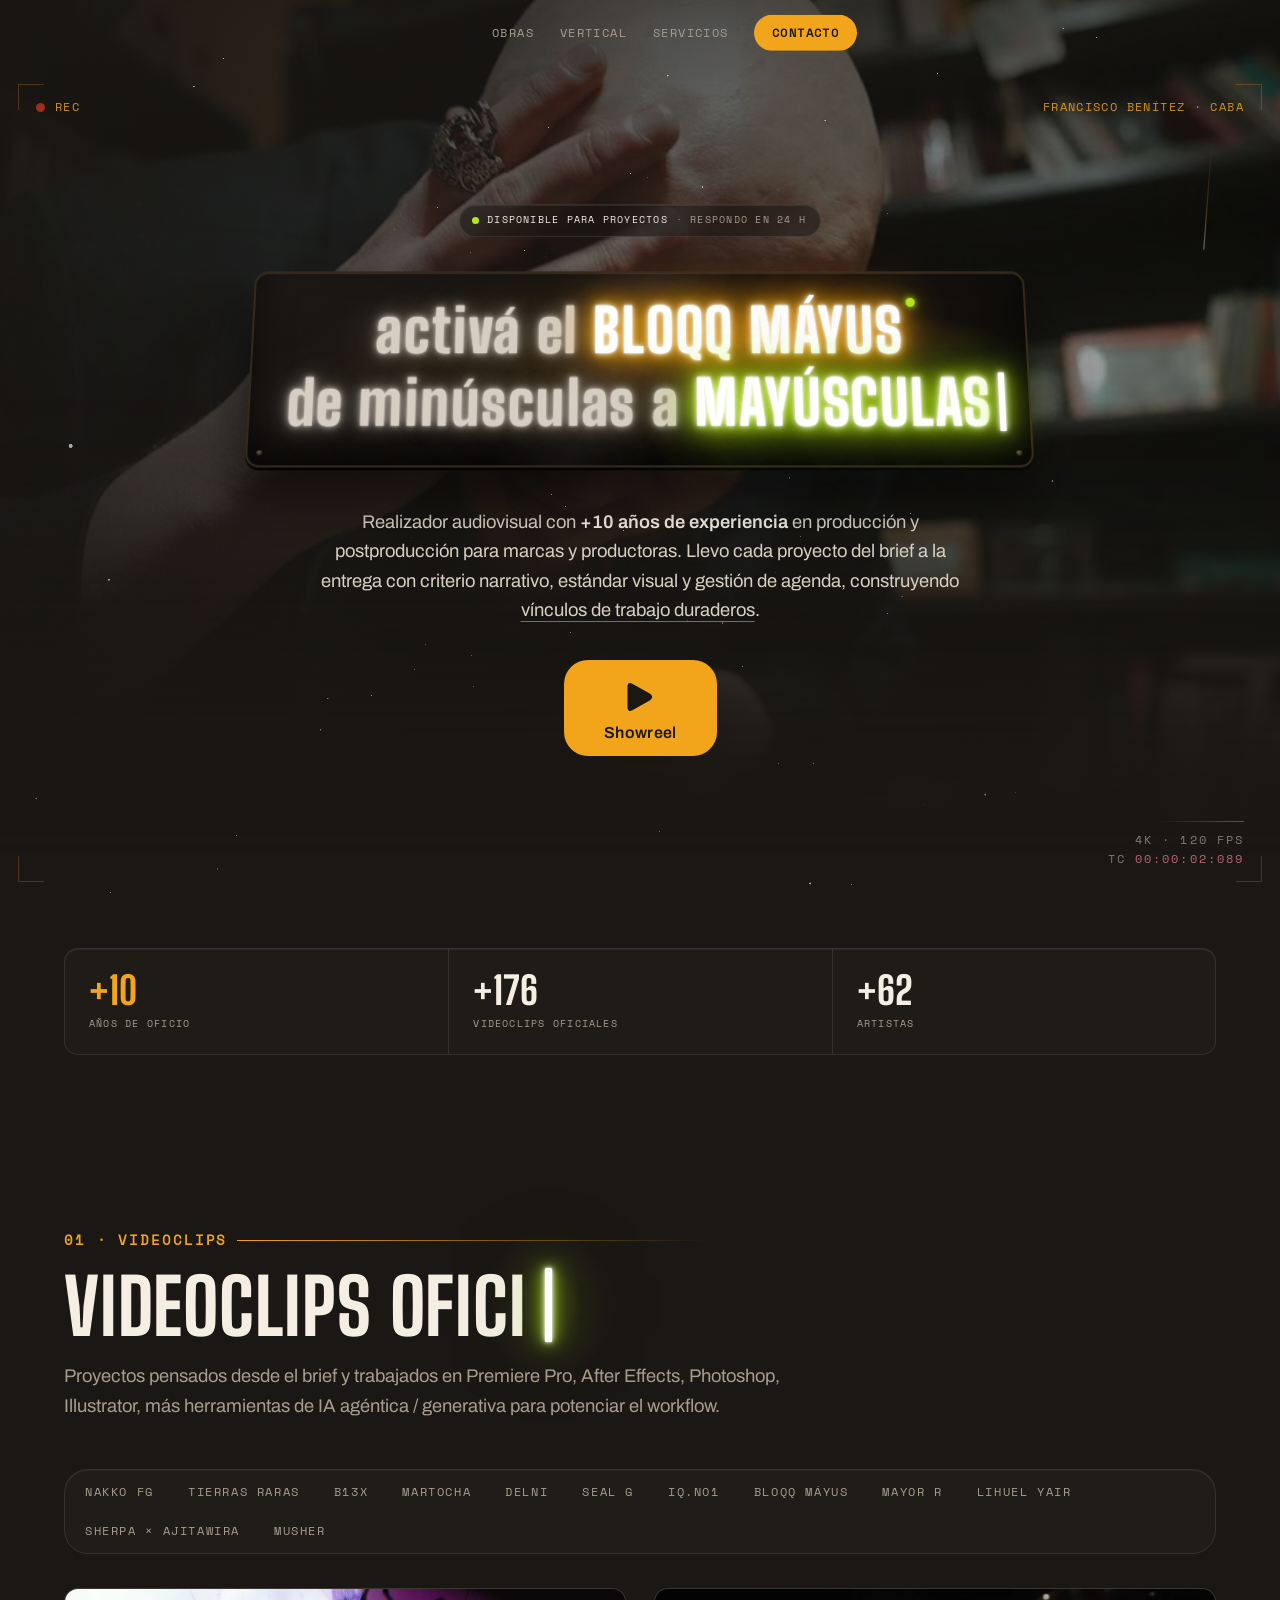
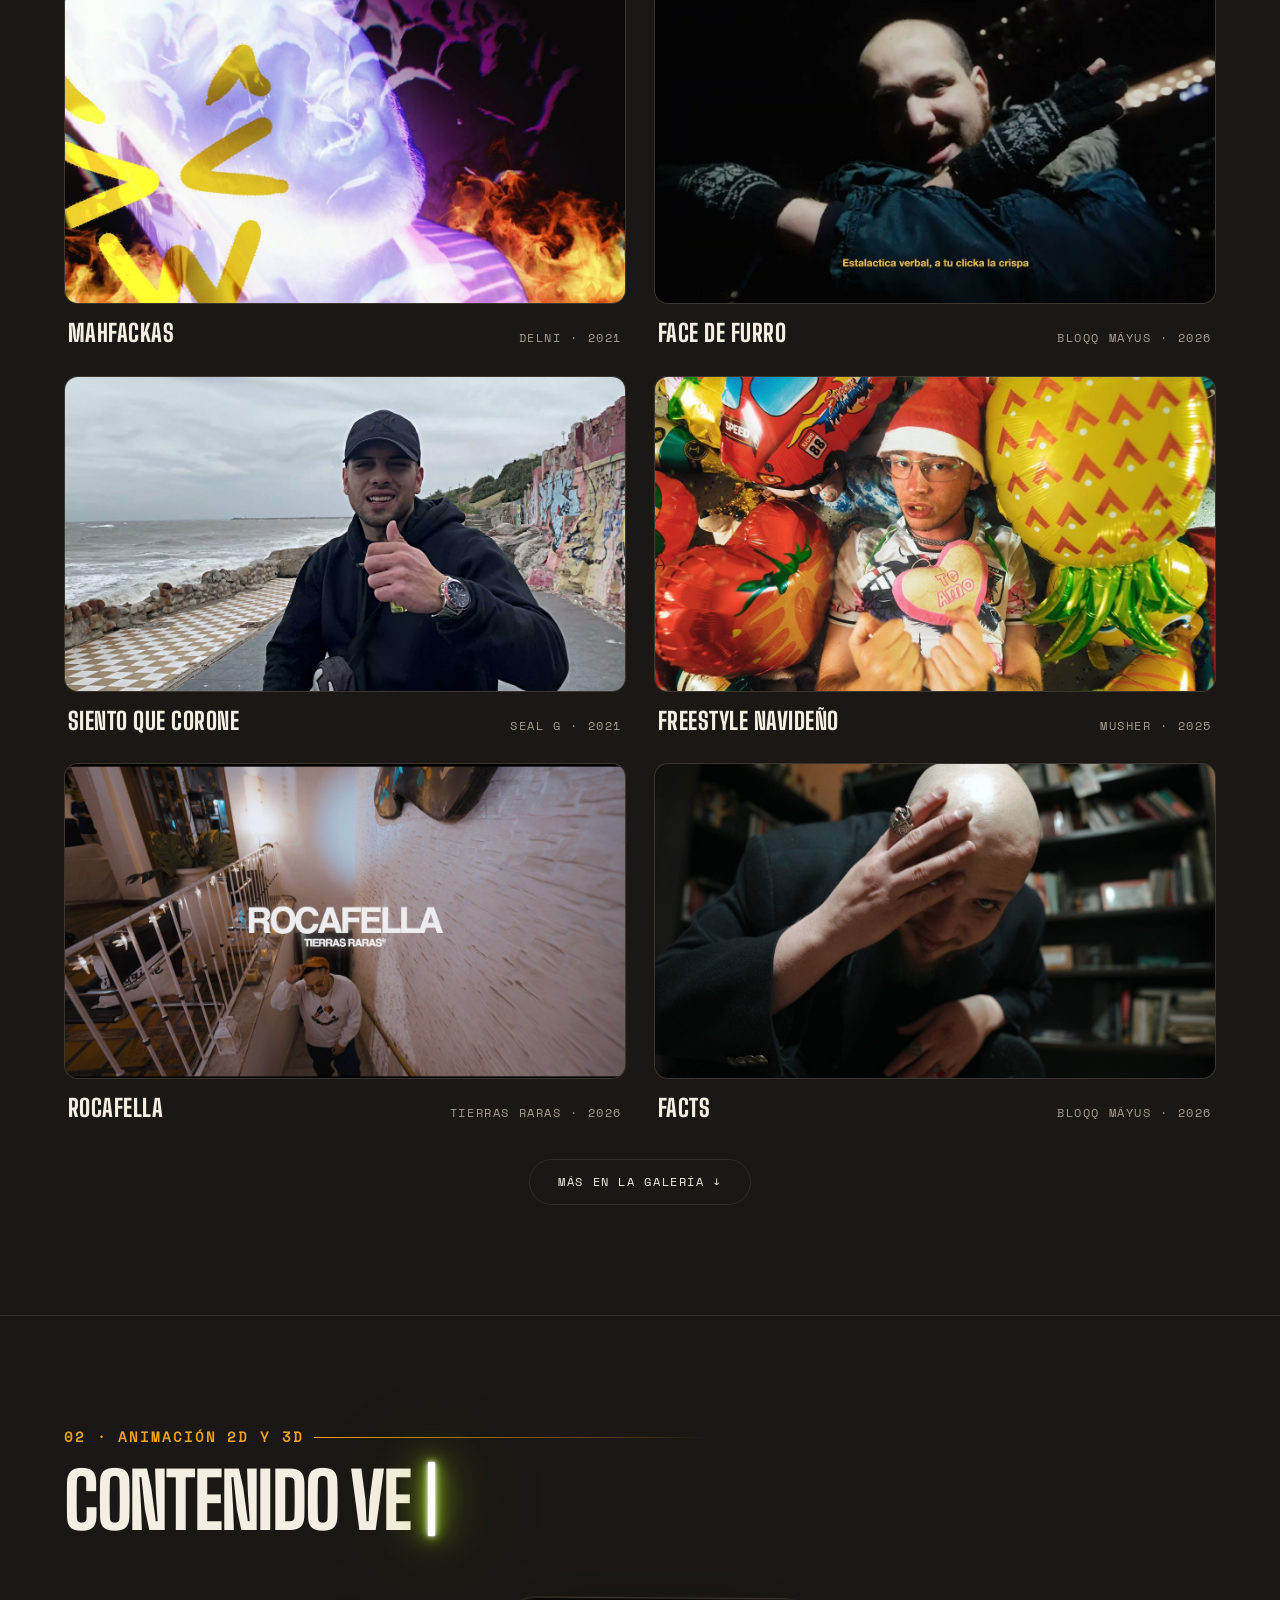
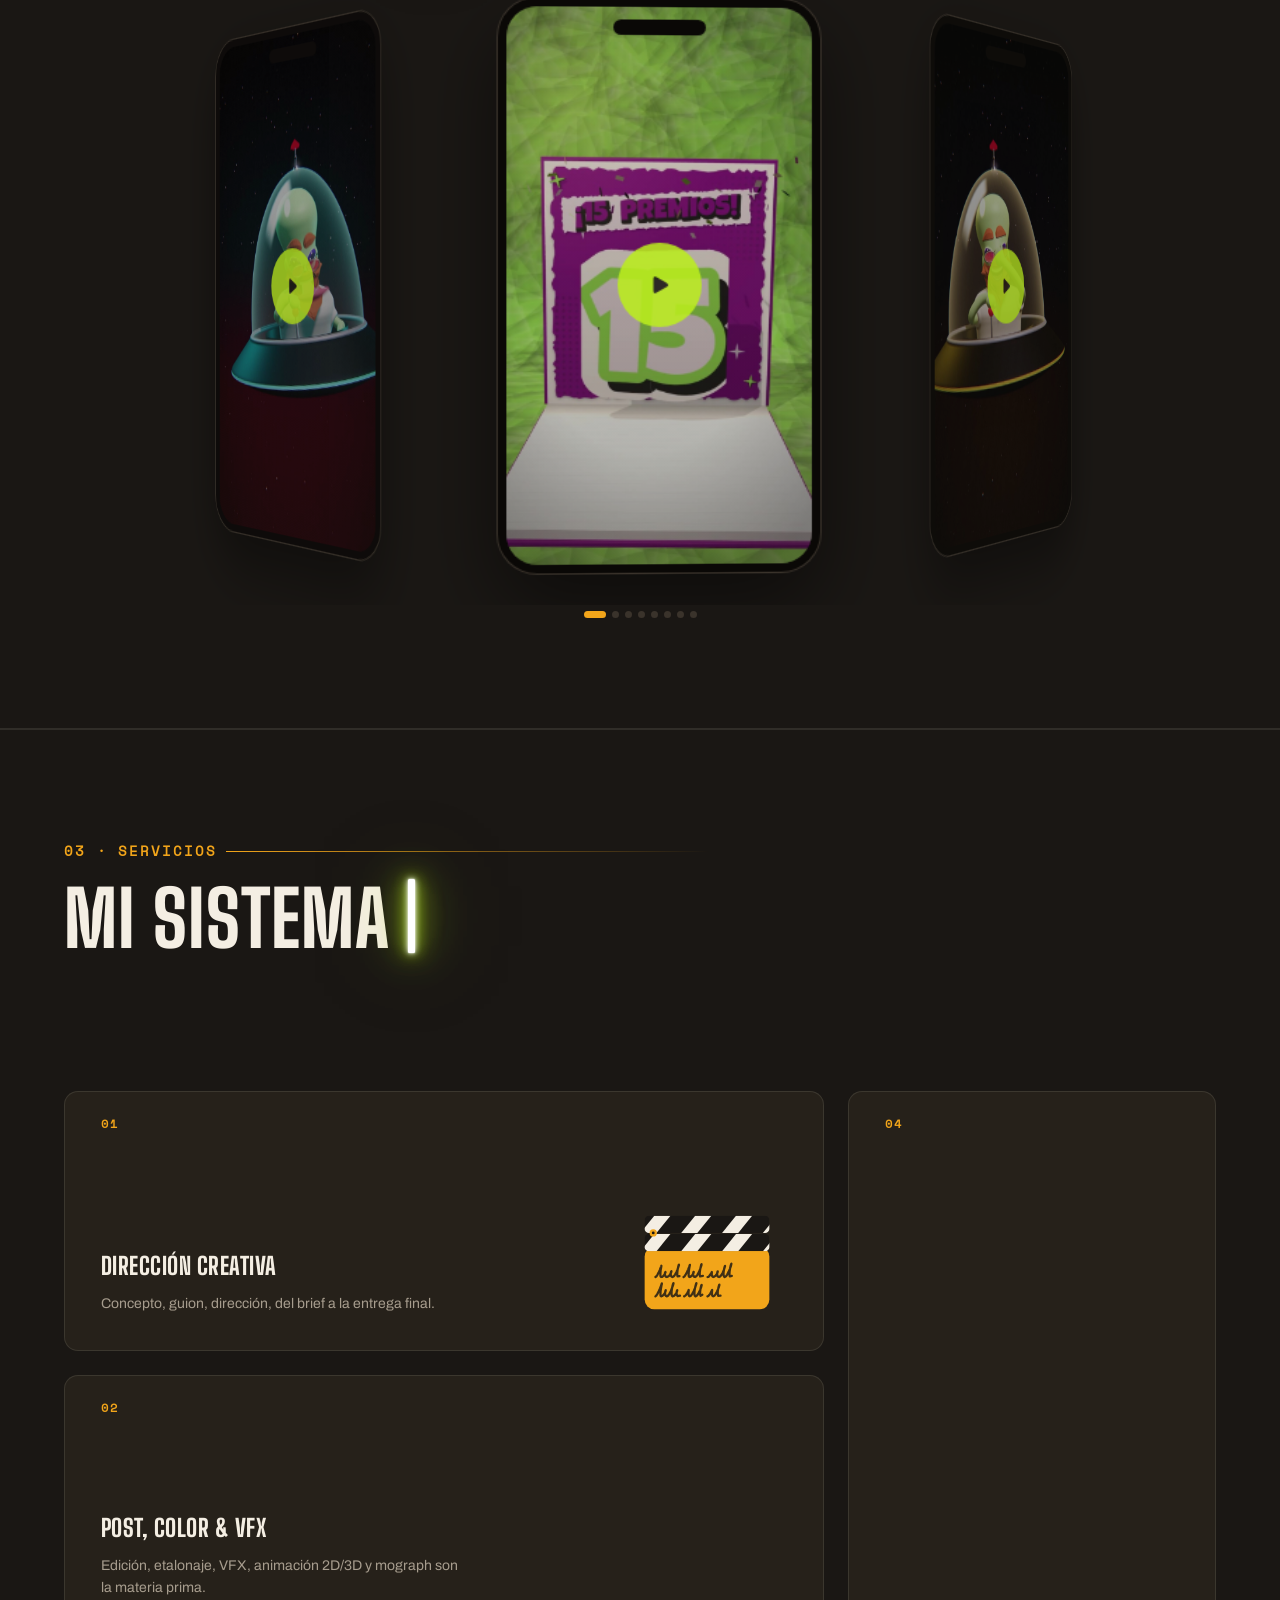
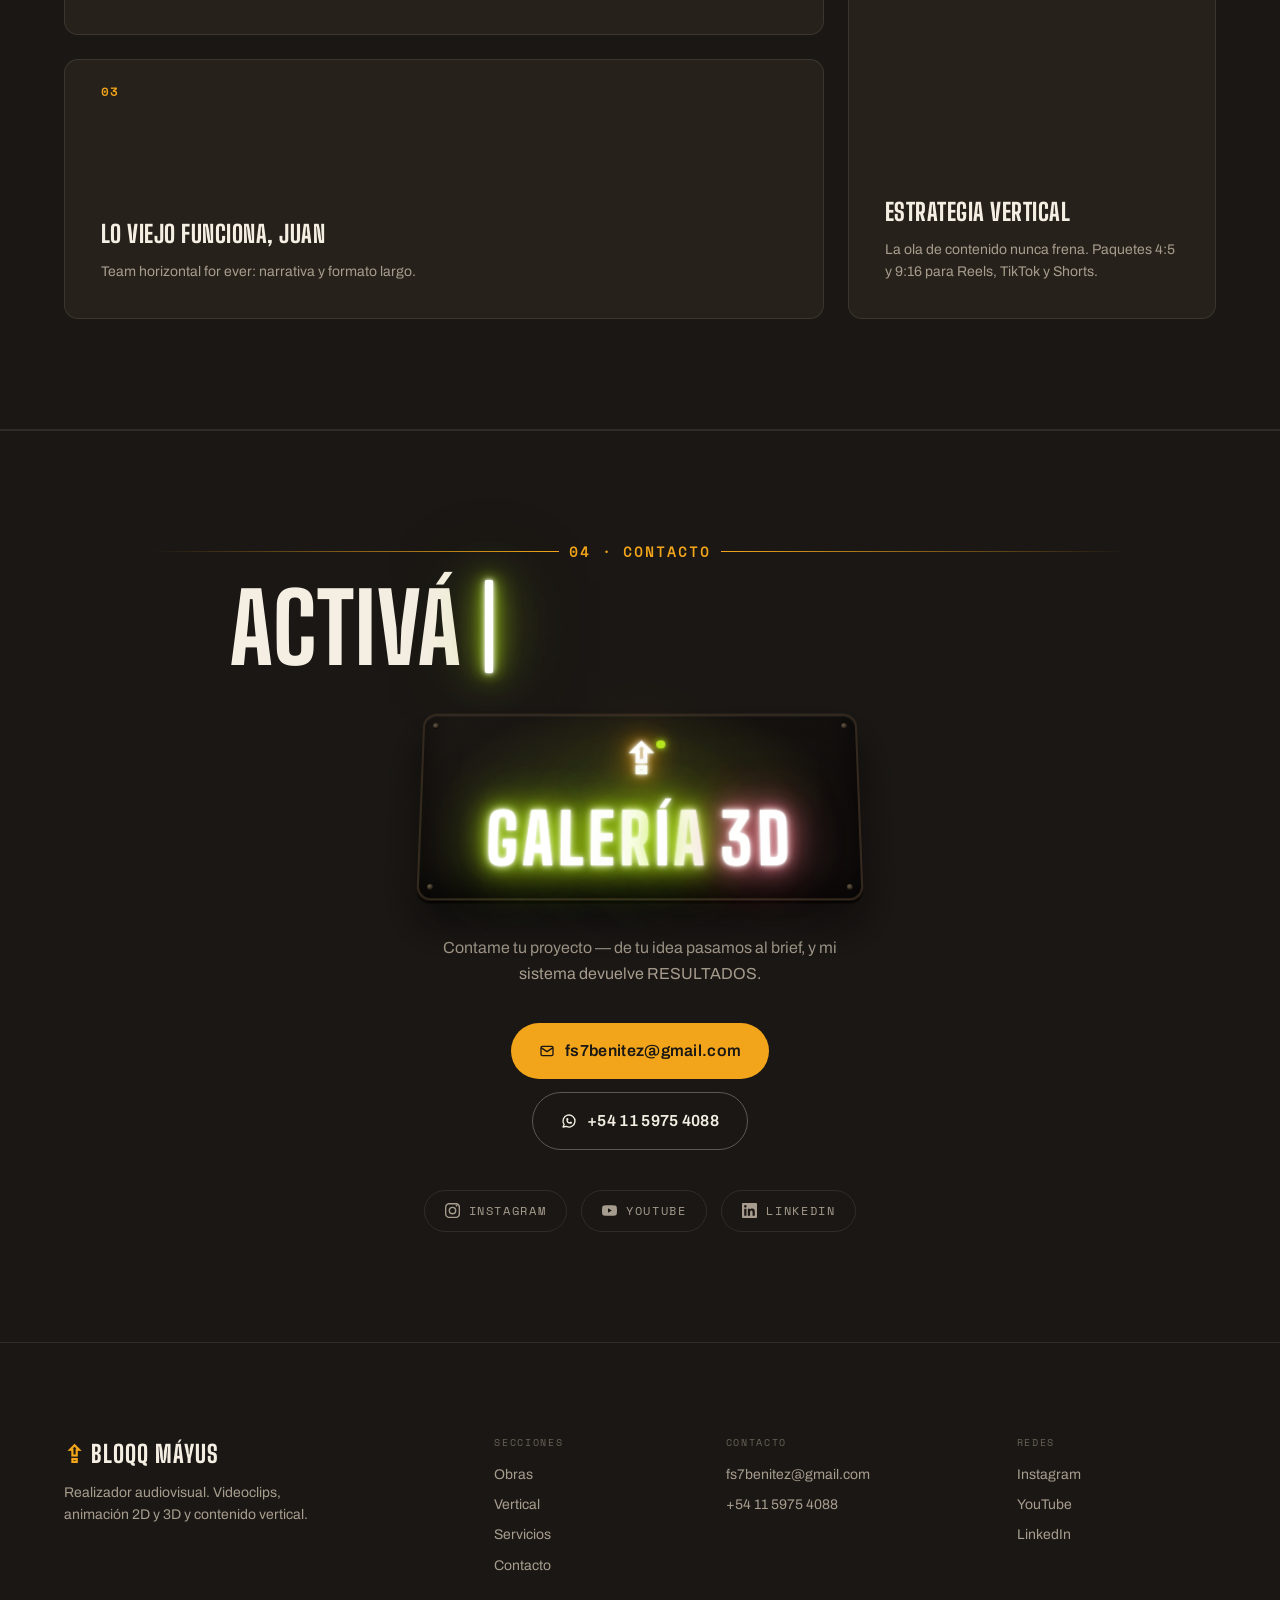
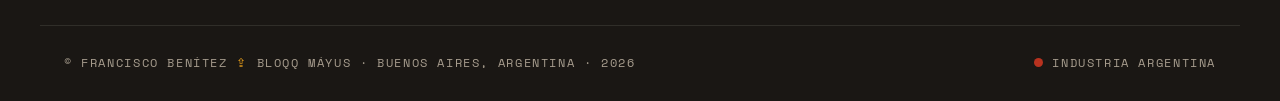
==== index.html @ 308c8b38 "Botón de obras: «Más en la Galería ↓» Co-Authored-By: Claude Opus 5.5 <noreply@anthropic.com>" ====
<!DOCTYPE html>
<html lang="es">
<head>
<meta charset="UTF-8">
<meta http-equiv="Content-Security-Policy" content="default-src 'self'; script-src 'self' 'unsafe-inline'; style-src 'self' 'unsafe-inline'; img-src 'self' data: blob: https://i.ytimg.com https://bloqqmayus.github.io; media-src 'self' blob: https://bloqqmayus.github.io; font-src 'self'; frame-src 'self' https://www.youtube-nocookie.com https://player.vimeo.com; connect-src 'self' https://api.github.com; object-src 'none'; base-uri 'self'; form-action 'none'">
<meta name="referrer" content="strict-origin-when-cross-origin">
<meta name="viewport" content="width=device-width, initial-scale=1.0">
<title>Francisco Benítez — BLOQQ MÁYUS · Filmmaker &amp; Contenido Vertical</title>
<meta name="description" content="Francisco Benítez, alias BLOQQ MÁYUS: director creativo, rapero y filmmaker argentino. Guión, montaje, edición, VFX, motion graphics y contenido vertical. CABA, Buenos Aires.">
<link rel="canonical" href="https://bloqqmayus.github.io/">
<meta name="theme-color" content="#1A1714">
<meta property="og:type" content="website">
<meta property="og:url" content="https://bloqqmayus.github.io/">
<meta property="og:title" content="Francisco Benítez — BLOQQ MÁYUS · Filmmaker &amp; Contenido Vertical">
<meta property="og:description" content="Director creativo, rapero y filmmaker: guión, montaje, edición, VFX y motion graphics. De tu idea, al RESULTADO. Buenos Aires, Argentina.">
<meta property="og:image" content="https://bloqqmayus.github.io/assets/hero/og-anterior.jpg">
<meta property="og:image:width" content="1200">
<meta property="og:image:height" content="630">
<meta property="og:image:alt" content="Francisco Benítez (BLOQQ MÁYUS) mirando a cámara a través de sus dedos">
<meta property="og:site_name" content="BLOQQ MÁYUS">
<meta property="og:locale" content="es_AR">
<meta name="twitter:card" content="summary_large_image">
<meta name="twitter:title" content="Francisco Benítez — BLOQQ MÁYUS · Filmmaker">
<meta name="twitter:description" content="Director creativo, rapero y filmmaker: guión, montaje, edición, VFX y motion graphics. De tu idea, al RESULTADO.">
<meta name="twitter:image" content="https://bloqqmayus.github.io/assets/hero/og-anterior.jpg">
<!-- Datos estructurados para buscadores e IAs (schema.org). Si cambian email, teléfono o redes en
     content/site.js, actualizarlos también acá: Google lee esto sin ejecutar JS. -->
<script type="application/ld+json">
{
  "@context": "https://schema.org",
  "@type": "Person",
  "@id": "https://bloqqmayus.github.io/#persona",
  "name": "Francisco Benítez",
  "alternateName": ["BLOQQ MÁYUS", "Bloqq Máyus"],
  "url": "https://bloqqmayus.github.io/",
  "image": "https://bloqqmayus.github.io/assets/hero/og-anterior.jpg",
  "jobTitle": "Director creativo y filmmaker",
  "description": "Director creativo, rapero y filmmaker argentino: guion, montaje, edición, VFX, motion graphics y contenido vertical.",
  "knowsAbout": ["Dirección de videoclips", "Edición de video", "Color", "VFX", "Motion graphics", "Animación 2D/3D", "Contenido vertical"],
  "email": "mailto:fs7benitez@gmail.com",
  "telephone": "+54 11 5975 4088",
  "address": { "@type": "PostalAddress", "addressLocality": "Ciudad Autónoma de Buenos Aires", "addressCountry": "AR" },
  "sameAs": [
    "https://instagram.com/bloqqmayus",
    "https://youtube.com/@bloqqmayus",
    "https://www.linkedin.com/in/franciscosben%C3%ADtez/"
  ]
}
</script>
<link rel="preload" href="assets/fonts/big-shoulders-display-latin-800-normal.woff2" as="font" type="font/woff2" crossorigin>
<link rel="preload" href="assets/fonts/archivo-latin-400-normal.woff2" as="font" type="font/woff2" crossorigin>
<link rel="preload" href="assets/fonts/space-mono-latin-400-normal.woff2" as="font" type="font/woff2" crossorigin>
<link rel="icon" href="data:image/svg+xml,%3Csvg xmlns='http://www.w3.org/2000/svg' viewBox='0 0 32 32'%3E%3Crect width='32' height='32' rx='7' fill='%231A1714'/%3E%3Ctext x='16' y='23' font-size='19' font-family='Helvetica,Arial' font-weight='bold' text-anchor='middle' fill='%23F2A51A'%3E%E2%87%AA%3C/text%3E%3Ccircle cx='26' cy='6' r='3' fill='%23B5E61D'/%3E%3C/svg%3E">
<link rel="stylesheet" href="css/tokens.css">
<link rel="stylesheet" href="css/base.css">
<link rel="stylesheet" href="css/nav.css">
<link rel="stylesheet" href="css/hero.css">
<link rel="stylesheet" href="css/proof.css">
<link rel="stylesheet" href="css/work.css">
<link rel="stylesheet" href="css/vertical.css">
<link rel="stylesheet" href="css/services.css">
<link rel="stylesheet" href="css/contact.css">
<link rel="stylesheet" href="css/titles.css">
<link rel="stylesheet" href="css/work-cards.css">
<link rel="stylesheet" href="css/footer.css">
<link rel="stylesheet" href="css/overlays.css">
<link rel="stylesheet" href="css/reveal.css">
</head>
<body class="no-tips">
<canvas id="starfield" aria-hidden="true"></canvas>
<canvas id="starfieldTop" aria-hidden="true"></canvas>

<a class="skip" href="#trabajo">Saltar al contenido</a>

<nav id="nav">
  <div class="nav-in">
    <div class="nav-links" id="navLinks">
      <div class="nl-l">
        <a href="#trabajo">Obras</a>
        <a href="#vertical">Vertical</a>
      </div>
      <div class="nl-mid" id="navMid">
        <a class="logo" href="#top" aria-label="Volver arriba"><span class="key">⇪</span></a>
      </div>
      <div class="nl-r">
        <a href="#servicios">Servicios</a>
        <a href="#contacto" class="cta">Contacto</a>
      </div>
    </div>
  </div>
</nav>

<header class="hero" id="top">
  <!-- ══════════ MEDIO DEL HEADER (imagen o video) ══════════════════════════
       Cambiarlo es UNA línea: el src de acá abajo. Atajo:  ./cambiar-hero.sh
       que actualiza esto Y la miniatura de WhatsApp/redes al mismo tiempo.
         · volver a la anterior:  assets/hero/anterior.jpg
         · imagen nueva:          copiá el archivo a assets/hero/ y usá su nombre
         · video:                 descomentá el <video> de abajo y borrá el <img>
       El zoom suave en loop lo pone la CSS (.hero-img img/video), no el archivo.
       ⚠️ REGLA: si cambia el medio del header, cambia también og:image y
       twitter:image del <head> — es la vista previa al compartir el link.
       ═══════════════════════════════════════════════════════════════════════ -->
  <div class="hero-img">
    <picture><source srcset="assets/hero/anterior.avif" type="image/avif"><source srcset="assets/hero/anterior.webp" type="image/webp"><img src="assets/hero/anterior.jpg" width="1280" height="720" alt="Francisco Benítez mirando a cámara a través de sus dedos" fetchpriority="high" decoding="async"></picture>
    <!-- <video src="assets/hero/clip.mp4" poster="assets/hero/bloqq-bg.jpg" autoplay muted loop playsinline></video> -->
  </div>
  <div class="cam" aria-hidden="true"><span class="cam-c tl"></span><span class="cam-c tr"></span><span class="cam-c bl"></span><span class="cam-c br"></span></div>
  <div class="rec"><span class="rec-l"><i></i> REC</span><span class="rec-r">FRANCISCO BENÍTEZ · CABA</span></div>
  <div class="hero-in">
    <a class="avail" href="#contacto"><i aria-hidden="true"></i>Disponible para proyectos <span>· respondo en 24 h</span></a>
    <h1 class="hero-neon" id="heroNeon">
      <span class="hn-box">
        <span class="hn-screw bl"></span><span class="hn-screw br"></span>
        <span class="hn-row"><span class="hn-low">activá el</span> <span class="hn-tube hn-amber">BLOQQ MÁYUS</span></span>
        <span class="hn-row"><span class="hn-low">de minúsculas a</span> <span class="hn-tube hn-acid">MAYÚSCULAS</span></span>
      </span>
    </h1>
    <p class="hero-sub">Realizador audiovisual con <b>+10 años de experiencia</b> en producción y postproducción para marcas y productoras.<span class="ht-long"> Llevo cada proyecto del brief a la entrega con criterio narrativo, estándar visual y gestión de agenda, construyendo <span class="hs-u">vínculos de trabajo duraderos</span>.</span><span class="ht-short"> Del brief a la entrega, con criterio narrativo y gestión de agenda.</span></p>
    <div class="hero-cta">
      <button class="btn" id="showreelBtn">
        <svg viewBox="5.86 2.28 15.28 19.45" fill="currentColor" aria-hidden="true"><path transform="translate(13.5 12) scale(1.167) translate(-13.5 -12)" d="M8 7.7Q8 5 10.354 6.319L17.186 10.144Q20.5 12 17.186 13.856L10.354 17.681Q8 19 8 16.3Z"/></svg>
        <span>Showreel</span>
      </button>
    </div>
  </div>
  <div class="hero-meta">4K · 120 FPS<br>TC <b id="tc">00:00:00:00</b></div>
  <div class="scroll-cue tip" id="scrollCue" aria-hidden="true"><span>Deslizá</span><i></i></div>
</header>

<main>
  <!-- ============ PRUEBA SOCIAL · cifras + artistas (se completan solos desde content/site.js) ============ -->
  <section class="proof" id="proof" aria-label="El laburo en números">
    <div class="wrap">
      <!-- videoclips y artistas = lo cargado en content/site.js + una base fija (data-base): trabajos que no están subidos -->
      <dl class="stats">
        <div class="stat reveal"><dt>años de oficio</dt><dd data-count="10" data-prefix="+">+10</dd></div>
        <div class="stat reveal"><dt>videoclips oficiales</dt><dd data-count-from="films" data-base="150" data-prefix="+">+176</dd></div>
        <div class="stat reveal"><dt>artistas</dt><dd data-count-from="artists" data-base="50" data-prefix="+">+62</dd></div>
      </dl>
    </div>
  </section>

  <!-- ============ 01 · TRABAJO · VIDEOCLIPS ============ -->
  <section id="trabajo">
    <div class="wrap">
      <div class="sec-head reveal">
        <div class="kicker"><b>01 ·</b> Videoclips</div>
        <h2>Videoclips oficiales</h2>
        <p class="sec-desc">Proyectos pensados desde el brief y trabajados en Premiere Pro, After Effects, Photoshop, Illustrator, más herramientas de IA agéntica / generativa para potenciar el workflow.</p>
      </div>
      <div class="filters reveal" id="filters"></div>
      <div class="work-grid" id="workGrid"></div>
      <div class="work-more" id="workMore"><button type="button" id="moreBtn" aria-label="Ir a Contacto y abrir la Galería 3D">Más en la Galería ↓</button></div>
    </div>
  </section>

  <!-- ============ 02 · 3D · HDP ANDO BAIRES + CHECHA RIFA ============ -->
  <section id="vertical" class="vertical">
    <div class="wrap">
      <div class="sec-head reveal" style="margin-bottom:26px">
        <div class="kicker"><b>02 ·</b> Animación 2D y 3D</div>
        <h2 class="h-big">Contenido vertical</h2>
      </div>
    </div>
    <div class="wheel-wrap reveal">
      <div class="wheel-stage" id="wheelStage">
        <div class="wheel-rotor" id="wheelRotor"></div>
      </div>
    </div>
    <div class="wrap wheel-foot">
      <div class="wheel-dots" id="wheelDots" aria-label="Elegir pieza de la rueda"></div>
      <span class="wheel-hint tip">click en una preview = ver con sonido</span>
    </div>
  </section>

  <!-- ============ 04 · HANGAR · SERVICIOS ============ -->
  <section id="servicios" class="servicios">
    <div class="wrap">
      <div class="sec-head reveal">
        <div class="kicker"><b>03 ·</b> Servicios</div>
        <h2>Mi sistema,<br>tus resultados. <span class="h2-hint tip">(Clickeá una)</span></h2>
      </div>
      <div class="serv-grid">
        <button type="button" class="serv reveal" data-lt="direccion">
          <span class="serv-no">01</span>
          <span class="serv-ico"><svg class="ic ic-clap" viewBox="0 0 160 120" aria-hidden="true"><defs><clipPath id="svClA"><rect x="22" y="23" width="116" height="16" rx="4"/></clipPath><clipPath id="svClB"><rect x="22" y="40" width="116" height="16" rx="4"/></clipPath></defs><g class="cl"><g class="cl-body"><rect x="22" y="52" width="116" height="58" rx="9" fill="#F2A51A"/><g fill="none" stroke="#1A1714" stroke-width="2.1" stroke-linecap="round" stroke-linejoin="round" opacity=".82"><path d="M32.0 80.0 L32.8 79.5 L33.9 78.0 L35.0 75.9 L36.0 73.6 L36.8 71.5 L37.4 70.1 L37.6 69.5 L37.5 70.1 L37.3 71.5 L36.9 73.6 L36.7 75.9 L36.6 78.0 L36.8 79.5 L37.3 80.0 L38.3 79.8 L39.2 79.1 L40.1 78.2 L40.8 77.1 L41.2 76.2 L41.4 75.6 L41.3 75.3 L41.1 75.6 L40.9 76.2 L40.8 77.1 L40.9 78.2 L41.3 79.1 L41.9 79.8 L42.7 80.0 L43.6 79.7 L44.6 79.0 L45.5 77.9 L46.3 76.7 L46.7 75.6 L46.9 74.9 L46.9 74.6 L46.7 74.9 L46.4 75.6 L46.3 76.7 L46.3 77.9 L46.6 79.0 L47.2 79.7 L48.0 80.0 L49.1 79.4 L50.3 77.8 L51.5 75.5 L52.6 73.0 L53.4 70.6 L53.9 69.0 L53.9 68.5 L53.6 69.0 L53.2 70.6 L52.7 73.0 L52.4 75.5 L52.3 77.8 L52.6 79.4 L54.4 79.1"/><path d="M58.2 80.0 L59.1 79.4 L60.1 77.9 L61.3 75.6 L62.4 73.1 L63.3 70.8 L63.8 69.3 L64.1 68.7 L64.0 69.3 L63.7 70.8 L63.3 73.1 L63.0 75.6 L62.9 77.9 L63.1 79.4 L63.6 80.0 L64.5 79.8 L65.5 79.1 L66.4 78.1 L67.1 77.1 L67.5 76.1 L67.7 75.4 L67.6 75.2 L67.4 75.4 L67.2 76.1 L67.1 77.1 L67.2 78.1 L67.5 79.1 L68.1 79.8 L68.9 80.0 L70.0 79.4 L71.2 77.8 L72.5 75.4 L73.6 72.7 L74.4 70.4 L74.9 68.7 L74.9 68.1 L74.6 68.7 L74.2 70.4 L73.7 72.7 L73.3 75.4 L73.2 77.8 L73.6 79.4 L76.2 78.9"/><path d="M80.5 80.0 L81.3 79.8 L82.1 79.1 L82.8 78.2 L83.5 77.2 L84.0 76.3 L84.3 75.6 L84.5 75.4 L84.5 75.6 L84.5 76.3 L84.4 77.2 L84.5 78.2 L84.8 79.1 L85.2 79.8 L85.8 80.0 L86.8 79.7 L87.8 79.0 L88.7 78.0 L89.4 76.8 L89.8 75.8 L90.0 75.0 L90.0 74.8 L89.8 75.0 L89.6 75.8 L89.4 76.8 L89.5 78.0 L89.8 79.0 L90.4 79.7 L91.2 80.0 L92.2 79.5 L93.4 78.1 L94.6 76.0 L95.6 73.7 L96.3 71.6 L96.7 70.2 L96.8 69.6 L96.5 70.2 L96.1 71.6 L95.7 73.7 L95.4 76.0 L95.4 78.1 L95.8 79.5 L96.5 80.0 L97.6 79.4 L98.8 77.7 L100.1 75.2 L101.3 72.4 L102.2 69.9 L102.6 68.2 L102.7 67.6 L102.4 68.2 L101.9 69.9 L101.4 72.4 L101.0 75.2 L100.9 77.7 L101.2 79.4 L103.1 78.9"/><path d="M32.0 98.0 L32.8 97.4 L33.9 95.7 L35.1 93.3 L36.3 90.6 L37.2 88.2 L37.8 86.5 L38.0 85.9 L38.0 86.5 L37.6 88.2 L37.2 90.6 L36.8 93.3 L36.7 95.7 L36.8 97.4 L37.3 98.0 L38.3 97.7 L39.3 96.9 L40.2 95.8 L41.0 94.5 L41.4 93.4 L41.6 92.6 L41.6 92.3 L41.4 92.6 L41.2 93.4 L41.0 94.5 L41.0 95.8 L41.3 96.9 L41.9 97.7 L42.7 98.0 L43.7 97.4 L45.0 95.7 L46.3 93.2 L47.4 90.4 L48.3 88.0 L48.8 86.2 L48.8 85.6 L48.5 86.2 L48.0 88.0 L47.5 90.4 L47.1 93.2 L47.0 95.7 L47.3 97.4 L48.0 98.0 L49.0 97.7 L50.0 96.9 L50.9 95.8 L51.7 94.5 L52.1 93.3 L52.3 92.5 L52.3 92.2 L52.1 92.5 L51.9 93.3 L51.7 94.5 L51.7 95.8 L52.0 96.9 L52.6 97.7 L54.9 97.3"/><path d="M58.7 98.0 L59.4 97.7 L60.3 96.9 L61.1 95.7 L61.9 94.4 L62.5 93.2 L62.8 92.3 L63.0 92.0 L63.0 92.3 L62.9 93.2 L62.8 94.4 L62.8 95.7 L63.0 96.9 L63.4 97.7 L64.0 98.0 L65.1 97.4 L66.3 95.7 L67.6 93.2 L68.8 90.4 L69.6 87.9 L70.1 86.2 L70.1 85.6 L69.9 86.2 L69.4 87.9 L68.8 90.4 L68.4 93.2 L68.3 95.7 L68.6 97.4 L69.3 98.0 L70.4 97.5 L71.6 96.0 L72.8 93.8 L73.8 91.5 L74.6 89.3 L75.0 87.8 L75.0 87.3 L74.7 87.8 L74.3 89.3 L73.9 91.5 L73.6 93.8 L73.6 96.0 L74.0 97.5 L75.7 96.5"/><path d="M80.4 98.0 L81.2 97.7 L82.0 96.9 L82.9 95.7 L83.7 94.3 L84.2 93.1 L84.6 92.3 L84.8 92.0 L84.8 92.3 L84.7 93.1 L84.6 94.3 L84.6 95.7 L84.8 96.9 L85.2 97.7 L85.8 98.0 L86.8 97.5 L88.0 95.9 L89.2 93.7 L90.3 91.3 L91.1 89.1 L91.5 87.6 L91.5 87.0 L91.2 87.6 L90.8 89.1 L90.3 91.3 L90.0 93.7 L90.0 95.9 L90.4 97.5 L92.6 97.4"/></g><g clip-path="url(#svClB)"><rect x="22" y="40" width="116" height="16" fill="#1A1714"/><path d="M18 56L31 40H46L33 56Z" fill="#F4EEE3"/><path d="M56 56L69 40H84L71 56Z" fill="#F4EEE3"/><path d="M94 56L107 40H122L109 56Z" fill="#F4EEE3"/><path d="M132 56L145 40H160L147 56Z" fill="#F4EEE3"/></g><g class="cl-arm"><g clip-path="url(#svClA)"><rect x="22" y="23" width="116" height="16" fill="#1A1714"/><path d="M18 39L31 23H46L33 39Z" fill="#F4EEE3"/><path d="M56 39L69 23H84L71 39Z" fill="#F4EEE3"/><path d="M94 39L107 23H122L109 39Z" fill="#F4EEE3"/><path d="M132 39L145 23H160L147 39Z" fill="#F4EEE3"/></g><circle cx="30" cy="39" r="3.4" fill="#F2A51A"/><circle cx="30" cy="39" r="1.3" fill="#1A1714"/></g></g></g></svg></span>
          <h3>Dirección creativa</h3>
          <p>Concepto, guion, dirección, del brief a la entrega final.</p>
        </button>
        <button type="button" class="serv reveal" data-lt="post">
          <span class="serv-no">02</span>
          <span class="serv-ico"><svg class="ic ic-tl" viewBox="0 0 160 120" aria-hidden="true"><g class="tl-st"><rect x="12" y="16" width="136" height="90" rx="12" fill="#38302A"/><path d="M12 28a12 12 0 0 1 12-12h112a12 12 0 0 1 12 12v10H12z" fill="#453B32"/><g fill="#F4EEE3"><circle cx="26" cy="27" r="2.6" opacity=".45"/><circle cx="35" cy="27" r="2.6" opacity=".45"/><circle cx="44" cy="27" r="2.6" opacity=".45"/><g opacity=".3"><rect x="64" y="23" width="2" height="8" rx="1"/><rect x="73" y="23" width="2" height="8" rx="1"/><rect x="82" y="23" width="2" height="8" rx="1"/><rect x="91" y="23" width="2" height="8" rx="1"/><rect x="100" y="23" width="2" height="8" rx="1"/><rect x="109" y="23" width="2" height="8" rx="1"/><rect x="118" y="23" width="2" height="8" rx="1"/><rect x="127" y="23" width="2" height="8" rx="1"/><rect x="136" y="23" width="2" height="8" rx="1"/></g></g><g fill="#1F1A14"><rect x="22" y="48" width="116" height="12" rx="6"/><rect x="22" y="64" width="116" height="12" rx="6"/><rect x="22" y="80" width="116" height="12" rx="6"/></g></g><rect class="tl-b" style="--d:.3s" x="22" y="48" width="40" height="12" rx="6" fill="#F2A51A"/><rect class="tl-b" style="--d:.42s" x="62" y="64" width="42" height="12" rx="6" fill="#F4EEE3"/><rect class="tl-b" style="--d:.54s" x="104" y="80" width="34" height="12" rx="6" fill="#F2A51A"/><g class="tl-ph"><rect x="-1.4" y="38" width="2.8" height="66" rx="1.4" fill="#B5E61D"/><path d="M-7 30h14v9l-7 7l-7-7z" fill="#B5E61D" stroke="#B5E61D" stroke-width="2" stroke-linejoin="round"/></g></svg></span>
          <h3>Post, Color &amp; VFX</h3>
          <p>Edición, etalonaje, VFX, animación 2D/3D y mograph son la materia prima.</p>
        </button>
        <button type="button" class="serv reveal" data-lt="viejo">
          <span class="serv-no">03</span>
          <span class="serv-ico"><svg class="ic ic-car" viewBox="0 0 250 120" role="img" aria-label="Torino"><defs><radialGradient id="svSmoke"><stop offset="0" stop-color="#B5E61D" stop-opacity=".9"/><stop offset="1" stop-color="#B5E61D" stop-opacity="0"/></radialGradient><clipPath id="svCarClip"><path d="M3 17H6.1A4.9 4.9 0 0 1 15.9 17H31.1A4.9 4.9 0 0 1 40.9 17H45.5V12.2Q45.5 10.9 44 10.7L36.4 10.1L32.4 5.7H22.6L17.8 11L4.8 11.7Q3 11.9 3 13.4Z"/></clipPath></defs><g transform="translate(0 12) scale(4)"><g class="car-smoke"><circle cx="46.6" cy="17.9" r="1.20" fill="url(#svSmoke)" style="--dx:6.0px;--dy:-3.4px;--s:2.2;--d:0.50s"/><circle cx="46.6" cy="17.9" r="1.35" fill="url(#svSmoke)" style="--dx:8.0px;--dy:-5.5px;--s:2.6;--d:0.75s"/><circle cx="46.6" cy="17.9" r="1.50" fill="url(#svSmoke)" style="--dx:10.5px;--dy:-3px;--s:2.4;--d:1.00s"/><circle cx="46.6" cy="17.9" r="1.20" fill="url(#svSmoke)" style="--dx:12.0px;--dy:-6.5px;--s:2.9;--d:1.25s"/><circle cx="46.6" cy="17.9" r="1.35" fill="url(#svSmoke)" style="--dx:14.0px;--dy:-4px;--s:2.7;--d:1.50s"/><circle cx="46.6" cy="17.9" r="1.50" fill="url(#svSmoke)" style="--dx:15.0px;--dy:-7px;--s:3.0;--d:1.75s"/><circle cx="46.6" cy="17.9" r="1.20" fill="url(#svSmoke)" style="--dx:7.5px;--dy:-4.4px;--s:2.2;--d:2.00s"/><circle cx="46.6" cy="17.9" r="1.35" fill="url(#svSmoke)" style="--dx:9.5px;--dy:-6.5px;--s:2.6;--d:2.25s"/><circle cx="46.6" cy="17.9" r="1.50" fill="url(#svSmoke)" style="--dx:12.0px;--dy:-4px;--s:2.4;--d:2.50s"/><circle cx="46.6" cy="17.9" r="1.20" fill="url(#svSmoke)" style="--dx:13.5px;--dy:-7.5px;--s:2.9;--d:2.75s"/><circle cx="46.6" cy="17.9" r="1.35" fill="url(#svSmoke)" style="--dx:15.5px;--dy:-5px;--s:2.7;--d:3.00s"/><circle cx="46.6" cy="17.9" r="1.50" fill="url(#svSmoke)" style="--dx:16.5px;--dy:-8px;--s:3.0;--d:3.25s"/></g><g class="car-run"><ellipse cx="24" cy="20.7" rx="22" ry="1.1" fill="#000" opacity=".28"/><g class="car-body"><path d="M3 17H6.1A4.9 4.9 0 0 1 15.9 17H31.1A4.9 4.9 0 0 1 40.9 17H45.5V12.2Q45.5 10.9 44 10.7L36.4 10.1L32.4 5.7H22.6L17.8 11L4.8 11.7Q3 11.9 3 13.4Z" fill="#92504A"/><g clip-path="url(#svCarClip)"><rect x="0" y="14" width="50" height="8" fill="#6F3A36"/><path d="M0 11.6L18 11L22.6 5.7H32.4L36.4 10.1L50 10.7V8H0Z" fill="#A8605A" opacity=".55"/></g><path d="M19.8 10.4L23.3 6.9H31.4L34.4 10.4Z" fill="#2A2220"/><path d="M21.6 10.1L24.5 7.4H27L23.8 10.1Z" fill="#F4EEE3" opacity=".25"/><path d="M27.4 6.9V10.4" stroke="#92504A" stroke-width=".9"/><rect x="5" y="13.5" width="39" height=".5" rx=".25" fill="#E9D9CF" opacity=".6"/><circle cx="4.9" cy="13" r="1.5" fill="#D8DCE0"/><circle cx="4.9" cy="13" r=".95" fill="#F4EEE3"/><rect x="1.6" y="15.3" width="4.8" height="1.5" rx=".7" fill="#DDE1E5"/><rect x="43.4" y="15.3" width="3.6" height="1.5" rx=".7" fill="#DDE1E5"/><rect x="44.5" y="12" width="1.1" height="2.2" rx=".5" fill="#B8321F"/></g><path d="M6.1 17A4.9 4.9 0 0 1 15.9 17Z" fill="#14110E"/><path d="M31.1 17A4.9 4.9 0 0 1 40.9 17Z" fill="#14110E"/><g class="wheel"><circle cx="11" cy="17" r="3.6" fill="#14110E"/><circle cx="11" cy="17" r="2.4" fill="#C9CED2"/><path d="M11 15.2V18.8M9.2 17H12.8" stroke="#7E858B" stroke-width=".45" stroke-linecap="round"/><circle cx="11" cy="17" r=".9" fill="#E4E8EB"/></g><g class="wheel"><circle cx="36" cy="17" r="3.6" fill="#14110E"/><circle cx="36" cy="17" r="2.4" fill="#C9CED2"/><path d="M36 15.2V18.8M34.2 17H37.8" stroke="#7E858B" stroke-width=".45" stroke-linecap="round"/><circle cx="36" cy="17" r=".9" fill="#E4E8EB"/></g></g></g></svg></span>
          <h3>Lo viejo funciona, Juan</h3>
          <p>Team horizontal for ever: narrativa y formato largo.</p>
        </button>
        <button type="button" class="serv reveal" data-lt="vertical">
          <span class="serv-no">04</span>
          <span class="serv-ico"><svg class="ic ic-ph" viewBox="0 0 160 120" aria-hidden="true"><g class="ph-l"><rect x="6" y="34" width="46" height="57.5" rx="8" fill="#F4EEE3"/><circle cx="29" cy="58" r="10" fill="#1A1714"/><path transform="translate(29 58) scale(1.05)" d="M-2.6 -4.4Q-2.6 -5.8 -1.2 -5L4.4 -1.2Q5.6 0 4.4 1.2L-1.2 5Q-2.6 5.8 -2.6 4.4Z" fill="#F4EEE3"/><rect x="13" y="79" width="32" height="4" rx="2" fill="#F2A51A" opacity=".35"/><rect x="13" y="79" width="18" height="4" rx="2" fill="#F2A51A"/></g><g class="ph-r"><rect x="108" y="34" width="46" height="57.5" rx="8" fill="#4A4036"/><circle cx="131" cy="58" r="10" fill="#F2A51A"/><path transform="translate(131 58) scale(1.05)" d="M-2.6 -4.4Q-2.6 -5.8 -1.2 -5L4.4 -1.2Q5.6 0 4.4 1.2L-1.2 5Q-2.6 5.8 -2.6 4.4Z" fill="#1A1714"/><rect x="115" y="79" width="32" height="4" rx="2" fill="#F4EEE3" opacity=".35"/><rect x="115" y="79" width="10" height="4" rx="2" fill="#F4EEE3"/></g><g class="ph-f"><rect x="51" y="8" width="58" height="104" rx="12" fill="#F2A51A"/><rect x="69" y="15" width="22" height="4.5" rx="2.2" fill="#1A1714" opacity=".5"/><circle cx="80" cy="56" r="15" fill="#1A1714"/><path d="M76 49.5Q76 47.5 77.8 48.6L87.2 54.1Q89 56 87.2 57.9L77.8 63.4Q76 64.5 76 62.5Z" fill="#B5E61D"/><rect x="61" y="86" width="38" height="5" rx="2.5" fill="#1A1714" opacity=".6"/><rect x="61" y="96" width="24" height="5" rx="2.5" fill="#1A1714" opacity=".3"/></g><path class="ph-sp sp1" d="M139 9 Q141.2 17.8 150 20 Q141.2 22.2 139 31 Q136.8 22.2 128 20 Q136.8 17.8 139 9Z" fill="#B5E61D"/><path class="ph-sp sp2" d="M20 100 Q21.6 106.4 28 108 Q21.6 109.6 20 116 Q18.4 109.6 12 108 Q18.4 106.4 20 100Z" fill="#B5E61D"/><path class="ph-sp sp3" d="M148 94 Q149.2 98.8 154 100 Q149.2 101.2 148 106 Q146.8 101.2 142 100 Q146.8 98.8 148 94Z" fill="#B5E61D"/></svg></span>
          <h3>Estrategia Vertical</h3>
          <p>La ola de contenido nunca frena. Paquetes 4:5 y 9:16 para Reels, TikTok y Shorts.</p>
        </button>
      </div>
    </div>
  </section>

  <!-- ============ 05 · CONTACTO ============ -->
  <section id="contacto" class="contact">
    <div class="wrap reveal" id="contactBox">
      <div class="kicker"><b>04 ·</b> Contacto</div>
      <h2>activá el <span class="nw">bloqq <em>MÁYUS</em></span></h2>
      <button class="neon" id="ledBtn" aria-label="Abrir la Galería 3D" title="Abrir la Galería 3D">
        <span class="neon-box">
          <span class="neon-screw tl"></span><span class="neon-screw tr"></span>
          <span class="neon-screw bl"></span><span class="neon-screw br"></span>
          <span class="neon-sub" aria-hidden="true"><i class="neon-cap">⇪</i></span>
          <span class="neon-tube"><span class="neon-word">GALER<span class="neon-buzz">Í</span>A</span><span class="neon-3d">3D</span></span>
        </span>
      </button>
      <p>Contame tu proyecto — de tu idea pasamos al brief, y mi sistema devuelve RESULTADOS.</p>
      <div class="contact-cta">
<a class="btn" id="mailBtn" href="mailto:fs7benitez@gmail.com">
          <svg viewBox="0 0 24 24" fill="none" stroke="currentColor" stroke-width="2"><rect x="3" y="5" width="18" height="14" rx="2"/><path d="M3 7l9 6 9-6"/></svg>
          <span data-bind="email">fs7benitez@gmail.com</span>
          <span class="copy-tip" role="status" aria-live="polite"></span>
        </a>
        <a class="btn btn-ghost" id="phoneBtn" data-net="whatsapp" href="tel:+541159754088">
          <svg viewBox="0 0 24 24" fill="none" stroke="currentColor" stroke-width="2" stroke-linecap="round" stroke-linejoin="round"><path d="M3 21l1.65-3.8a9 9 0 1 1 3.4 2.9L3 21"/><path d="M9 10a.5.5 0 0 0 1 0V9a.5.5 0 0 0-1 0v1a5 5 0 0 0 5 5h1a.5.5 0 0 0 0-1h-1a.5.5 0 0 0 0 1"/></svg>
          <span data-bind="phone">+54 11 5975 4088</span>
        </a>
      </div>
      <div class="socials" id="socials"></div>
    </div>
  </section>
</main>

<footer>
  <!-- pie en columnas: marca · secciones · contacto · redes (contacto y redes los completa bind.js desde CONFIG) -->
  <div class="wrap foot-cols">
    <div class="fc fc-brand">
      <a class="fc-logo" href="#top"><i>⇪</i> BLOQQ MÁYUS</a>
      <p>Realizador audiovisual. Videoclips, animación 2D y 3D y contenido vertical.</p>
    </div>
    <div class="fc"><h4>Secciones</h4><a href="#trabajo">Obras</a><a href="#vertical">Vertical</a><a href="#servicios">Servicios</a><a href="#contacto">Contacto</a></div>
    <div class="fc"><h4>Contacto</h4><a id="footMail" href="mailto:fs7benitez@gmail.com" data-bind="email">fs7benitez@gmail.com</a><a id="footPhone" href="tel:+541159754088" data-bind="phone">+54 11 5975 4088</a></div>
    <div class="fc" id="footSocials"><h4>Redes</h4></div>
  </div>
  <div class="wrap foot">
    <span>© <span data-bind="name">Francisco Benítez</span> <i>⇪</i> BLOQQ MÁYUS · <span data-bind="city">Buenos Aires, Argentina</span> · <span id="copyYear">2026</span></span>
    <span class="foot-ind"><i></i> INDUSTRIA ARGENTINA</span>
  </div>
</footer>

<!-- Galería 3D · función oficial: la activa la flecha de la sección contacto -->
<div id="galBox" aria-hidden="true">
  <iframe id="galFrame" title="Galería 3D — BLOQQ MÁYUS" allow="autoplay; fullscreen"></iframe>
  <button type="button" id="galX" aria-label="Cerrar galería"><svg viewBox="0 0 24 24"><path d="M6 6l12 12M18 6L6 18"/></svg></button>
</div>

<!-- previsualización limpia de reels: fondo 65% + video al centro ya reproduciendo, sin controles -->
<div id="rlBox" aria-hidden="true">
  <div id="rlBg"></div>
  <video id="rlVideo" playsinline loop preload="auto"></video>
</div>

<!-- mesa de luz por categoría (Toolbox): superficie clara con piezas de la categoría -->
<div id="ltBox" aria-hidden="true">
  <div id="ltBg"></div>
  <div id="ltPanel" role="dialog" aria-modal="true" aria-label="Mesa de luz">
    <div id="ltHead">
      <span id="ltTitle"></span>
      <span id="ltCount"></span>
      <button id="ltX" aria-label="Cerrar mesa de luz">✕</button>
    </div>
    <div id="ltDesc"></div>
    <div id="ltGrid"></div>
  </div>
</div>

<!-- ============ MODAL ============ -->
<div class="modal" id="modal" role="dialog" aria-modal="true">
  <div class="modal-bg" id="modalBg"></div>
  <div class="modal-box">
    <button class="modal-x" id="modalX" aria-label="Cerrar">✕</button>
    <div class="modal-media" id="modalMedia"></div>
    <div class="modal-cap"><h3 id="modalTitle"></h3><span class="mono" id="modalMeta"></span><a id="modalExt" class="ext" target="_blank" rel="noopener noreferrer" hidden>Ver en YouTube ↗</a><dl class="modal-facts" id="modalFacts" hidden></dl></div>
    <div class="modal-hint tip" id="modalHint"></div>
  </div>
</div>

<script src="js/core.js"></script>
<script src="content/site.js"></script>
<script src="js/bind.js"></script>
<script src="js/thumbs.js"></script>
<script src="js/starfield.js"></script>
<script src="js/work-grid.js"></script>
<script src="js/reels.js"></script>
<script src="js/wheel.js"></script>
<script src="js/reel-preview.js"></script>
<script src="js/lighttables.js"></script>
<script src="js/reel-order.js"></script>
<script src="js/modal.js"></script>
<script src="js/gallery.js"></script>
<script src="js/layers.js"></script>
<script src="js/nav.js"></script>
<script src="js/services.js"></script>
<script src="js/effects.js"></script>
<script src="js/work-cards.js"></script>
<script src="js/proof.js"></script>
<script src="js/main.js"></script>
</body>
</html>
---- css/tokens.css ----
/* tokens.css — Paleta Brasa y variables globales. Un color o medida nueva se declara ACÁ. */
/* Orden de las capas = orden de carga. Una capa posterior gana sin pelear especificidad. */
@layer tokens, base, nav, hero, proof, work, vertical, services, contact, titles, work-cards, footer, overlays, reveal;
@layer tokens {
/* ============ PALETA BRASA · Biblia BLOQQ MÁYUS ============
   Hollín #1A1714 · Brasa #B8321F · Ámbar #F2A51A
   Rodocrosita #D9737F · Hueso #F4EEE3 · Verde ácido #B5E61D (solo eventos)
   Sin glow ni bloom. Sin teal-and-orange. */
@font-face{font-family:"Big Shoulders";font-weight:800;font-display:swap;src:url(../assets/fonts/big-shoulders-display-latin-800-normal.woff2) format("woff2")}
@font-face{font-family:"Archivo";font-weight:400;font-display:swap;src:url(../assets/fonts/archivo-latin-400-normal.woff2) format("woff2")}
@font-face{font-family:"Archivo";font-weight:600;font-display:swap;src:url(../assets/fonts/archivo-latin-600-normal.woff2) format("woff2")}
@font-face{font-family:"Space Mono";font-weight:400;font-display:swap;src:url(../assets/fonts/space-mono-latin-400-normal.woff2) format("woff2")}
:root{
  --bg:#1A1714; --bg2:#201C17; --card:#26211A; --line:rgba(244,238,227,.1);
  --txt:#F4EEE3; --mut:#A79D8E;
  --acc:#F2A51A; --brasa:#B8321F; --rosa:#D9737F; --acid:#B5E61D;
  --mono:"Space Mono",ui-monospace,"Cascadia Mono",Consolas,monospace;
  --body:"Archivo","Helvetica Neue",Helvetica,Arial,sans-serif;
  --disp:"Big Shoulders","Arial Narrow",Impact,sans-serif;
  --sans:"Helvetica Neue",Helvetica,Arial,-apple-system,BlinkMacSystemFont,"Segoe UI",Roboto,sans-serif;
  --fs-micro:.68rem;--fs-label:.76rem;--fs-lead:clamp(1rem,1.6vw,1.15rem);--fs-h3:1.5rem;--ls-label:.14em;
  --rad:var(--r-md);   /* alias viejo */
  --ease:var(--e-out); --ease-io:var(--e-io);   /* alias viejos */

  /* ── SISTEMA DE DISEÑO (F2) ─────────────────────────────────────────────
     Toda medida nueva sale de acá. Escalas cortas a propósito: si un valor no
     está, se elige el más cercano en vez de inventar uno. */
  /* tipo: 9 pasos (texto fijo, títulos fluidos) */
  --t-2xs:.64rem; --t-xs:.72rem; --t-sm:.875rem; --t-base:1rem; --t-md:1.15rem; --t-lg:1.5rem;
  --t-xl:2.4rem; --t-2xl:clamp(2.4rem,6vw,4.8rem); --t-3xl:clamp(3rem,8vw,6rem);
  /* espacio: grilla de 4/8 px */
  --s-1:4px; --s-2:8px; --s-3:12px; --s-4:16px; --s-5:24px; --s-6:32px; --s-7:48px; --s-8:64px; --s-9:96px; --s-10:128px;
  /* radios: 4 */
  --r-sm:8px; --r-md:14px; --r-lg:24px; --r-pill:999px;
  /* movimiento: 3 curvas × 3 duraciones */
  --e-out:cubic-bezier(.2,.7,.2,1); --e-io:cubic-bezier(.65,0,.15,1); --e-spring:cubic-bezier(.34,1.56,.64,1);
  --d-1:.16s; --d-2:.28s; --d-3:.48s;
  /* superficies y tintas de apoyo (antes sueltas como hex) */
  --ink:#12100D; --ink-deep:#0A0806; --surface-3:#3A332B; --txt-2:#D8D0C2; --dim:#6B6257; --acc-hi:#F7B83F;
}
*{margin:0;padding:0;box-sizing:border-box}
html{scroll-behavior:smooth}
body{background:var(--bg);color:var(--txt);font-family:var(--body);line-height:1.6;overflow-x:hidden;
  -webkit-font-smoothing:antialiased;-moz-osx-font-smoothing:grayscale;text-rendering:optimizeLegibility;font-kerning:normal;
  -webkit-tap-highlight-color:transparent;overscroll-behavior-y:none}
::selection{background:var(--acc);color:var(--bg)}
img{display:block;max-width:100%}
a{color:inherit;text-decoration:none}
button{font:inherit;color:inherit;background:none;border:0;cursor:pointer}
} /* fin @layer tokens */
---- css/base.css ----
/* base.css — Reset, scrollbar, foco, estrellas, rótulos de sección. */
@layer base {
/* ---------- acabado pro: scrollbar de marca · foco accesible · tacto ---------- */
html{scrollbar-color:var(--brasa) var(--bg2);scrollbar-width:thin}
::-webkit-scrollbar{width:11px;height:11px}
::-webkit-scrollbar-track{background:var(--bg2)}
::-webkit-scrollbar-thumb{background:linear-gradient(var(--brasa),#8f2718);border-radius:var(--r-pill);border:3px solid var(--bg2)}
::-webkit-scrollbar-thumb:hover{background:linear-gradient(var(--acc),#c9820f)}
a:focus-visible,button:focus-visible,.chip:focus-visible,.work-card:focus-visible,.reel-card:focus-visible,
.strip-arrow:focus-visible,.socials a:focus-visible{outline:2px solid var(--acc);outline-offset:3px;border-radius:var(--r-sm)}
.btn:active,.chip:active,#moreBtn:active,.socials a:active,.strip-arrow:active,.modal-open a:active{transform:scale(.97)}
.work-card:active .work-media{transform:scale(.99)}
/* saltar al contenido (teclado / lectores) */
.skip{position:fixed;top:-60px;left:16px;z-index:3000;background:var(--acc);color:var(--bg);font-weight:700;
  padding:11px 20px;border-radius:0 0 12px 12px;font-size:var(--t-sm);transition:top var(--d-2) var(--ease)}
.skip:focus{top:0}
/* las anclas no quedan tapadas por el nav fijo */
section{scroll-margin-top:84px;position:relative;z-index:1}
footer{position:relative;z-index:1}
/* campo de estrellas: arranca en 01 · MONTAJE y sigue hasta el final.
   Canvas fijo detrás del contenido, recortado a partir de 01 → nunca tapa
   el hero. Dibuja SOLO lo que entra en pantalla y se frena fuera de vista. */
#starfield,#starfieldTop{position:fixed;inset:0;width:100%;height:100%;pointer-events:none}
#starfield{z-index:0}
/* estrellas sobre la IMAGEN del header: por encima de .hero-img, por debajo del texto (.hero-in z2) */
#starfieldTop{z-index:1}
/* fade-in de imágenes al cargar (sin riesgo: base visible, anima al entrar) */
.work-media img.ld,.lt-thumb img.ld{animation:imgIn .6s ease}
@keyframes imgIn{from{opacity:0;transform:scale(1.03)}to{opacity:1;transform:none}}


.wrap{max-width:1200px;margin:0 auto;padding:0 24px}
.mono{font-family:var(--mono)}

/* ---------- secciones ---------- */
section{padding:110px 0}
.sec-head{margin-bottom:48px;max-width:760px}
/* rótulo de sección: número ámbar (ancla) + palabra clave en hueso, más grande y con menos tracking */
.kicker{font-family:var(--mono);font-size:var(--t-sm);font-weight:700;letter-spacing:.14em;text-transform:uppercase;color:var(--acc);margin-bottom:14px;display:flex;align-items:center;gap:10px}
.kicker b{color:var(--acc);font-weight:700}
/* riel: línea que ocupa el ancho disponible y se apaga hacia la derecha */
.kicker{width:85%}
.kicker::after{content:"";flex:1;min-width:24px;height:1px;background:linear-gradient(90deg,var(--acc),color-mix(in srgb,var(--acc) 0%,transparent))}
.nw{white-space:nowrap}
h2{font-family:var(--disp);font-size:var(--t-2xl);font-weight:800;letter-spacing:.01em;line-height:1.08;text-transform:uppercase}
.sec-desc{color:var(--mut);margin-top:14px;font-size:var(--fs-lead)}

/* ── pulido de sistema (F2) ── títulos sin palabras huérfanas, párrafos parejos,
   y un único anillo de foco para TODO lo que se puede usar con teclado */
h1,h2,h3{text-wrap:balance}
p{text-wrap:pretty}
:where(a,button,[role="button"],[tabindex]:not([tabindex="-1"]),input,select,textarea):focus-visible{
  outline:2px solid var(--acc);outline-offset:3px;border-radius:var(--r-sm)}
} /* fin @layer base */
---- css/nav.css ----
/* nav.css — Barra de navegación y tecla ⇪ central. */
@layer nav {
/* ---------- nav ---------- */
nav{position:fixed;top:0;left:0;right:0;z-index:100;transition:background var(--d-2),border-color var(--d-2);border-bottom:1px solid transparent}
nav.scrolled{background:color-mix(in srgb,var(--bg) 85%,transparent);backdrop-filter:blur(14px);-webkit-backdrop-filter:blur(14px);border-color:var(--line)}
.nav-in{position:relative;width:100%;padding:16px 28px;display:flex;align-items:center;gap:16px;min-height:66px}
.logo{display:flex;align-items:center;gap:12px;font-family:var(--disp);font-weight:800;letter-spacing:.08em;font-size:var(--t-md);text-transform:uppercase}
/* la tecla Bloq Mayús con antena: el botón del universo */
.key{position:relative;width:28px;height:28px;border:1.5px solid color-mix(in srgb,var(--txt) 35%,transparent);border-radius:var(--r-sm);display:grid;place-items:center;color:var(--acc);font-size:var(--t-base);font-weight:700;flex:none}
/* al tocarlo: la tecla outlined se RELLENA de ámbar y crece 25% con easy ease */
.key{transition:transform var(--d-2) var(--e-out),background-color var(--d-2) var(--e-out),color var(--d-2),border-color var(--d-2)}
.key.tap{background-color:var(--acc);border-color:var(--acc);color:var(--bg);transform:scale(1.25)}
@media(prefers-reduced-motion:reduce){.key{transition:none}.key.tap{transform:none}}
.key::after{content:"";position:absolute;top:-6px;right:-4px;width:7px;height:7px;border-radius:50%;background:var(--acid);animation:blink 2.2s infinite}
@keyframes blink{0%,100%{opacity:1}50%{opacity:.25}}
/* centrados en el VIEWPORT (no en el espacio que deja el logo) y siempre
   visibles, también en celular: no hay hamburguesa ni menú desplegable */
/* Tres columnas: [OBRAS VERTICAL] · ranura de la flecha · [SERVICIOS CONTACTO].
   La ranura está SIEMPRE en el centro exacto de la pantalla; mide 0 mientras la
   flecha está oculta y se abre (con animación) cuando aparece. */
.nav-links{--ngap:26px;--kw:28px;position:absolute;left:0;right:0;top:50%;transform:translateY(-50%);display:grid;
  grid-template-columns:1fr auto 1fr;align-items:center;
  font-family:var(--mono);font-size:var(--t-xs);text-transform:uppercase;letter-spacing:.12em;white-space:nowrap;pointer-events:none}
.nl-l,.nl-r{display:flex;align-items:center;gap:var(--ngap)}
.nl-l{justify-content:flex-end;padding-right:calc(var(--ngap) / 2)}
.nl-r{justify-content:flex-start;padding-left:calc(var(--ngap) / 2)}
.nl-l a,.nl-r a{pointer-events:auto}
.nl-mid{position:relative;display:block;width:0;height:var(--kw);transition:width var(--d-2) var(--e-out)}
.nl-mid.show{width:calc(var(--kw) + var(--ngap))}
.nav-links a{color:var(--mut);transition:color var(--d-1)}
.nav-links a:hover{color:var(--txt)}
.nav-links a.active{color:var(--txt)}
/* la flecha vive en la ranura central; solo aparece pasada la sección OBRAS (clase .show por JS) */
.nav-links .logo{position:absolute;left:50%;top:50%;transform:translate(-50%,-50%) scale(.6);
  opacity:0;visibility:hidden;pointer-events:none;
  transition:opacity var(--d-2) ease,transform var(--d-2) var(--e-spring),visibility 0s linear var(--d-2)}
.nav-links .logo.show{opacity:1;visibility:visible;pointer-events:auto;transform:translate(-50%,-50%) scale(1);
  transition:opacity var(--d-2) ease,transform var(--d-2) var(--e-spring),visibility 0s}
@media(prefers-reduced-motion:reduce){.nav-links .logo,.nav-links .logo.show,.nl-mid{transition:none}}
.nav-links a:not(.cta):not(.logo){position:relative}
.nav-links a:not(.cta):not(.logo)::after{content:"";position:absolute;left:0;right:0;bottom:-5px;height:1.5px;background:var(--acc);
  transform:scaleX(0);transform-origin:left;transition:transform var(--d-2) var(--ease)}
.nav-links a:not(.cta):not(.logo):hover::after,.nav-links a:not(.cta):not(.logo).active::after{transform:scaleX(1)}
.nav-links a.cta{color:var(--bg);background:var(--acc);padding:9px 18px;border-radius:var(--r-pill);font-weight:700;transition:background var(--d-1),transform var(--d-1)}
/* pulido: capa propia permanente + sin saltos de rasterizado (evita el borde pixelado al hacer hover) */
.btn,.nav-links a.cta{will-change:transform;backface-visibility:hidden;-webkit-backface-visibility:hidden}
.nav-links a.cta:hover{background:var(--acc-hi);color:var(--bg)}
.nav-links a.cta:active{transform:scale(.96)}
@media(max-width:880px){
  .nav-in{padding:14px 16px;min-height:62px}
  .nav-links{font-size:var(--t-xs);--ngap:14px}
  .nav-links a.cta{padding:8px 13px}
}
@media(max-width:480px){
  .nav-in{padding:13px 12px;min-height:58px}
  .key{width:25px;height:25px}
  .nav-links{font-size:var(--t-2xs);--ngap:8px;--kw:25px}
  .nav-links a.cta{padding:7px 10px}
}
@media(max-width:350px){.nav-links{--ngap:5px;font-size:var(--t-2xs);letter-spacing:.06em}.nav-links a.cta{padding:6px 7px}}
} /* fin @layer nav */
---- css/hero.css ----
/* hero.css — Header: imagen, interfaz de cámara, cartel de neón (REGLA VIGENTE: texto exacto), Showreel. */
@layer hero {
/* ---------- hero ---------- */
.hero{position:relative;min-height:100svh;display:flex;align-items:center;overflow:hidden}
/* La imagen se DESVANECE ella misma (máscara), no se tapa con un degradado
   opaco: así el fondo del sitio —que ya tiene estrellas— se ve a través del
   fundido y la imagen se mezcla en vez de cortarse en el borde inferior.
   La máscara afecta también al ::after, o sea que imagen y scrim se van
   juntos. El último tramo es transparente sobre el mismo var(--bg) del body. */
.hero-img{position:absolute;inset:0;
  -webkit-mask-image:linear-gradient(180deg,#000 0%,#000 42%,rgba(0,0,0,.85) 58%,rgba(0,0,0,.5) 74%,rgba(0,0,0,.12) 88%,transparent 95%);
  mask-image:linear-gradient(180deg,#000 0%,#000 42%,rgba(0,0,0,.85) 58%,rgba(0,0,0,.5) 74%,rgba(0,0,0,.12) 88%,transparent 95%)}
/* el zoom suave en loop lo pone esta regla, no el archivo: sirve igual para
   <img> y para <video>, así que cambiar el medio no toca la animación */
.hero-img picture{display:contents}   /* <picture> con AVIF/WebP: no agrega caja, el <img> sigue llenando el header */
.hero-img img,.hero-img video{width:100%;height:100%;object-fit:cover;object-position:72% 28%;
  transform:scale(1.05);animation:slowzoom 24s ease-in-out infinite alternate;
  will-change:transform}   /* el zoom corre en el compositor, no repinta la imagen */
@keyframes slowzoom{from{transform:scale(1.05)}to{transform:scale(1.13)}}
/* en celu el encuadre es angosto: se corre hacia el personaje para que la
   ilustración no quede en pura calle vacía */
@media(max-width:760px){.hero-img img,.hero-img video{object-position:62% 20%}}
/* Fundido con el fondo de estrellas: arranca arriba, se abre al medio y
   ABAJO llega al color exacto del sitio (var(--bg)) al 100%, opaco. Antes
   quedaba en .95 y se veía el corte del borde inferior de la imagen.
   La banda de abajo es larga (~45%) y ahí ya entran las estrellas, así que
   imagen y fondo se mezclan en vez de cortarse. */
.hero-img::after{content:"";position:absolute;inset:0;background:
  linear-gradient(180deg,color-mix(in srgb,var(--bg) 62%,transparent) 0%,color-mix(in srgb,var(--bg) 20%,transparent) 32%,color-mix(in srgb,var(--bg) 34%,transparent) 55%,
    color-mix(in srgb,var(--bg) 62%,transparent) 72%,color-mix(in srgb,var(--bg) 86%,transparent) 85%,color-mix(in srgb,var(--bg) 97%,transparent) 94%,var(--bg) 100%),
  linear-gradient(90deg,color-mix(in srgb,var(--bg) 86%,transparent) 0%,color-mix(in srgb,var(--bg) 44%,transparent) 52%,color-mix(in srgb,var(--bg) 16%,transparent) 100%)}
.hero-in{position:relative;z-index:2;width:100%;max-width:1200px;margin:0 auto;padding:150px 24px 90px;text-align:center}
/* subtítulo: frase larga en compu, corta en celu (en CSS, no en JS: así no salta el hero al cargar) */
.ht-short{display:none}
@media(max-width:600px){.ht-long{display:none}.ht-short{display:inline}}
/* ---------- interfaz de cámara: marco ámbar sutil + REC + timecode ----------
   PURAMENTE decorativa (aria-hidden). Cuatro escuadras finas y dos hairlines
   ámbar: nada de glow, nada de loops JS. El marco arranca debajo del nav para
   no pelearse con el logo. REC queda SIEMPRE a la izquierda. */
.cam{position:absolute;left:18px;right:18px;top:84px;bottom:18px;z-index:2;pointer-events:none}
.cam-c{position:absolute;width:26px;height:26px;border:1px solid color-mix(in srgb,var(--acc) 34%,transparent)}
.cam-c.tl{top:0;left:0;border-right:0;border-bottom:0}
.cam-c.tr{top:0;right:0;border-left:0;border-bottom:0}
.cam-c.bl{bottom:0;left:0;border-right:0;border-top:0}
.cam-c.br{bottom:0;right:0;border-left:0;border-top:0}
/* "● REC" solo a la izquierda; nombre y ciudad alineados a la derecha, misma altura, sin líneas */
.rec{position:absolute;top:98px;left:36px;right:36px;z-index:3;display:flex;justify-content:space-between;align-items:center;gap:14px;pointer-events:none;
  font-family:var(--mono);font-size:var(--t-xs);letter-spacing:.24em;color:var(--acc);text-transform:uppercase}
.rec{letter-spacing:.12em}
.rec-l{display:flex;align-items:center;gap:10px}
.rec-r{text-align:right}
.rec i{width:9px;height:9px;border-radius:50%;background:var(--brasa);animation:blink 1.2s infinite}
h1{font-family:var(--sans);font-size:var(--t-2xl);line-height:1.08;font-weight:700;letter-spacing:-.02em}
/* ---------- el h1 es un CARTEL DE NEÓN 3D (mismo lenguaje que Galería 3D) ----------
   Minúsculas en gris apagado, mayúsculas en tubo: BLOQQ ámbar, A MAYÚSCULAS
   ácido. Titila solo cuando está a la vista (.lit por IntersectionObserver) y
   únicamente opacidad → sin costo. No es clickeable: es un cartel, no un botón. */
.hero-neon{margin:0;perspective:1000px;line-height:1;font-size:inherit;letter-spacing:0}
.hn-box{position:relative;display:block;width:fit-content;max-width:100%;margin:0 auto;padding:28px 46px 24px;
  background:linear-gradient(160deg,#1d1915,#0e0c0a 72%);
  border:2px solid #34291e;border-radius:var(--r-md);
  transform:rotateX(var(--hn-tilt,8deg));transform-style:preserve-3d;
  box-shadow:inset 0 1px 0 color-mix(in srgb,var(--txt) 9%,transparent),inset 0 -18px 36px rgba(0,0,0,.55),
    0 28px 52px rgba(0,0,0,.55),0 3px 0 var(--ink-deep)}
.hn-box::before{content:"";position:absolute;inset:0;border-radius:var(--r-md);pointer-events:none;
  background:radial-gradient(ellipse at 50% 46%,color-mix(in srgb,var(--acc) 12%,transparent),transparent 64%)}
.hn-screw{position:absolute;width:6px;height:6px;border-radius:50%;pointer-events:none;
  background:radial-gradient(circle at 35% 30%,#6b5d49,#241d15 72%);box-shadow:inset 0 -1px 1px rgba(0,0,0,.7)}
.hn-screw.bl{bottom:9px;left:9px}
.hn-screw.br{bottom:9px;right:9px}
.hn-row{display:block;text-align:center;font-family:var(--disp);font-weight:800;
  font-size:clamp(1.9rem,6vw,3.7rem);line-height:1.2;letter-spacing:.03em;transform:translateZ(26px)}
.hn-row+.hn-row{margin-top:0}
/* luz del tubo derramada sobre la placa + brillo de vidrio; y encendido con parpadeo (una vez, al cargar) */
.hn-box::after{content:"";position:absolute;inset:0;border-radius:var(--r-md);pointer-events:none;
  background:radial-gradient(ellipse 40% 24% at 68% 35%,color-mix(in srgb,var(--acc) 22%,transparent),transparent 72%),
    radial-gradient(ellipse 36% 24% at 72% 70%,color-mix(in srgb,var(--acid) 18%,transparent),transparent 72%),
    linear-gradient(115deg,transparent 38%,rgba(255,255,255,.045) 47%,transparent 56%)}
@media(max-width:640px){.hn-box::after{background:radial-gradient(ellipse 48% 18% at 62% 28%,color-mix(in srgb,var(--acc) 22%,transparent),transparent 72%),
    radial-gradient(ellipse 40% 20% at 50% 76%,color-mix(in srgb,var(--acid) 20%,transparent),transparent 72%),
    linear-gradient(115deg,transparent 38%,rgba(255,255,255,.045) 47%,transparent 56%)}}
.hero-neon.ignite .hn-box::after{animation:hnSpill 1.3s ease-out backwards .1s}
.hero-neon.ignite .hn-row{animation:hnOn .85s linear backwards .1s}   /* F3: legible en < 1 s */
.hero-neon.ignite .hn-row+.hn-row{animation-delay:.22s}
@keyframes hnOn{0%,6%{opacity:.04}8%{opacity:.9}10%{opacity:.08}17%{opacity:.08}19%{opacity:.75}22%{opacity:.1}38%{opacity:.1}40%{opacity:1}44%{opacity:.25}48%{opacity:1}52%{opacity:.6}55%,100%{opacity:1}}
@keyframes hnSpill{0%,30%{opacity:0}45%{opacity:.9}60%{opacity:.4}100%{opacity:1}}
@media(prefers-reduced-motion:reduce){.hero-neon.ignite .hn-row,.hero-neon.ignite .hn-box::after{animation:none}}

/* las minúsculas también son tubo: núcleo gris + halo gris, y son LAS QUE
   TITILAN (prendido/apagado). Las mayúsculas quedan fijas, siempre prendidas. */
.hn-low{white-space:nowrap;color:#D6CEC2;
  text-shadow:0 0 2px rgba(255,255,255,.7),0 0 7px rgba(214,206,194,.85),0 0 18px rgba(190,182,170,.6),0 0 40px rgba(160,152,140,.4);
  animation:hnBlink 5.4s linear infinite;animation-play-state:paused;will-change:opacity}
.hn-row+.hn-row .hn-low{animation-duration:6.7s;animation-delay:-2.1s}
.hn-tube{color:#fff;white-space:nowrap}
.hn-amber{text-shadow:0 0 2px #fff,0 0 6px #fff,0 0 14px var(--acc),0 0 26px var(--acc),0 0 48px var(--acc),0 0 92px color-mix(in srgb,var(--acc) 50%,transparent)}
.hn-acid{text-shadow:0 0 2px #fff,0 0 6px #fff,0 0 14px var(--acid),0 0 26px var(--acid),0 0 48px var(--acid),0 0 92px color-mix(in srgb,var(--acid) 50%,transparent)}
.hero-neon.lit .hn-low{animation-play-state:running}
/* luz LED ácida tras "MÁYUS" (mismo parpadeo que la de la flecha del cartel Galería 3D)
   y cursor de tipeo neón tras "MAYÚSCULAS": esperando seguir escribiendo */
.hn-amber,.hn-acid{position:relative}
.hn-amber::after{content:"";position:absolute;top:.05em;right:-.21em;width:.15em;height:.15em;border-radius:50%;
  background:var(--acid);box-shadow:0 0 6px var(--acid),0 0 16px color-mix(in srgb,var(--acid) 55%,transparent);
  animation:blink 2.2s infinite;animation-play-state:paused}
.hn-acid::after{content:"";position:absolute;left:100%;margin-left:.12em;top:.1em;width:.09em;height:.96em;border-radius:.02em;
  background:#fff;box-shadow:0 0 2px #fff,0 0 6px #fff,0 0 14px var(--acid),0 0 26px var(--acid),0 0 48px var(--acid),0 0 92px color-mix(in srgb,var(--acid) 50%,transparent);
  animation:caretSoft 1.1s ease-in-out infinite;animation-play-state:paused}
.hero-neon.lit .hn-amber::after,.hero-neon.lit .hn-acid::after{animation-play-state:running}
@keyframes caretBlink{0%,49.9%{opacity:1}50%,100%{opacity:0}}
@media(prefers-reduced-motion:reduce){.hn-amber::after{animation:none}.hn-acid::after{animation:none;opacity:1}}
/* titileo de tubo real: cortes secos a apagado, no un fade suave */
@keyframes hnBlink{
  0%,100%{opacity:1}
  7%{opacity:1}7.6%{opacity:.12}8.2%{opacity:1}8.9%{opacity:.2}9.4%{opacity:1}
  34%{opacity:1}34.5%{opacity:.1}35.4%{opacity:1}
  52%{opacity:1}52.4%{opacity:.28}52.9%{opacity:1}53.6%{opacity:.14}54.3%{opacity:1}
  78%{opacity:1}78.5%{opacity:.16}79.2%{opacity:1}}
@media(max-width:560px){.hn-box{padding:22px 24px 20px;--hn-tilt:5deg;border-radius:var(--r-md)}}
@media(prefers-reduced-motion:reduce){.hn-low{animation:none;opacity:1}}
h1 em{font-style:normal;color:var(--acc)}
h1 .min{color:var(--mut)}
.hero-sub{margin:41px auto 34px;max-width:60ch;color:var(--txt-2);font-size:var(--fs-lead)}
.hero-sub b{color:var(--txt)}
.hs-u{text-decoration:underline;text-decoration-thickness:1px;text-underline-offset:.28em;text-decoration-color:color-mix(in srgb,var(--txt) 42%,transparent)}
.hero-cta{display:flex;gap:14px;flex-wrap:wrap;align-items:center;justify-content:center}
.btn{display:inline-flex;align-items:center;gap:10px;background:var(--acc);color:var(--bg);font-weight:700;padding:15px 28px;border-radius:var(--r-pill);font-size:var(--t-base);transition:transform var(--d-1),background var(--d-1),border-color var(--d-1);letter-spacing:.02em}
.btn:hover{background:var(--acc-hi);transform:translate3d(0,-2px,0)}
.btn-ghost{background:transparent;color:var(--txt);border:1px solid color-mix(in srgb,var(--txt) 30%,transparent)}
.btn-ghost:hover{background:color-mix(in srgb,var(--txt) 8%,transparent);border-color:color-mix(in srgb,var(--txt) 55%,transparent)}
.btn svg{width:16px;height:16px;flex:none}
/* Showreel: play arriba (del ancho de «owr»), texto abajo; hover con resorte,
   brillo que barre el botón y el play que se asoma; click que se hunde y rebota */
#showreelBtn{position:relative;overflow:hidden;flex-direction:column;gap:9px;padding:18px 40px 15px;border-radius:var(--r-lg);line-height:1;
  transition:transform var(--d-2) var(--e-spring),box-shadow var(--d-2),background var(--d-1)}
#showreelBtn svg{width:30px;height:38px;transition:transform var(--d-2) var(--e-spring)}
#showreelBtn span{transition:letter-spacing var(--d-2) var(--e-out)}
#showreelBtn::after{content:"";position:absolute;top:0;bottom:0;left:-60%;width:40%;pointer-events:none;
  background:linear-gradient(100deg,transparent,rgba(255,255,255,.55),transparent);transform:skewX(-20deg);opacity:0}
@media(hover:hover) and (pointer:fine){
  #showreelBtn:hover{transform:translateY(-4px) scale(1.05);box-shadow:0 10px 21px -6px color-mix(in srgb,var(--acc) 35%,transparent)}
  #showreelBtn:hover svg{transform:scale(1.14) translateX(2px)}
  #showreelBtn:hover span{letter-spacing:.09em}
  #showreelBtn:hover::after{animation:srShine .75s ease-out}
}
#showreelBtn:focus-visible{outline:2px solid var(--acid);outline-offset:4px}
#showreelBtn:active{transform:translateY(0) scale(.93);box-shadow:0 2px 8px -2px color-mix(in srgb,var(--acc) 40%,transparent);transition-duration:.08s}
#showreelBtn:active svg{transform:scale(.82);transition-duration:.08s}
@keyframes srShine{0%{left:-60%;opacity:1}100%{left:130%;opacity:1}}
@media(prefers-reduced-motion:reduce){#showreelBtn,#showreelBtn svg,#showreelBtn span{transition:none}#showreelBtn:hover::after{animation:none}}
.hero-meta{position:absolute;right:36px;bottom:32px;z-index:3;font-family:var(--mono);font-size:var(--t-xs);letter-spacing:.18em;color:color-mix(in srgb,var(--txt) 55%,transparent);text-transform:uppercase;text-align:right}
.hero-meta::before{content:"";display:block;width:88px;height:1px;margin:0 0 9px auto;
  background:linear-gradient(270deg,color-mix(in srgb,var(--acc) 50%,transparent),transparent)}
.hero-meta b{color:var(--rosa);font-weight:400}
@media(max-width:640px){
  .hero-img img,.hero-img video{object-position:62% 20%}
  .hero-in{padding:132px 20px 84px}
  .cam{left:12px;right:12px;top:74px;bottom:12px}
  .cam-c{width:18px;height:18px}
  .rec{top:86px;left:24px;right:24px;font-size:var(--t-xs);letter-spacing:.08em;gap:8px}
  .rec-l{gap:8px}
  .rec i{width:7px;height:7px}
  .hero-meta{right:24px;bottom:24px;font-size:var(--t-2xs);letter-spacing:.14em}
  .hero-meta::before{width:56px;margin-bottom:7px}
}
/* pista de scroll: invita a bajar al laburo, se va al primer scroll */
.scroll-cue{position:absolute;left:50%;bottom:22px;transform:translateX(-50%);z-index:3;display:flex;flex-direction:column;
  align-items:center;gap:9px;font-family:var(--mono);font-size:var(--t-xs);letter-spacing:.24em;text-transform:uppercase;
  color:color-mix(in srgb,var(--txt) 50%,transparent);transition:opacity var(--d-3) var(--ease);pointer-events:none}
.scroll-cue i{width:1px;height:34px;background:linear-gradient(color-mix(in srgb,var(--txt) 55%,transparent),transparent);position:relative;overflow:hidden}
.scroll-cue i::after{content:"";position:absolute;top:-40%;left:0;width:100%;height:40%;background:var(--acc);animation:cueDrop 1.9s var(--ease-io) infinite}
@keyframes cueDrop{0%{top:-40%}60%,100%{top:110%}}
.scroll-cue.hide{opacity:0}
@media(max-width:880px){.scroll-cue{display:none}}
} /* fin @layer hero */
---- css/proof.css ----
/* proof.css — Píldora «Disponible», franja de cifras y nav flotante en píldora. */
@layer proof {

/* ── píldora de disponibilidad (arriba del cartel de neón) ── */
.avail{display:inline-flex;align-items:center;gap:var(--s-2);margin:0 auto var(--s-6);padding:7px 14px 7px 12px;
  border:1px solid var(--line);border-radius:var(--r-pill);
  background:color-mix(in srgb,var(--bg) 55%,transparent);backdrop-filter:blur(10px);-webkit-backdrop-filter:blur(10px);
  font-family:var(--mono);font-size:var(--t-2xs);letter-spacing:.12em;text-transform:uppercase;color:var(--txt);
  box-shadow:inset 0 1px 0 color-mix(in srgb,var(--txt) 8%,transparent);
  transition:border-color var(--d-2) var(--e-out),background var(--d-2) var(--e-out);transform:translateZ(0)}
.avail span{color:var(--mut)}
.avail i{position:relative;width:7px;height:7px;border-radius:50%;background:var(--acid);flex:none}
@media(prefers-reduced-motion:reduce){.avail i::after{animation:none}}
.avail i::after{content:"";position:absolute;inset:-4px;border-radius:50%;border:1px solid var(--acid);opacity:0;animation:availPing 2.4s var(--e-out) infinite}
@keyframes availPing{0%{transform:scale(.4);opacity:.8}70%,100%{transform:scale(1.5);opacity:0}}
.avail:hover{border-color:color-mix(in srgb,var(--acid) 45%,transparent);background:color-mix(in srgb,var(--bg) 75%,transparent)}
@media(max-width:560px){.avail span{display:none}.avail{margin-bottom:var(--s-5)}}

/* ── franja de cifras ── */
.proof{position:relative;z-index:2;padding:var(--s-7) 0 var(--s-8)}
.stats{display:grid;grid-template-columns:repeat(3,1fr);border:1px solid var(--line);border-radius:var(--r-md);overflow:hidden;
  background:color-mix(in srgb,var(--card) 55%,transparent);backdrop-filter:blur(8px);-webkit-backdrop-filter:blur(8px);
  box-shadow:inset 0 1px 0 color-mix(in srgb,var(--txt) 6%,transparent)}
.stat{display:flex;flex-direction:column;gap:var(--s-2);padding:var(--s-5) var(--s-5) 22px}
.stat dd{order:-1}   /* número arriba, etiqueta abajo: en el HTML va dt→dd por semántica */
.stat+.stat{border-left:1px solid var(--line)}
.stat dd{font-family:var(--disp);font-weight:800;font-size:var(--t-xl);line-height:.9;color:var(--txt);font-variant-numeric:tabular-nums}
.stat:first-child dd{color:var(--acc)}
.stat dt{font-family:var(--mono);font-size:var(--t-2xs);letter-spacing:.12em;text-transform:uppercase;color:var(--mut)}
@media(max-width:760px){.proof{padding:var(--s-6) 0}.stat{padding:var(--s-4) var(--s-3) 18px}.stat dd{font-size:var(--t-lg)}}

/* ── nav flotante: al bajar, los links quedan en una píldora de vidrio centrada (solo pantallas anchas) ── */
@media(min-width:761px){
  nav.scrolled{background:transparent;backdrop-filter:none;-webkit-backdrop-filter:none;border-color:transparent}
  .nav-links{transition:background var(--d-2) var(--e-out),border-color var(--d-2) var(--e-out),box-shadow var(--d-2) var(--e-out);
    border:1px solid transparent;border-radius:var(--r-pill)}
  /* en píldora las columnas se ajustan al contenido: la píldora queda centrada y pareja, sin aire muerto a la izquierda */
  nav.scrolled .nav-links{grid-template-columns:auto auto auto;left:50%;right:auto;width:max-content;transform:translate(-50%,-50%);padding:6px 6px 6px 22px;
    background:color-mix(in srgb,var(--bg) 72%,transparent);backdrop-filter:blur(16px) saturate(1.3);-webkit-backdrop-filter:blur(16px) saturate(1.3);
    border-color:var(--line);box-shadow:0 10px 30px color-mix(in srgb,#000 35%,transparent),inset 0 1px 0 color-mix(in srgb,var(--txt) 7%,transparent);pointer-events:auto}
}

/* ── interfaz de cámara un poco más baja: el neón es el protagonista ── */
.cam{opacity:.7}
.hero-meta,.rec{opacity:.85}

} /* fin @layer proof */
---- css/work.css ----
/* work.css — 01 · Videoclips: filtros, grilla, botón play, tarjetas con inclinación 3D. */
@layer work {
/* ---------- filtros + grid videoclips ---------- */
/* filtros = control segmentado: riel de vidrio + "pulgar" ácido que se desliza al artista elegido
   (lo posiciona work-grid.js → moveThumb). Sin elegido, el pulgar se apaga. */
.filters{position:relative;display:flex;gap:2px;flex-wrap:wrap;margin-bottom:34px;padding:4px;
  border:1px solid var(--line);border-radius:var(--r-lg);background:color-mix(in srgb,var(--card) 60%,transparent);
  box-shadow:inset 0 1px 0 color-mix(in srgb,var(--txt) 5%,transparent)}
@media(max-width:760px){
  .filters{flex-wrap:nowrap;overflow-x:auto;scrollbar-width:none;-ms-overflow-style:none;border-radius:var(--r-pill)}
  .filters::-webkit-scrollbar{display:none}
  .chip{flex:none}
}
.chip{position:relative;z-index:1;font-family:var(--mono);font-size:var(--t-xs);letter-spacing:var(--ls-label);text-transform:uppercase;padding:9px 16px;border-radius:var(--r-pill);color:var(--mut);transition:color var(--d-1),background var(--d-1)}
@media(hover:hover){.chip:hover{color:var(--txt);background:color-mix(in srgb,var(--txt) 7%,transparent)}}
.chip.on,.chip.on:hover{color:var(--bg);background:transparent;font-weight:700}
.seg-thumb{position:absolute;left:0;top:0;z-index:0;border-radius:var(--r-pill);background:var(--acid);pointer-events:none;opacity:0;
  box-shadow:0 4px 14px color-mix(in srgb,var(--acid) 25%,transparent);will-change:transform;backface-visibility:hidden;
  transition:transform var(--d-2) var(--e-out),width var(--d-2) var(--e-out),height var(--d-2) var(--e-out),opacity var(--d-1)}
.filters.has-on .seg-thumb{opacity:1}
.seg-thumb.jump{transition:opacity var(--d-1)}
@media(prefers-reduced-motion:reduce){.seg-thumb{transition:opacity var(--d-1)}}
.work-grid{display:grid;grid-template-columns:1fr 1fr;gap:28px}
@media(max-width:760px){.work-grid{grid-template-columns:1fr}}
.work-card{cursor:pointer}
.work-card.hidden{display:none}
.work-more{display:flex;justify-content:center;margin-top:36px}
#moreBtn{font-family:var(--mono);font-size:var(--t-xs);letter-spacing:var(--ls-label);text-transform:uppercase;
  padding:13px 28px;border-radius:var(--r-pill);border:1px solid var(--line);color:var(--txt);transition:var(--d-1)}
@media(hover:hover){#moreBtn:hover{background:var(--acid);border-color:var(--acid);color:var(--bg)}}
.work-media{position:relative;aspect-ratio:16/9;border-radius:var(--r-md);overflow:hidden;border:1px solid var(--line);background:var(--card);
  transition:border-color var(--d-2) var(--ease),box-shadow var(--d-2) var(--ease),transform var(--d-1) var(--ease)}
.work-card:hover .work-media{border-color:color-mix(in srgb,var(--acc) 40%,transparent);box-shadow:0 18px 48px rgba(0,0,0,.45)}
.work-media img{width:100%;height:100%;object-fit:cover;transition:transform var(--d-3) var(--e-out),filter var(--d-2);filter:saturate(.92)}
.work-card:hover .work-media img{transform:scale(1.06);filter:saturate(1.08)}
.work-media::after{content:"";position:absolute;inset:0;background:linear-gradient(180deg,transparent 55%,color-mix(in srgb,var(--bg) 60%,transparent));opacity:0;transition:var(--d-2)}
.work-card:hover .work-media::after{opacity:1}
.play{position:absolute;inset:0;display:grid;place-items:center;z-index:2;opacity:0;transition:var(--d-2)}
/* botón de preview: verde ácido, entra con resorte, anillos que se expanden y triángulo que acompaña */
.play i{position:relative;width:68px;height:68px;border-radius:50%;background:var(--acid);display:grid;place-items:center;
  box-shadow:inset 0 0 0 1px rgba(255,255,255,.28),0 10px 28px rgba(0,0,0,.5),0 0 22px color-mix(in srgb,var(--acid) 28%,transparent);
  transform:scale(.55) rotate(-14deg);transition:transform var(--d-3) var(--e-spring),box-shadow var(--d-2)}
.play i::before,.play i::after{content:"";position:absolute;inset:0;border-radius:50%;border:2px solid var(--acid);opacity:0;pointer-events:none}
.play svg{width:24px;height:24px;fill:var(--bg);margin:0;transform:translateX(-.5px);transition:transform var(--d-3) var(--e-spring)}  /* centro óptico del triángulo (path 8→19 en 24) */
.work-card:hover .play{opacity:1}
.work-card:hover .play i{transform:scale(1) rotate(0)}
.work-card:hover .play i::before{animation:playRing 1.9s var(--e-out) .25s infinite}
.work-card:hover .play i::after{animation:playRing 1.9s var(--e-out) 1.2s infinite}
.work-card:hover .play svg{transform:translateX(-.5px) scale(1.08)}
.work-card:active .play i{transform:scale(.9);transition-duration:.15s}
/* mobile: la tarjeta que ocupa el centro de la pantalla toma el estado "hover" (clase .live, la pone el JS) */
.work-card.live .work-media{border-color:color-mix(in srgb,var(--acc) 40%,transparent);box-shadow:0 18px 48px rgba(0,0,0,.45)}
.work-card.live .work-media img{transform:scale(1.06);filter:saturate(1.08)}
.work-card.live .work-media::after{opacity:1}
.work-card.live .play{opacity:1}
.work-card.live .play i{transform:scale(1) rotate(0)}
.work-card.live .play i::before{animation:playRing 1.9s var(--e-out) .25s infinite}
.work-card.live .play i::after{animation:playRing 1.9s var(--e-out) 1.2s infinite}
.work-card.live .play svg{transform:translateX(-.5px) scale(1.08)}
.work-card.live .work-media::before{opacity:1}
@media(prefers-reduced-motion:reduce){.work-card.live .play i::before,.work-card.live .play i::after{animation:none}}
@keyframes playRing{0%{opacity:.7;transform:scale(1)}100%{opacity:0;transform:scale(1.85)}}
@media(prefers-reduced-motion:reduce){.work-card:hover .play i::before,.work-card:hover .play i::after{animation:none}}
.work-meta{display:flex;justify-content:space-between;align-items:baseline;gap:16px;padding:16px 4px 0}
.work-meta h3{font-family:var(--disp);font-size:var(--t-lg);font-weight:800;letter-spacing:.02em;line-height:1.05;text-transform:uppercase}
.work-meta .mono{font-size:var(--t-xs);color:var(--mut);letter-spacing:var(--ls-label);text-transform:uppercase;text-align:right;flex:none;max-width:55%;text-wrap:balance}
@media(max-width:480px){.work-meta{flex-direction:column;align-items:flex-start;gap:6px}.work-meta .mono{text-align:left;max-width:100%}}
} /* fin @layer work */
---- css/vertical.css ----
/* vertical.css — 02 · Contenido vertical: film strip y rueda 3D. */
@layer vertical {
/* ---------- vertical · film strip interactivo ---------- */
.vertical{background:transparent;border-top:1px solid var(--line);border-bottom:1px solid var(--line);overflow:hidden}
.h-916{color:var(--acc);font-size:var(--t-3xl);letter-spacing:-.03em;line-height:1}
.strip-wrap{position:relative;margin-top:8px}
.strip{overflow-x:auto;scrollbar-width:none;-ms-overflow-style:none;cursor:grab;touch-action:pan-y;
  scroll-snap-type:x proximity;padding:14px 0 30px;
  -webkit-mask-image:linear-gradient(90deg,transparent,#000 4%,#000 96%,transparent);
  mask-image:linear-gradient(90deg,transparent,#000 4%,#000 96%,transparent)}
.strip::-webkit-scrollbar{display:none}
.strip.dragging{cursor:grabbing;scroll-snap-type:none}
.strip-track{display:flex;gap:26px;width:max-content;margin:0 auto;padding:0 max(24px,calc((100vw - 1200px)/2 + 24px))}
.reel-card{position:relative;width:min(320px,74vw);aspect-ratio:9/16;border-radius:var(--r-lg);overflow:hidden;border:3px solid var(--surface-3);background:var(--ink);flex:none;scroll-snap-align:center;cursor:pointer;
  transition:transform var(--d-3) var(--e-out),box-shadow var(--d-3);box-shadow:0 14px 40px rgba(0,0,0,.4)}
.reel-card:hover{transform:translateY(-12px) scale(1.02);box-shadow:0 30px 70px rgba(0,0,0,.6)}
.reel-card video{width:100%;height:100%;object-fit:cover;opacity:0;transition:opacity var(--d-3)}
.reel-card.playing video{opacity:1}
.reel-poster{position:absolute;inset:0;width:100%;height:100%;object-fit:cover;opacity:0;transition:opacity var(--d-3);-webkit-user-drag:none}
.reel-card.has-poster .reel-poster{opacity:1}
/* previews nunca seleccionables ni arrastrables (cualquier relación de aspecto) */
.film,.reel-card,.film *,.reel-card *{user-select:none;-webkit-user-select:none;-webkit-touch-callout:none}
img,video{-webkit-user-drag:none;user-drag:none}
.reel-card::after{content:"";position:absolute;inset:0;background:linear-gradient(180deg,color-mix(in srgb,var(--ink) 40%,transparent),transparent 26%,transparent 72%,color-mix(in srgb,var(--ink) 55%,transparent));pointer-events:none;z-index:1}
.reel-ph{position:absolute;inset:0;display:grid;place-items:center;background:linear-gradient(160deg,var(--card),var(--ink));transition:opacity var(--d-2),background var(--d-2);z-index:1}
.reel-ph i{width:60px;height:60px;border-radius:50%;background:var(--acid);display:grid;place-items:center}
.reel-ph svg{width:20px;height:20px;fill:var(--bg);margin-left:0;transform:translateX(-.4px)}
.reel-ph::after{content:"";position:absolute;inset:0;background:linear-gradient(110deg,transparent 32%,color-mix(in srgb,var(--txt) 7%,transparent) 50%,transparent 68%);transform:translateX(-100%)}
.reel-card:hover:not(.ready) .reel-ph::after{animation:shimmer 2.4s infinite}
@keyframes shimmer{to{transform:translateX(100%)}}
.reel-card.has-poster .reel-ph{background:linear-gradient(180deg,color-mix(in srgb,var(--ink) 10%,transparent),color-mix(in srgb,var(--ink) 42%,transparent))}
.reel-card.playing .reel-ph{opacity:0;pointer-events:none}
.reel-card.playing .reel-idx::after{content:" ●";color:var(--acid);animation:blink 1.2s infinite}
.reel-idx{position:absolute;top:16px;left:18px;z-index:2;font-family:var(--mono);font-size:var(--t-xs);letter-spacing:.24em;color:color-mix(in srgb,var(--txt) 80%,transparent)}
.reel-exp{position:absolute;top:12px;right:12px;z-index:2;width:36px;height:36px;border-radius:50%;background:color-mix(in srgb,var(--ink) 70%,transparent);border:1px solid var(--line);display:grid;place-items:center;opacity:0;transform:scale(.8);transition:var(--d-2)}
.reel-card:hover .reel-exp{opacity:1;transform:scale(1)}
.reel-exp svg{width:14px;height:14px;stroke:var(--txt);fill:none;stroke-width:2;stroke-linecap:round}
.strip-arrow{position:absolute;top:50%;transform:translateY(-50%);z-index:6;width:50px;height:50px;border-radius:50%;background:color-mix(in srgb,var(--bg) 88%,transparent);border:1px solid var(--line);color:var(--txt);display:grid;place-items:center;transition:var(--d-1);backdrop-filter:blur(8px)}
.strip-arrow:hover{background:var(--acc);color:var(--bg);border-color:var(--acc)}
.strip-arrow svg{width:18px;height:18px;stroke:currentColor;fill:none;stroke-width:2.4;stroke-linecap:round;stroke-linejoin:round}
.strip-arrow.left{left:16px}
.strip-arrow.right{right:16px}
@media(max-width:700px){.strip-arrow{display:none}}
.strip-foot{display:flex;align-items:center;gap:22px}
.strip-progress{flex:1;height:2px;background:var(--line);border-radius:2px;overflow:hidden}
.strip-progress i{display:block;height:100%;width:0;background:var(--acc);transition:width .12s linear}
.strip-count{font-family:var(--mono);font-size:var(--t-xs);letter-spacing:var(--ls-label);color:var(--mut);text-transform:uppercase;flex:none}
.strip-count b{color:var(--acc);font-weight:400}
.modal-nav{position:absolute;left:0;right:0;top:50%;transform:translateY(-50%);display:flex;justify-content:space-between;padding:0 10px;pointer-events:none;z-index:4}
.modal-nav button{pointer-events:auto;width:44px;height:44px;border-radius:50%;background:color-mix(in srgb,var(--bg) 85%,transparent);border:1px solid var(--line);color:var(--txt);display:grid;place-items:center;transition:var(--d-1)}
.modal-nav button:hover{background:var(--acc);color:var(--bg)}
.modal-nav svg{width:16px;height:16px;stroke:currentColor;fill:none;stroke-width:2.4;stroke-linecap:round;stroke-linejoin:round}
.h-big{font-size:var(--t-2xl);letter-spacing:-.03em;line-height:1}
#reels{border-top:0}
section.acid .reel-card{width:min(360px,78vw)}
section.acid .reel-card:hover{border-color:color-mix(in srgb,var(--acid) 55%,transparent)}
section.acid .reel-idx{color:var(--acid)}
section.acid .strip-progress i{background:var(--acid)}
section.acid .strip-count b{color:var(--acid)}
section.acid .strip-arrow:hover{background:var(--acid);border-color:var(--acid)}

/* ---------- rueda 3D de contenido vertical ----------
   Carrusel en profundidad: las previews orbitan en el eje Z alrededor del
   centro, siempre hay UNA grande al frente y todas van pasando por el medio
   al girar despacio. Las de atrás se ocultan (backface) para no verse
   espejadas. La rueda del mouse NO la mueve: scrollea la página. */
.wheel-wrap{position:relative}
.wheel-stage{position:relative;height:min(78vh,640px);perspective:1400px;perspective-origin:50% 50%;
  overflow:hidden;touch-action:pan-y;cursor:grab;-webkit-tap-highlight-color:transparent}
.wheel-stage.dragging{cursor:grabbing}
.wheel-rotor{position:absolute;left:50%;top:50%;width:0;height:0;transform-style:preserve-3d;will-change:transform}
.wheel-card{position:absolute;left:0;top:0;width:var(--cw,230px);height:var(--ch,409px);aspect-ratio:auto;
  margin:calc(var(--ch,409px) / -2) 0 0 calc(var(--cw,230px) / -2);
  transform:var(--tf);backface-visibility:hidden;-webkit-backface-visibility:hidden;
  transition:border-color var(--d-2),box-shadow var(--d-2);will-change:opacity}
.wheel-card:hover{transform:var(--tf);border-color:var(--acc);box-shadow:0 30px 70px rgba(0,0,0,.62)}
.wheel-card:focus-visible{transform:var(--tf);outline:2px solid var(--acc);outline-offset:4px}
.wheel-card .reel-ph{opacity:.9}
.wheel-card:hover .reel-ph{opacity:1}
.wheel-foot{display:flex;flex-direction:column;align-items:center;gap:var(--s-3);margin-top:6px}
/* marco de celular: bisel oscuro + isla arriba (la rueda pasa a ser una fila de teléfonos) */
.wheel-card{border:6px solid var(--ink-deep);border-radius:28px;box-shadow:0 0 0 1px var(--surface-3),0 24px 60px rgba(0,0,0,.5)}
.wheel-card::after{content:"";position:absolute;top:9px;left:50%;width:30%;height:11px;margin-left:-15%;border-radius:var(--r-pill);background:var(--ink-deep);z-index:3;pointer-events:none}
.wheel-card:hover{border-color:var(--ink-deep);box-shadow:0 0 0 1.5px var(--acc),0 30px 70px rgba(0,0,0,.62)}
@media(max-width:760px){.wheel-card{border-width:5px;border-radius:22px}.wheel-card::after{top:7px;height:9px}}
/* puntos: el activo se estira en píldora ámbar */
.wheel-dots{display:flex;gap:6px;align-items:center}
.wheel-dots button{width:7px;height:7px;padding:0;border-radius:var(--r-pill);background:var(--surface-3);
  transition:width var(--d-2) var(--e-out),background var(--d-2);position:relative}
.wheel-dots button::before{content:"";position:absolute;inset:-9px -4px}   /* área táctil cómoda */
.wheel-dots button:hover{background:var(--mut)}
.wheel-dots button[aria-current="true"]{width:22px;background:var(--acc)}
.wheel-hint{font-family:var(--mono);font-size:var(--t-xs);letter-spacing:var(--ls-label);color:var(--mut);text-transform:uppercase}
@media(max-width:760px){
  .wheel-stage{height:min(70vh,520px);perspective:1000px}
  .wheel-hint{font-size:var(--t-2xs);letter-spacing:.12em}
}
@media(prefers-reduced-motion:reduce){.wheel-stage{cursor:default}}
} /* fin @layer vertical */
---- css/services.css ----
/* services.css — 04 · Servicios: fichas e íconos animados. */
@layer services {
/* ---------- servicios: íconos de programa clickeables → mesa de luz ---------- */
.servicios{background:transparent;border-top:1px solid var(--line);border-bottom:1px solid var(--line)}
/* Pistas/instrucciones: todas apagadas por el interruptor TIPS_ON.
   Se conservan en el DOM para poder volver a prender alguna. */
.no-tips .tip{display:none!important}
.h2-hint{font-size:.42em;font-weight:400;color:var(--mut);letter-spacing:.02em;white-space:nowrap}
.serv-grid{display:grid;grid-template-columns:repeat(2,1fr);gap:28px;margin-top:10px}
@media(max-width:640px){.serv-grid{grid-template-columns:1fr;gap:20px}}
/* bento (pantallas anchas): 01·02·03 horizontales apiladas a la izquierda;
   04 «Estrategia Vertical» es VERTICAL (alta, a la derecha), como su formato. */
@media(min-width:1024px){
  .serv-grid{grid-template-columns:repeat(3,1fr);grid-auto-rows:minmax(260px,auto);gap:var(--s-5)}
  .serv:not([data-lt="vertical"]){grid-column:1 / 3;min-height:240px}
  .serv[data-lt="vertical"]{grid-column:3;grid-row:1 / 4}
  .serv[data-lt="vertical"] .serv-ico{top:96px;bottom:auto;right:50%;transform:translateX(50%)}
  .serv[data-lt="vertical"] .serv-ico svg{width:220px}
  .serv[data-lt="vertical"] :is(h3,p){max-width:100%}
}
@media(min-width:1024px) and (hover:hover) and (pointer:fine){
  .serv[data-lt="vertical"]:hover .serv-ico{transform:translateX(50%) translateY(-4px)}
}
/* Ficha: título y texto abajo a la izquierda; ícono de línea fino, entero y tenue a la derecha */
.serv{position:relative;display:flex;flex-direction:column;align-items:flex-start;justify-content:flex-end;text-align:left;gap:14px;min-height:280px;overflow:hidden;
  background:var(--card);border:1px solid var(--line);border-radius:var(--r-md);padding:64px 36px 34px;
  cursor:pointer;font-family:var(--body);color:var(--txt);-webkit-tap-highlight-color:transparent;
  transition:opacity .7s ease,transform var(--d-3) var(--e-out),border-color var(--d-2)}
@media(max-width:640px){.serv{min-height:220px;padding:58px 26px 28px}}
/* luz que sigue al puntero (variables --mx/--my desde JS) */
.serv::before{content:"";position:absolute;inset:0;pointer-events:none;opacity:0;transition:opacity var(--d-3);
  background:radial-gradient(300px circle at var(--mx,75%) var(--my,100%),color-mix(in srgb,var(--acc) 14%,transparent),color-mix(in srgb,var(--acc) 0%,transparent) 70%)}
.serv:focus-visible{outline:2px solid var(--acc);outline-offset:3px}
.serv:active{transform:scale(.985)}
.serv-off{cursor:default}
.serv-off:active{transform:none}
.serv-no{position:absolute;top:26px;left:36px;display:flex;align-items:center;font:700 .74rem/1 var(--mono);letter-spacing:.16em;color:var(--acc)}
@media(max-width:640px){.serv-no{left:26px;top:22px}}
.serv-no::after{content:"";height:1px;width:0;margin-left:0;background:var(--acc);transition:width var(--d-3) var(--e-out),margin var(--d-3)}
.serv-ico{position:absolute;right:30px;bottom:30px;pointer-events:none;transition:transform var(--d-3) var(--e-out)}
.serv-ico svg{display:block;width:clamp(122px,15.5vw,172px);height:auto;overflow:visible}
.serv-ico svg.ic-car{width:clamp(150px,18.5vw,226px)}
.serv h3,.serv p{position:relative;max-width:54%}
.serv:has(.ic-car) :is(h3,p){max-width:48%}
.serv h3{font-family:var(--disp);font-size:var(--t-lg);font-weight:800;letter-spacing:.02em;line-height:1.08;text-transform:uppercase;transition:color var(--d-2),transform var(--d-3) var(--e-out)}
.serv p{color:var(--mut);font-size:var(--t-sm);line-height:1.6;margin:0;transition:transform var(--d-3) var(--e-out) .03s}
@media(max-width:640px){.serv h3,.serv p{max-width:58%}.serv:has(.ic-car) :is(h3,p){max-width:47%}.serv-ico{right:12px;bottom:26px}.serv-ico svg{width:104px}.serv-ico svg.ic-car{width:146px}}
.serv-line{font-family:var(--mono);font-size:var(--t-xs);letter-spacing:var(--ls-label);text-transform:uppercase;color:var(--rosa);line-height:1.7}

/* ====== Animaciones de los íconos: se disparan con .go (al verse la ficha, al pasar el mouse o tocar).
   Sin .go cada ícono queda en su pose final. ====== */
.serv.arm:not(.go) .serv-ico{opacity:0}
.ic *{transform-box:fill-box}
/* claqueta: entra en scale, abre y cierra de golpe */
.ic-clap .cl{transform-box:view-box;transform-origin:80px 66px}
.ic-clap .cl-body{transform-box:view-box;transform-origin:80px 110px}
.ic-clap .cl-arm{transform-box:view-box;transform-origin:30px 39px}
@keyframes clIn{0%{transform:scale(.35);opacity:0}55%{transform:scale(1.07);opacity:1}78%{transform:scale(.985)}100%{transform:scale(1);opacity:1}}
@keyframes clArm{0%,34%{transform:rotate(0);animation-timing-function:var(--e-out)}54%,66%{transform:rotate(-32deg);animation-timing-function:cubic-bezier(.6,0,1,.6)}72%{transform:rotate(0);animation-timing-function:var(--e-out)}78%{transform:rotate(-4.5deg);animation-timing-function:ease-in-out}88%,100%{transform:rotate(0)}}
@keyframes clHit{0%,71%{transform:none}73%{transform:translateY(1.8px) scaleY(.985)}80%{transform:translateY(-.5px)}88%,100%{transform:none}}
.serv.go .ic-clap .cl{animation:clIn .5s var(--e-out) backwards,clIdle 4.8s ease-in-out 1.5s infinite}
@keyframes clIdle{0%,100%{transform:scale(1)}25%{transform:scale(1.04)}75%{transform:scale(.97)}}
.serv.go .ic-clap .cl-arm{animation:clArm 1.5s linear backwards}
.serv.go .ic-clap .cl-body{animation:clHit 1.5s linear backwards}
/* timeline: marco que se traza, barras que cargan, playhead que recorre */
/* un clip por capa, en escalera: cada uno empieza donde termina el anterior y entre los tres cubren el tiempo entero;
   cada clip crece desde su propio inicio (fill-box) */
.ic-tl .tl-b{transform-box:fill-box;transform-origin:0 50%}
.ic-tl .tl-ph{transform:translateX(102px)}
@keyframes tlFade{from{opacity:0;transform:translateY(10px) scale(.82)}to{opacity:1;transform:none}}
@keyframes tlBar{from{transform:scaleX(0)}to{transform:scaleX(1)}}
@keyframes tlPh{0%{transform:translateX(24px);opacity:0}7%{opacity:1}78%{transform:translateX(104.5px);animation-timing-function:ease-out}100%{transform:translateX(102px);opacity:1}}
.ic-tl .tl-st{transform-box:view-box;transform-origin:80px 61px}
.serv.go .ic-tl .tl-st{animation:tlFade .3s var(--e-spring) backwards}
.serv.go .ic-tl .tl-b{animation:tlBar .36s var(--e-io) var(--d) backwards}
.serv.go .ic-tl .tl-ph{animation:tlPh .7s var(--e-io) .95s backwards}
/* Torino: entra de derecha a izquierda, ruedas girando y humo ~2 s */
.ic-car .car-run{transform-origin:50% 100%}
.ic-car .wheel{transform-origin:center}
.ic-car .car-smoke circle{opacity:0;transform-origin:center}
@keyframes carRun{0%{transform:translateX(58px);animation-timing-function:var(--e-out)}58%{transform:translateX(.3px) rotate(0)}72%{transform:rotate(-1.8deg);animation-timing-function:ease-out}86%{transform:rotate(.6deg)}100%{transform:none}}
@keyframes carWheel{from{transform:rotate(0)}to{transform:rotate(-2880deg)}}
@keyframes wheelIdle{from{transform:rotate(0)}to{transform:rotate(-360deg)}}
.ic-car .car-smoke circle.ip{animation:none!important}
@keyframes carBob{from{transform:translateY(0)}to{transform:translateY(-.16px)}}
@keyframes carSmoke{0%{opacity:0;transform:translate(0,0) scale(.35)}22%{opacity:.8}100%{opacity:0;transform:translate(var(--dx),var(--dy)) scale(var(--s))}}
.serv.go .ic-car .car-run{animation:carRun .8s linear backwards}
.serv.go .ic-car .wheel{animation:carWheel 2.6s linear backwards,wheelIdle .33s linear 2.6s infinite}
.serv.go .ic-car .car-body{animation:carBob .11s ease-in-out .6s infinite alternate backwards}
.serv.go .ic-car .car-smoke circle{animation:carSmoke 1.5s ease-out var(--d) backwards}
/* celulares: el frontal en scale, los dos de atrás salen desde detrás, luego los destellos */
.ic-ph .ph-f{transform-origin:center}
.ic-ph .ph-l,.ic-ph .ph-r{transform-origin:50% 90%}
.ic-ph .ph-l{transform:rotate(-8deg)}
.ic-ph .ph-r{transform:rotate(8deg)}
.ic-ph .ph-sp{transform-origin:center}
@keyframes phF{0%{transform:scale(.3);opacity:0}60%{transform:scale(1.07);opacity:1}100%{transform:scale(1);opacity:1}}
@keyframes phL{0%{transform:translateX(36px) rotate(0) scale(.9);opacity:0}25%{opacity:1}72%{transform:translateX(-2px) rotate(-10.5deg) scale(1.02)}100%{transform:rotate(-8deg) scale(1);opacity:1}}
@keyframes phR{0%{transform:translateX(-36px) rotate(0) scale(.9);opacity:0}25%{opacity:1}72%{transform:translateX(2px) rotate(10.5deg) scale(1.02)}100%{transform:rotate(8deg) scale(1);opacity:1}}
@keyframes phSp{0%{transform:scale(0) rotate(-120deg);opacity:0}65%{transform:scale(1.35) rotate(12deg);opacity:1}100%{transform:scale(1) rotate(0);opacity:1}}
@keyframes spPulse{0%,100%{scale:1}50%{scale:1.22}}
@keyframes spTurn{to{rotate:360deg}}
.serv.go .ic-ph .ph-f{animation:phF .45s var(--e-spring) backwards}
.serv.go .ic-ph .ph-l{animation:phL .55s var(--e-out) .35s backwards}
.serv.go .ic-ph .ph-r{animation:phR .55s var(--e-out) .55s backwards}
.serv.go .ic-ph .sp1{animation:phSp .45s var(--e-spring) 1.0s backwards,spPulse 2.4s ease-in-out 1.45s infinite,spTurn 14.4s linear 1.45s infinite}
.serv.go .ic-ph .sp2{animation:phSp .45s var(--e-spring) 1.12s backwards,spPulse 2.4s ease-in-out 1.57s infinite,spTurn 14.4s linear 1.57s infinite}
.serv.go .ic-ph .sp3{animation:phSp .45s var(--e-spring) 1.24s backwards,spPulse 2.4s ease-in-out 1.69s infinite,spTurn 14.4s linear 1.69s infinite}

/* Hover (solo mouse): la ficha sube, se enciende y el ícono vuelve a animarse */
@media(hover:hover) and (pointer:fine){
  .serv-grid .serv:hover{transform:translateY(-5px);border-color:var(--acc)}
  .serv:hover::before{opacity:1}
  .serv:hover h3{color:var(--acc);transform:translateY(-3px)}
  .serv:hover p{transform:translateY(-3px)}
  .serv:hover .serv-no::after{width:34px;margin-left:10px}
  .serv:hover .serv-ico{transform:translateY(-4px)}
}
@media(prefers-reduced-motion:reduce){
  .serv *,.serv::before{animation:none!important;transition:none!important}
}
} /* fin @layer services */
---- css/contact.css ----
/* contact.css — Sobre mí, Contacto, cartel neón GALERÍA 3D, redes. */
@layer contact {
/* ---------- sobre mí ---------- */
.about-grid{display:grid;grid-template-columns:.85fr 1.15fr;gap:56px;align-items:center}
@media(max-width:880px){.about-grid{grid-template-columns:1fr;gap:36px}}
.about-img{position:relative;border-radius:var(--r-md);overflow:hidden;border:1px solid var(--line)}
.about-img img{width:100%;aspect-ratio:4/5;object-fit:cover;object-position:60% center}
.about-txt p{color:var(--txt-2);margin-bottom:16px}
.about-txt p b{color:var(--txt)}
.gear{display:flex;flex-wrap:wrap;gap:8px}
.gear span{font-family:var(--mono);font-size:var(--t-xs);letter-spacing:var(--ls-label);text-transform:uppercase;border:1px solid var(--line);border-radius:var(--r-pill);padding:7px 13px;color:var(--mut);transition:background var(--d-1),color var(--d-1),border-color var(--d-1)}
.gear span:hover{background:var(--acc);border-color:var(--acc);color:var(--bg)}

/* ---------- contacto ---------- */
.contact{background:transparent;border-top:1px solid var(--line);text-align:center}
.contact .kicker{justify-content:center}
.contact .kicker{margin-left:auto;margin-right:auto}
.contact .kicker::before{content:"";flex:1;min-width:24px;height:1px;background:linear-gradient(270deg,var(--acc),color-mix(in srgb,var(--acc) 0%,transparent))}
.contact h2{font-size:var(--t-3xl)}
.contact h2 em{font-style:normal}
.contact h2 .nw{color:var(--acc)}
.contact p{color:var(--mut);max-width:48ch;margin:36px auto}
/* botón flecha con LED: al apretarlo se destaca toda la box de contacto */
/* ===== Cartel NEÓN 3D titilante · Galería 3D (evento acid + rosa) =====
   Rendimiento: el glow (text-shadow) se pinta una sola vez; el titileo
   anima SOLO opacidad (compuesto por GPU) y corre únicamente cuando el
   cartel está a la vista (.lit vía IntersectionObserver). Sin loops JS. */
.neon{display:block;margin:30px auto 6px;padding:0;background:none;border:0;cursor:pointer;
  perspective:900px;-webkit-tap-highlight-color:transparent}
.neon-box{position:relative;display:block;width:min(440px,86vw);padding:30px 26px 22px;
  background:linear-gradient(160deg,#1d1915,#0e0c0a 72%);
  border:2px solid #34291e;border-radius:var(--r-md);
  transform:rotateX(var(--tilt,9deg));transform-style:preserve-3d;
  box-shadow:inset 0 1px 0 color-mix(in srgb,var(--txt) 9%,transparent),inset 0 -16px 32px rgba(0,0,0,.55),
    0 24px 44px rgba(0,0,0,.55),0 3px 0 var(--ink-deep);
  transition:transform var(--d-3) var(--e-out),box-shadow var(--d-3),border-color var(--d-2)}
.neon-box::before{content:"";position:absolute;inset:0;border-radius:var(--r-md);pointer-events:none;
  background:radial-gradient(ellipse at 50% 42%,color-mix(in srgb,var(--acid) 16%,transparent),transparent 62%);transition:background var(--d-2)}
.neon-screw{position:absolute;width:6px;height:6px;border-radius:50%;pointer-events:none;
  background:radial-gradient(circle at 35% 30%,#6b5d49,#241d15 72%);box-shadow:inset 0 -1px 1px rgba(0,0,0,.7)}
.neon-screw.tl{top:8px;left:8px}.neon-screw.tr{top:8px;right:8px}
.neon-screw.bl{bottom:8px;left:8px}.neon-screw.br{bottom:8px;right:8px}
.neon-tube{position:relative;display:block;font-family:var(--disp);font-weight:800;
  font-size:clamp(2.6rem,10.5vw,4.2rem);letter-spacing:.06em;line-height:1;text-align:center;
  transform:translateZ(28px);animation:neonFlicker 7s linear infinite;animation-play-state:paused;will-change:opacity}
.neon-word{color:#fff;text-shadow:0 0 2px #fff,0 0 6px #fff,0 0 14px var(--acid),0 0 26px var(--acid),0 0 48px var(--acid),0 0 92px color-mix(in srgb,var(--acid) 55%,transparent)}
.neon-3d{color:#fff;margin-left:.16em;text-shadow:0 0 2px #fff,0 0 6px #fff,0 0 14px var(--rosa),0 0 26px var(--rosa),0 0 48px var(--rosa),0 0 92px color-mix(in srgb,var(--rosa) 55%,transparent)}
.neon-buzz{animation:neonBuzz 4.3s linear infinite;animation-play-state:paused;will-change:opacity}
/* la flecha ⇪ es el subtítulo: neón ámbar del sitio, grande (pedido expreso) */
.neon-sub{display:block;margin-bottom:24px;font-family:var(--sans);font-weight:700;
  font-size:clamp(1.9rem,6vw,2.6rem);line-height:1;letter-spacing:0;text-align:center;
  color:#fff;transform:translateZ(22px);animation:neonFlicker 7s linear infinite;animation-play-state:paused;will-change:opacity;
  text-shadow:0 0 2px #fff,0 0 6px #fff,0 0 14px var(--acc),0 0 26px var(--acc),0 0 48px var(--acc),0 0 92px color-mix(in srgb,var(--acc) 55%,transparent)}
/* el círculo LED del logo (.key::after), llevado a la flecha del cartel:
   mismo ácido, mismo parpadeo, escalado con el tamaño del neón */
.neon-cap{position:relative;display:inline-block;font-style:normal}
.neon-cap::after{content:"";position:absolute;top:.02em;right:-.17em;width:.2em;height:.2em;border-radius:50%;
  background:var(--acid);box-shadow:0 0 6px var(--acid),0 0 16px color-mix(in srgb,var(--acid) 55%,transparent);
  animation:blink 2.2s infinite;animation-play-state:paused}
.neon.lit .neon-cap::after{animation-play-state:running}
.neon:hover .neon-cap::after,.neon:focus-visible .neon-cap::after{animation-play-state:paused;opacity:1}
@media(prefers-reduced-motion:reduce){.neon-cap::after{animation:none}}
.neon.lit .neon-tube,.neon.lit .neon-buzz,.neon.lit .neon-sub{animation-play-state:running}
.neon:hover .neon-box,.neon:focus-visible .neon-box{transform:rotateX(4deg) translateZ(12px);
  border-color:#4a3c2a;box-shadow:inset 0 1px 0 color-mix(in srgb,var(--txt) 12%,transparent),inset 0 -16px 32px rgba(0,0,0,.5),0 34px 64px rgba(0,0,0,.6),0 3px 0 var(--ink-deep)}
.neon:hover .neon-box::before,.neon:focus-visible .neon-box::before{background:radial-gradient(ellipse at 50% 42%,color-mix(in srgb,var(--acid) 28%,transparent),transparent 66%)}
.neon:hover .neon-tube,.neon:hover .neon-buzz,.neon:hover .neon-sub,.neon:focus-visible .neon-tube,.neon:focus-visible .neon-buzz,.neon:focus-visible .neon-sub{animation-play-state:paused;opacity:1}
.neon:focus-visible{outline:none}
.neon:focus-visible .neon-box{border-color:var(--acid)}
.neon:active .neon-box{transform:rotateX(var(--tilt,9deg)) translateZ(2px)}
@keyframes neonFlicker{
  0%,100%{opacity:1}3%{opacity:1}4%{opacity:.82}5%{opacity:1}
  42%{opacity:1}43%{opacity:.7}43.5%{opacity:1}44%{opacity:.86}44.5%{opacity:1}
  71%{opacity:1}72%{opacity:.9}73%{opacity:1}}
@keyframes neonBuzz{
  0%,100%{opacity:1}8%{opacity:1}9%{opacity:.32}9.5%{opacity:1}10%{opacity:.5}10.5%{opacity:1}
  52%{opacity:1}53%{opacity:.22}54%{opacity:.9}55%{opacity:.4}56%{opacity:1}
  80%{opacity:1}81%{opacity:.6}82%{opacity:1}}
/* ===== .attn: el cartel "pide el click" cuando venís desde "¿Más?" =====
   Una sola pasada de 2.4 s, SOLO transform + opacity (GPU). Se dispara una
   vez por click, se limpia en animationend y no corre si el usuario pidió
   menos movimiento. El glow sigue siendo el del propio neón (sin bloom nuevo). */
.neon.attn .neon-box{animation:neonAttn 2.4s var(--e-out) 1;border-color:color-mix(in srgb,var(--acid) 50%,transparent)}
.neon.attn .neon-box::before{background:radial-gradient(ellipse at 50% 42%,color-mix(in srgb,var(--acid) 32%,transparent),transparent 68%)}
.neon.attn .neon-tube,.neon.attn .neon-buzz,.neon.attn .neon-sub{animation:neonAttnTube 2.4s linear 1;animation-play-state:running}
@keyframes neonAttn{
  0%,100%{transform:rotateX(var(--tilt,9deg)) translateZ(0) scale(1)}
  18%{transform:rotateX(var(--tilt,9deg)) translateZ(26px) scale(1.045)}
  36%{transform:rotateX(var(--tilt,9deg)) translateZ(6px) scale(1.005)}
  54%{transform:rotateX(var(--tilt,9deg)) translateZ(22px) scale(1.035)}
  74%{transform:rotateX(var(--tilt,9deg)) translateZ(4px) scale(1)}}
@keyframes neonAttnTube{
  0%{opacity:1}6%{opacity:.25}10%{opacity:1}16%{opacity:.35}20%{opacity:1}
  46%{opacity:1}50%{opacity:.3}54%{opacity:1}60%{opacity:.5}64%{opacity:1}100%{opacity:1}}
@media(max-width:560px){.neon-box{padding:26px 16px 18px;--tilt:6deg}}
@media(prefers-reduced-motion:reduce){.neon-tube,.neon-buzz,.neon-sub{animation:none;opacity:1}}
.contact .wrap{border-radius:var(--r-sm)}
.contact .wrap.lit{animation:spotlight 1.7s ease}
@keyframes spotlight{
  0%{box-shadow:0 0 0 0 color-mix(in srgb,var(--acc) 0%,transparent)}
  12%{box-shadow:0 0 0 3px var(--ambar);background:color-mix(in srgb,var(--acc) 7%,transparent)}
  55%{box-shadow:0 0 0 3px var(--brasa);background:color-mix(in srgb,var(--brasa) 6%,transparent)}
  100%{box-shadow:0 0 0 0 color-mix(in srgb,var(--brasa) 0%,transparent);background:transparent}}
.contact-cta{display:flex;flex-direction:column;align-items:center;gap:14px}
/* aviso sutil "Copiado ✓" sobre el botón del email (lo dispara bind.js) */
#mailBtn{position:relative}
.copy-tip{position:absolute;bottom:calc(100% + 10px);left:50%;padding:5px 11px;border-radius:var(--r-pill);
  background:color-mix(in srgb,var(--bg2) 92%,transparent);border:1px solid color-mix(in srgb,var(--acid) 45%,transparent);color:var(--acid);
  font-family:var(--mono);font-size:var(--t-2xs);font-weight:400;letter-spacing:.1em;text-transform:uppercase;white-space:nowrap;pointer-events:none;
  opacity:0;transform:translate3d(-50%,4px,0);transition:opacity var(--d-2) var(--e-out),transform var(--d-2) var(--e-out)}
#mailBtn.copied .copy-tip{opacity:1;transform:translate3d(-50%,0,0)}
@media(prefers-reduced-motion:reduce){.copy-tip{transition:opacity var(--d-1)}}
.socials{display:flex;justify-content:center;gap:14px;margin-top:40px;flex-wrap:wrap}
.socials a{display:inline-flex;align-items:center;gap:9px;font-family:var(--mono);font-size:var(--t-xs);letter-spacing:var(--ls-label);text-transform:uppercase;border:1px solid var(--line);border-radius:var(--r-pill);padding:11px 20px;color:var(--mut);transition:var(--d-1)}
.socials a:hover{color:var(--txt);border-color:var(--acc);transform:translateY(-2px)}
.socials svg{width:15px;height:15px;fill:currentColor}
/* botones de redes: fill de marca al hover (mouse) y al apretar (celular) */
a[data-net]{position:relative;isolation:isolate;overflow:hidden;transition:color var(--d-2),border-color var(--d-2),transform var(--d-1)}
a[data-net]::before{content:"";position:absolute;inset:0;z-index:-1;border-radius:inherit;background:var(--net);opacity:0;transition:opacity var(--d-2)}
a[data-net=whatsapp]{--net:#25D366;--net-ink:#0d1f14}
a[data-net=youtube]{--net:#FF0000;--net-ink:#fff}
a[data-net=linkedin]{--net:#0A66C2;--net-ink:#fff}
a[data-net=instagram]{--net:radial-gradient(circle at 30% 107%,#fdf497 0%,#fdf497 5%,#fd5949 45%,#d6249f 60%,#285AEB 90%);--net-ink:#fff}
a[data-net]:active{color:var(--net-ink);border-color:transparent;background:transparent}
a[data-net]:active::before{opacity:1}
@media(hover:hover){
  a[data-net]:hover,a[data-net]:focus-visible{color:var(--net-ink);border-color:transparent;background:transparent}
  a[data-net]:hover::before,a[data-net]:focus-visible::before{opacity:1}
}
} /* fin @layer contact */
---- css/titles.css ----
/* titles.css — Títulos de sección que se tipean. */
@layer titles {
/* ---- títulos que se tipean (cursor neón ácido, como el del hero) ---- */
.ty{opacity:0;position:relative}
.ty.on{opacity:1}
.ty.cur::after{content:"";position:absolute;left:100%;margin-left:.24em;top:.1em;width:.09em;height:.96em;border-radius:.02em;
  background:#fff;box-shadow:0 0 2px #fff,0 0 6px #fff,0 0 14px var(--acid),0 0 26px var(--acid),0 0 48px var(--acid),0 0 92px color-mix(in srgb,var(--acid) 50%,transparent)}
/* aparición suave de la barra (solo en la 1.ª letra), parpadeo con fundido corto y salida en fade */
.ty.cur.first::after{animation:caretIn .38s var(--e-out) both}
/* 4 titileos exactos; el último queda apagado, así al sacar la barra no hay salto */
.ty.cur.idle::after{animation:caretFour 4.4s ease-in-out forwards}
@keyframes caretFour{0%,10%{opacity:1}14%,21%{opacity:.04}25%,35%{opacity:1}39%,46%{opacity:.04}50%,60%{opacity:1}64%,71%{opacity:.04}75%,85%{opacity:1}89%,100%{opacity:0}}
@keyframes caretIn{from{opacity:0;transform:scaleY(.35)}60%{opacity:1}to{opacity:1;transform:none}}
@keyframes caretSoft{0%,40%{opacity:1}56%,84%{opacity:.04}100%{opacity:1}}
@keyframes caretOut{from{opacity:1;transform:none}to{opacity:0;transform:scaleY(.35)}}
} /* fin @layer titles */
---- css/work-cards.css ----
/* work-cards.css — Tarjetas de obras: inclinación 3D, brillo y loop mudo. */
@layer work-cards {
/* ---- tarjetas de obras con vida: inclinación 3D, brillo que sigue al mouse y loop mudo ---- */
.work-media{transform:perspective(900px) rotateX(var(--rx,0deg)) rotateY(var(--ry,0deg));will-change:transform}
.work-card:active .work-media{transform:perspective(900px) rotateX(var(--rx,0deg)) rotateY(var(--ry,0deg)) scale(.99)}
.work-media::before{content:"";position:absolute;inset:0;z-index:3;pointer-events:none;opacity:0;transition:opacity var(--d-2);
  background:radial-gradient(circle at var(--gx,50%) var(--gy,50%),rgba(255,236,200,.22),transparent 55%)}
.work-card.tilting .work-media::before{opacity:1}
.work-media iframe.pv{position:absolute;inset:0;width:100%;height:100%;border:0;opacity:0;pointer-events:none;transition:opacity var(--d-3)}
.work-media.vid-on iframe.pv{opacity:1}
.work-media.vid-on .play{opacity:0!important}
@media(prefers-reduced-motion:reduce){.work-media{transform:none!important}.work-media::before{display:none}}

footer{border-top:1px solid var(--line);padding:28px 0;background:var(--bg)}
.foot{display:flex;justify-content:space-between;gap:16px;flex-wrap:wrap;font-family:var(--mono);font-size:var(--t-xs);letter-spacing:var(--ls-label);text-transform:uppercase;color:var(--mut)}
.foot i{color:var(--acc);font-style:normal}
.foot b{color:var(--brasa);font-weight:400}
} /* fin @layer work-cards */
---- css/footer.css ----
/* footer.css — Pie en columnas + barra final con LED de INDUSTRIA ARGENTINA. */
@layer footer {
/* LED rec pulsante, igual que el del header */
.foot-ind{display:inline-flex;align-items:center;gap:9px}
.foot-ind i{width:9px;height:9px;border-radius:50%;background:var(--brasa);flex:none;position:relative;top:-.5px;animation:blink 1.2s infinite}  /* centro de las mayúsculas, no de la caja de línea */
/* columnas: marca ancha + 3 listas de links */
.foot-cols{display:grid;grid-template-columns:2fr 1fr 1.3fr 1fr;gap:var(--s-6);padding-top:var(--s-8);padding-bottom:var(--s-7);border-bottom:1px solid var(--line);margin-bottom:28px}
.fc{display:flex;flex-direction:column;align-items:flex-start;gap:var(--s-2);min-width:0}
.fc h4{font-family:var(--mono);font-size:var(--t-2xs);font-weight:400;letter-spacing:.16em;text-transform:uppercase;color:var(--dim);margin-bottom:var(--s-1)}
.fc a{font-size:var(--t-sm);color:var(--mut);transition:color var(--d-1);overflow-wrap:anywhere}
.fc a:hover{color:var(--txt)}
.fc .fc-logo{font-family:var(--disp);font-weight:800;font-size:var(--t-lg);letter-spacing:.04em;color:var(--txt);text-transform:uppercase}
.fc-logo i{color:var(--acc);font-style:normal}
.fc-brand p{color:var(--mut);font-size:var(--t-sm);line-height:1.6;max-width:34ch}
@media(max-width:880px){.foot-cols{grid-template-columns:1fr 1fr}.fc-brand{grid-column:1 / -1}}
@media(max-width:480px){.foot-cols{gap:var(--s-5);padding-top:var(--s-7)}}
} /* fin @layer footer */
---- css/overlays.css ----
/* overlays.css — Capas: modal, previsualización de reels, mesas de luz, Galería 3D. */
@layer overlays {
/* ---------- modal ---------- */
.modal{position:fixed;inset:0;z-index:300;display:none;align-items:center;justify-content:center;padding:20px;background:color-mix(in srgb,var(--ink-deep) 65%,transparent)}
/* ===== previsualización limpia (reels): sin ventana, sin controles ===== */
#rlBox{position:fixed;inset:0;z-index:300;display:none}
#rlBox.open{display:block}
#rlBg{position:absolute;inset:0;background:color-mix(in srgb,var(--ink-deep) 65%,transparent);opacity:0;transition:opacity var(--d-2)}
#rlBox.on #rlBg{opacity:1}
#rlVideo{position:fixed;object-fit:cover;background:#000;box-shadow:0 30px 90px rgba(0,0,0,.55);
  transition:top var(--d-3) var(--e-io),left var(--d-3) var(--e-io),width var(--d-3) var(--e-io),height var(--d-3) var(--e-io),border-radius var(--d-3)}
/* ===== mesa de luz (Toolbox) ===== */
#ltBox{position:fixed;inset:0;z-index:280;display:none}
#ltBox.open{display:block}
#ltBg{position:absolute;inset:0;background:color-mix(in srgb,var(--ink-deep) 65%,transparent);opacity:0;transition:opacity var(--d-2)}
#ltBox.on #ltBg{opacity:1}
#ltPanel{position:absolute;left:50%;top:50%;transform:translate(-50%,-46%) scale(.97);opacity:0;
  width:min(1240px,96vw);max-height:92vh;overflow-y:auto;background:var(--hueso);color:var(--carbon);
  border-radius:var(--r-sm);padding:26px 28px 32px;transition:transform var(--d-2) var(--e-out),opacity var(--d-2);
  box-shadow:0 40px 120px rgba(0,0,0,.5)}
#ltBox.on #ltPanel{transform:translate(-50%,-50%) scale(1);opacity:1}
#ltHead{display:flex;align-items:baseline;gap:12px;border-bottom:2px solid var(--lt-acc,var(--carbon));padding-bottom:12px;margin-bottom:10px}
#ltTitle{font:700 1.3rem/1.2 var(--body)}
#ltCount{font:400 .62rem/1 var(--mono);letter-spacing:.16em;text-transform:uppercase;color:var(--dim)}
#ltX{margin-left:auto;width:38px;height:38px;border-radius:50%;border:1px solid color-mix(in srgb,var(--bg) 35%,transparent);background:transparent;color:var(--carbon);cursor:pointer;font:400 1rem/1 var(--body);flex:none}
#ltX:hover{background:var(--brasa);border-color:var(--brasa);color:var(--hueso)}
#ltDesc{font:400 .84rem/1.5 var(--body);color:var(--dim);margin:0 0 22px;max-width:78ch}
/* masonry: cada pieza en SU relación de aspecto original (16:9, 1:1, 9:16, 4:5…) */
#ltGrid{columns:3;column-gap:22px}
@media(max-width:1000px){#ltGrid{columns:2}}
@media(max-width:640px){#ltGrid{columns:1}}
.lt-item{display:block;width:100%;break-inside:avoid;margin:0 0 22px;cursor:pointer;background:transparent;border:0;padding:0;text-align:left;font-family:var(--body)}
.lt-thumb{position:relative;display:block;background:var(--carbon);border-radius:4px;overflow:hidden;border:1px solid color-mix(in srgb,var(--bg) 25%,transparent);transition:border-color var(--d-2)}
.lt-thumb img{width:100%;height:100%;object-fit:cover;display:block;transition:transform var(--d-2);-webkit-user-drag:none}
.lt-item:not(.lt-phwrap):hover .lt-thumb img{transform:scale(1.04)}
.lt-item:not(.lt-phwrap):hover .lt-thumb{border-color:var(--brasa)}
.lt-badge{position:absolute;top:8px;left:8px;font:400 .56rem/1 var(--mono);letter-spacing:.12em;padding:4px 7px;border-radius:2px;background:color-mix(in srgb,var(--ink) 80%,transparent);color:var(--hueso);text-transform:uppercase}
.lt-badge.yt{color:var(--ambar)}
.lt-badge.video{color:var(--acid)}
.lt-play{position:absolute;inset:0;display:grid;place-items:center;opacity:0;transition:var(--d-2);background:color-mix(in srgb,var(--ink) 25%,transparent)}
.lt-item:hover .lt-play{opacity:1}
.lt-play i{width:48px;height:48px;border-radius:50%;background:var(--acid);display:grid;place-items:center}
.lt-play svg{width:16px;height:16px;fill:var(--bg);margin-left:0;transform:translateX(-.4px)}
.lt-cap{display:block;margin-top:8px;font:700 .85rem/1.3 var(--body);color:var(--carbon)}
.lt-cap em{display:block;font:400 .6rem/1.4 var(--mono);font-style:normal;letter-spacing:.1em;color:var(--dim);text-transform:uppercase;margin-top:2px}
/* placeholders para futuras imágenes: marco punteado en el acento de la mesa */
.lt-phwrap{cursor:default}
.lt-ph{display:grid;place-items:center;align-content:center;gap:8px;text-align:center;
  border:2px dashed;background:color-mix(in srgb,var(--bg) 3.5%,transparent);padding:18px}
.lt-ph svg{width:28px;height:28px;stroke:currentColor;fill:none;stroke-width:1.5;stroke-linecap:round;stroke-linejoin:round;opacity:.75}
.lt-ph b{font:700 .78rem/1.35 var(--body);color:var(--carbon)}
.lt-ph span{font:400 .56rem/1 var(--mono);letter-spacing:.16em;text-transform:uppercase;color:var(--dim)}
.modal.open{display:flex}
.modal-bg{position:absolute;inset:0;background:rgba(20,17,14,.9);backdrop-filter:blur(10px);-webkit-backdrop-filter:blur(10px)}
.modal-box{position:relative;z-index:2;width:min(960px,100%);max-height:92svh;overflow:auto;background:var(--bg2);border:1px solid var(--line);border-radius:var(--r-lg);animation:pop .3s var(--e-spring)}
@keyframes pop{from{opacity:0;transform:scale(.94) translateY(14px)}to{opacity:1;transform:none}}
.modal-media{position:relative;background:var(--ink)}
.modal-media img{width:100%;max-height:68svh;object-fit:contain;margin:0 auto}
.modal-media.vert img{max-height:68svh;width:auto;max-width:100%}
.modal-media iframe,.modal-media video{width:100%;aspect-ratio:16/9;border:0;display:block}
.modal-media.vert iframe,.modal-media.vert video{aspect-ratio:9/16;max-height:68svh;width:auto;max-width:100%;margin:0 auto}
.modal-cap{padding:22px 26px;display:flex;justify-content:space-between;gap:18px;align-items:baseline;flex-wrap:wrap}
.modal-cap h3{font-family:var(--disp);font-size:var(--t-lg);font-weight:800;letter-spacing:.02em;text-transform:uppercase}
.modal-cap .mono{font-size:var(--t-xs);color:var(--mut);letter-spacing:var(--ls-label);text-transform:uppercase}
.modal-hint{padding:0 26px 22px;font-family:var(--mono);font-size:var(--t-xs);letter-spacing:var(--ls-label);color:var(--rosa)}
.modal-open{position:absolute;inset:0;display:flex;align-items:center;justify-content:center;z-index:2}
.modal-open a{display:inline-flex;align-items:center;gap:10px;background:var(--acid);color:var(--bg);font-weight:700;padding:16px 30px;border-radius:var(--r-pill);font-size:var(--t-base);transition:var(--d-1);box-shadow:0 10px 34px rgba(0,0,0,.5)}
.modal-open a:hover{filter:brightness(1.08);transform:scale(1.05)}
.modal-open a svg{width:18px;height:18px;fill:currentColor}
.modal-cap a.ext{font-family:var(--mono);font-size:var(--t-xs);letter-spacing:var(--ls-label);text-transform:uppercase;color:var(--acc);border-bottom:1px solid color-mix(in srgb,var(--acc) 40%,transparent);flex:none}
.modal-cap a.ext:hover{color:var(--acc-hi)}
/* ficha de caso: datos en columnas bajo el título */
.modal-facts{display:flex;flex-wrap:wrap;gap:var(--s-3) var(--s-7);width:100%;padding-top:var(--s-4);border-top:1px solid var(--line)}
.modal-facts div{display:flex;flex-direction:column;gap:3px;min-width:0}
.modal-facts dt{font-family:var(--mono);font-size:var(--t-2xs);letter-spacing:.12em;text-transform:uppercase;color:var(--mut)}
.modal-facts dd{font-size:var(--t-sm);color:var(--txt)}
.modal-media .modal-poster{position:absolute;inset:0;width:100%;height:100%;max-height:none;object-fit:cover;z-index:0}
.modal-media iframe{position:relative;z-index:1}
/* con View Transition la tarjeta ya "crece": sin el pop de la caja */
.modal.vt .modal-box{animation:none}
::view-transition-group(case){animation-duration:var(--d-3);animation-timing-function:var(--e-out)}
::view-transition-old(case),::view-transition-new(case){height:100%;object-fit:cover}
.modal-x{position:absolute;top:14px;right:14px;z-index:5;width:40px;height:40px;border-radius:50%;background:color-mix(in srgb,var(--bg) 80%,transparent);border:1px solid var(--line);display:grid;place-items:center;font-size:var(--t-md);transition:var(--d-1)}
.modal-x:hover{background:var(--acc);color:var(--bg)}

/* ---------- galería 3D · overlay activado por la flecha de contacto ---------- */
/* La galería se PRECARGA, así que el iframe ya tiene 35 obras y 620 estrellas
   adentro desde el arranque. Con opacity:0 sola se seguiría pintando todo el
   tiempo invisible (carísimo, sobre todo en celular). visibility:hidden hace
   que el navegador saltee el pintado sin descargar nada: la precarga sigue
   viva y abrir es instantáneo. El delay de .45s deja terminar el fundido de
   salida antes de ocultarlo; al abrir se hace visible en el acto. */
#galBox{position:fixed;inset:0;z-index:400;background:var(--hollin);opacity:0;visibility:hidden;pointer-events:none;
  transition:opacity var(--d-3),visibility 0s var(--d-3)}
#galBox.open{opacity:1;visibility:visible;pointer-events:auto;transition:opacity var(--d-3),visibility 0s}
#galFrame{width:100%;height:100%;border:0;display:block}
/* centrada arriba: es la ÚNICA salida de la galería, tiene que verse */
#galX{position:fixed;top:14px;left:50%;transform:translateX(-50%);z-index:410;width:52px;height:52px;border-radius:50%;
  border:1.5px solid var(--acc);background:color-mix(in srgb,var(--ink) 92%,transparent);color:var(--acc);display:grid;place-items:center;
  box-shadow:0 6px 26px rgba(0,0,0,.6);transition:background var(--d-1),border-color var(--d-1),color var(--d-1)}
#galX:hover{background:var(--brasa);border-color:var(--brasa);color:var(--hueso)}
#galX svg{width:20px;height:20px;stroke:currentColor;stroke-width:2.2;fill:none;stroke-linecap:round}
.led-cap{display:none}
} /* fin @layer overlays */
---- css/reveal.css ----
/* reveal.css — Aparición al hacer scroll. Va ÚLTIMO a propósito: .reveal.in pisa transforms de igual especificidad. */
@layer reveal {
/* ---------- reveal ---------- */
.reveal{opacity:0;transform:translateY(26px);transition:opacity .7s ease,transform .7s var(--e-out)}
.reveal.in{opacity:1;transform:none}
@media(prefers-reduced-motion:reduce){
  *,*::before,*::after{animation:none!important;transition:none!important}
  .reveal{opacity:1;transform:none}
  html{scroll-behavior:auto}
}
} /* fin @layer reveal */
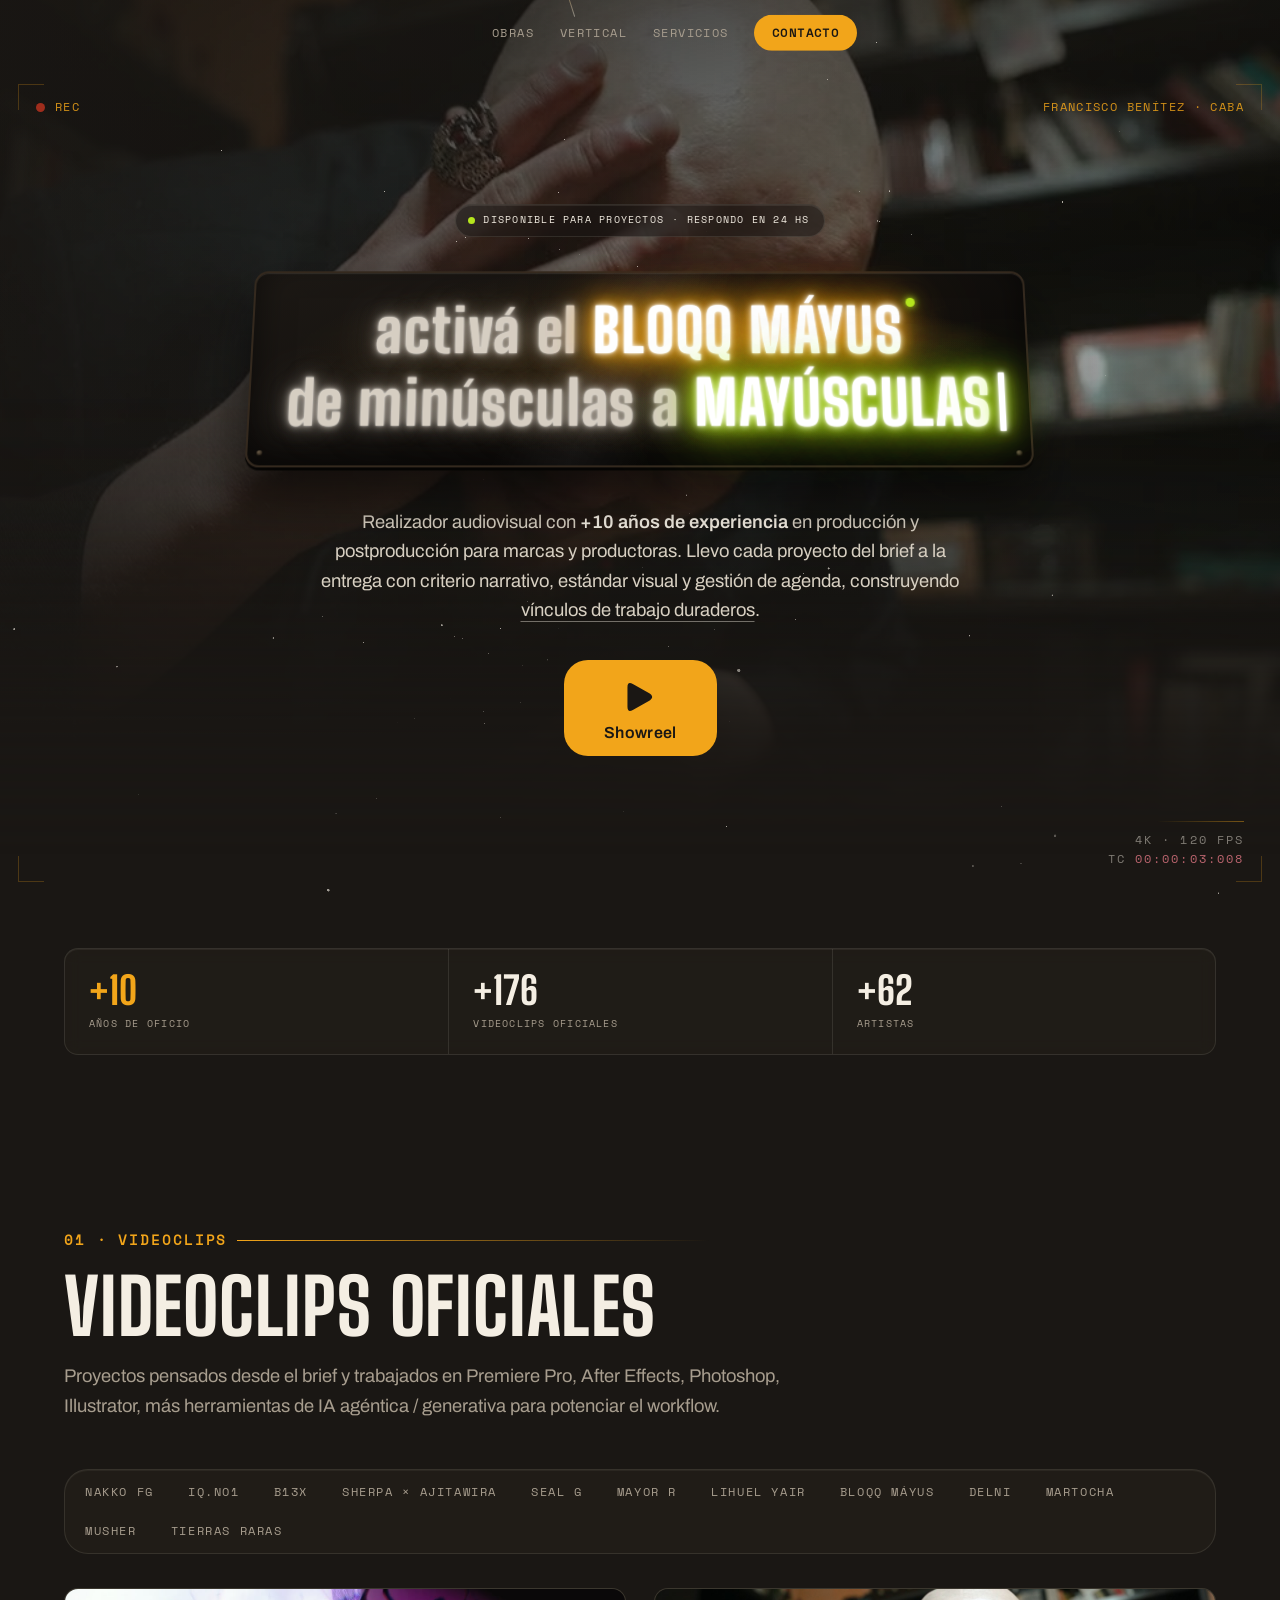
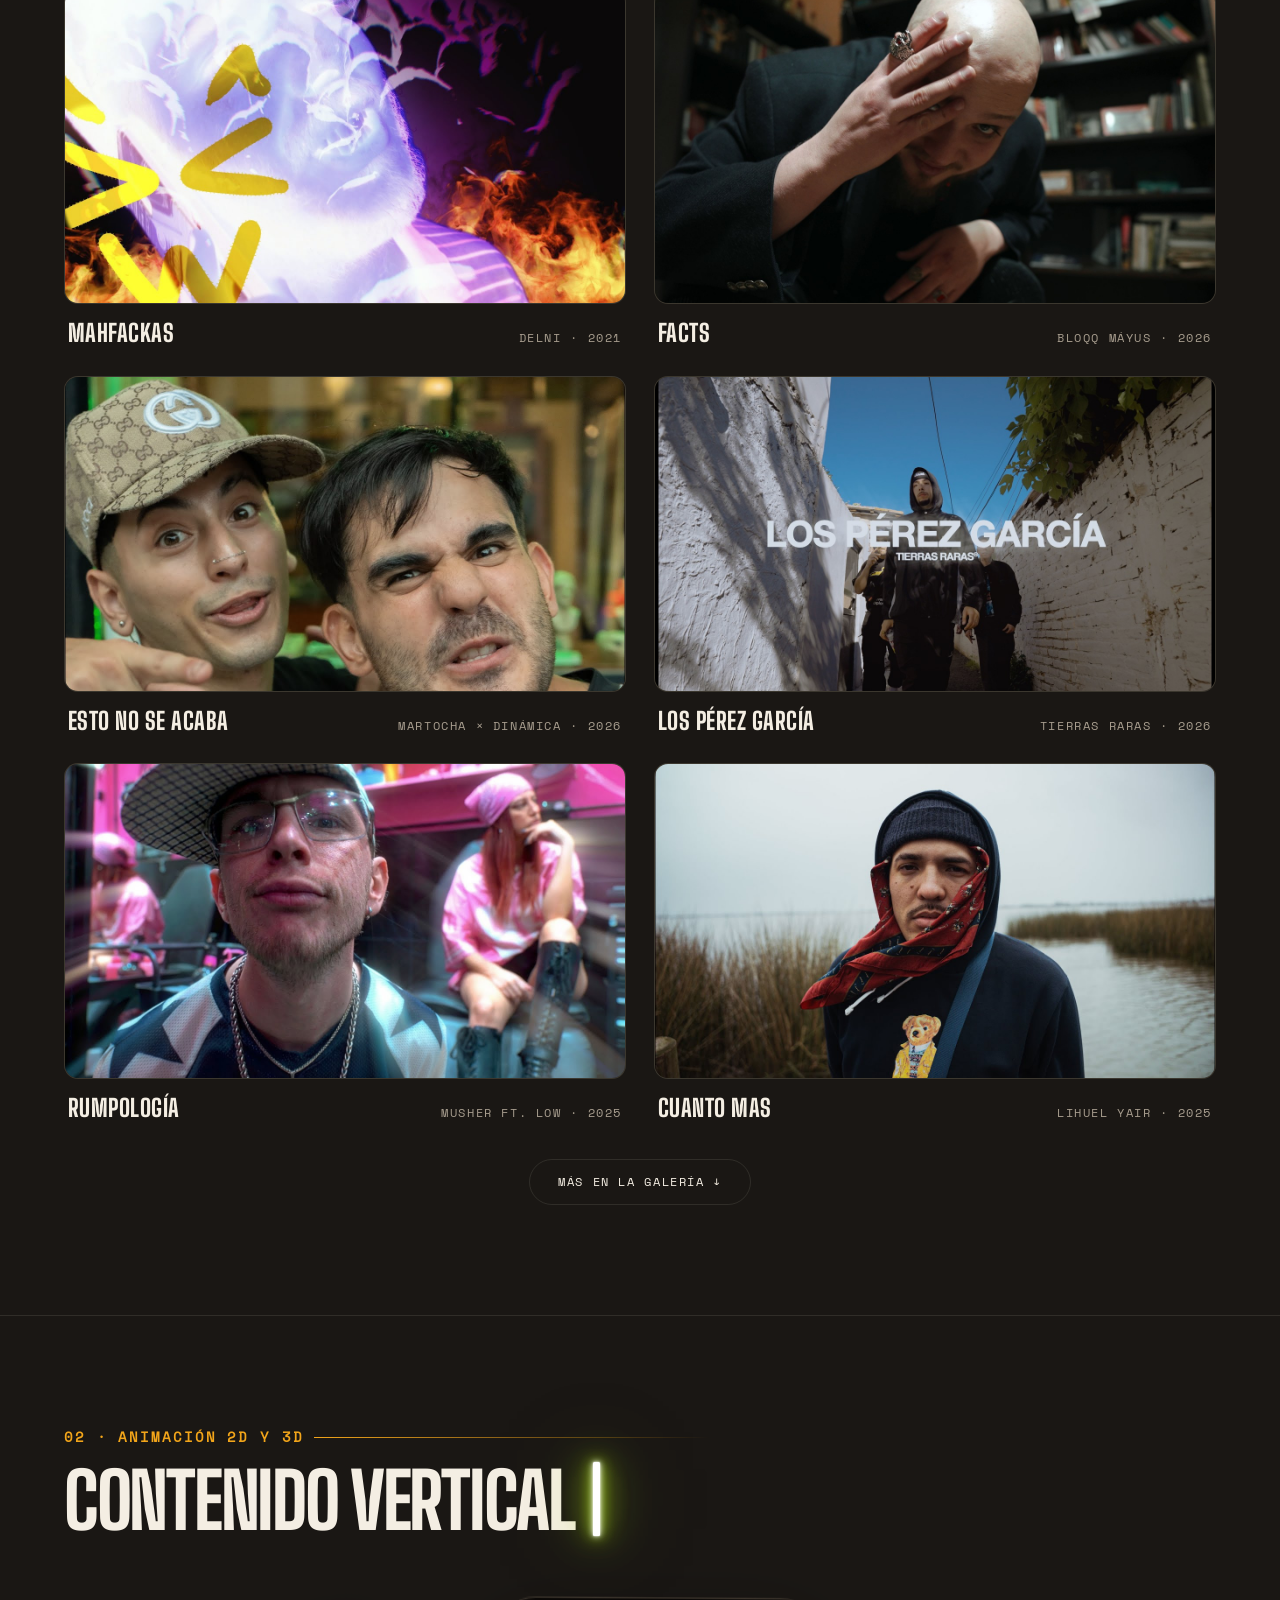
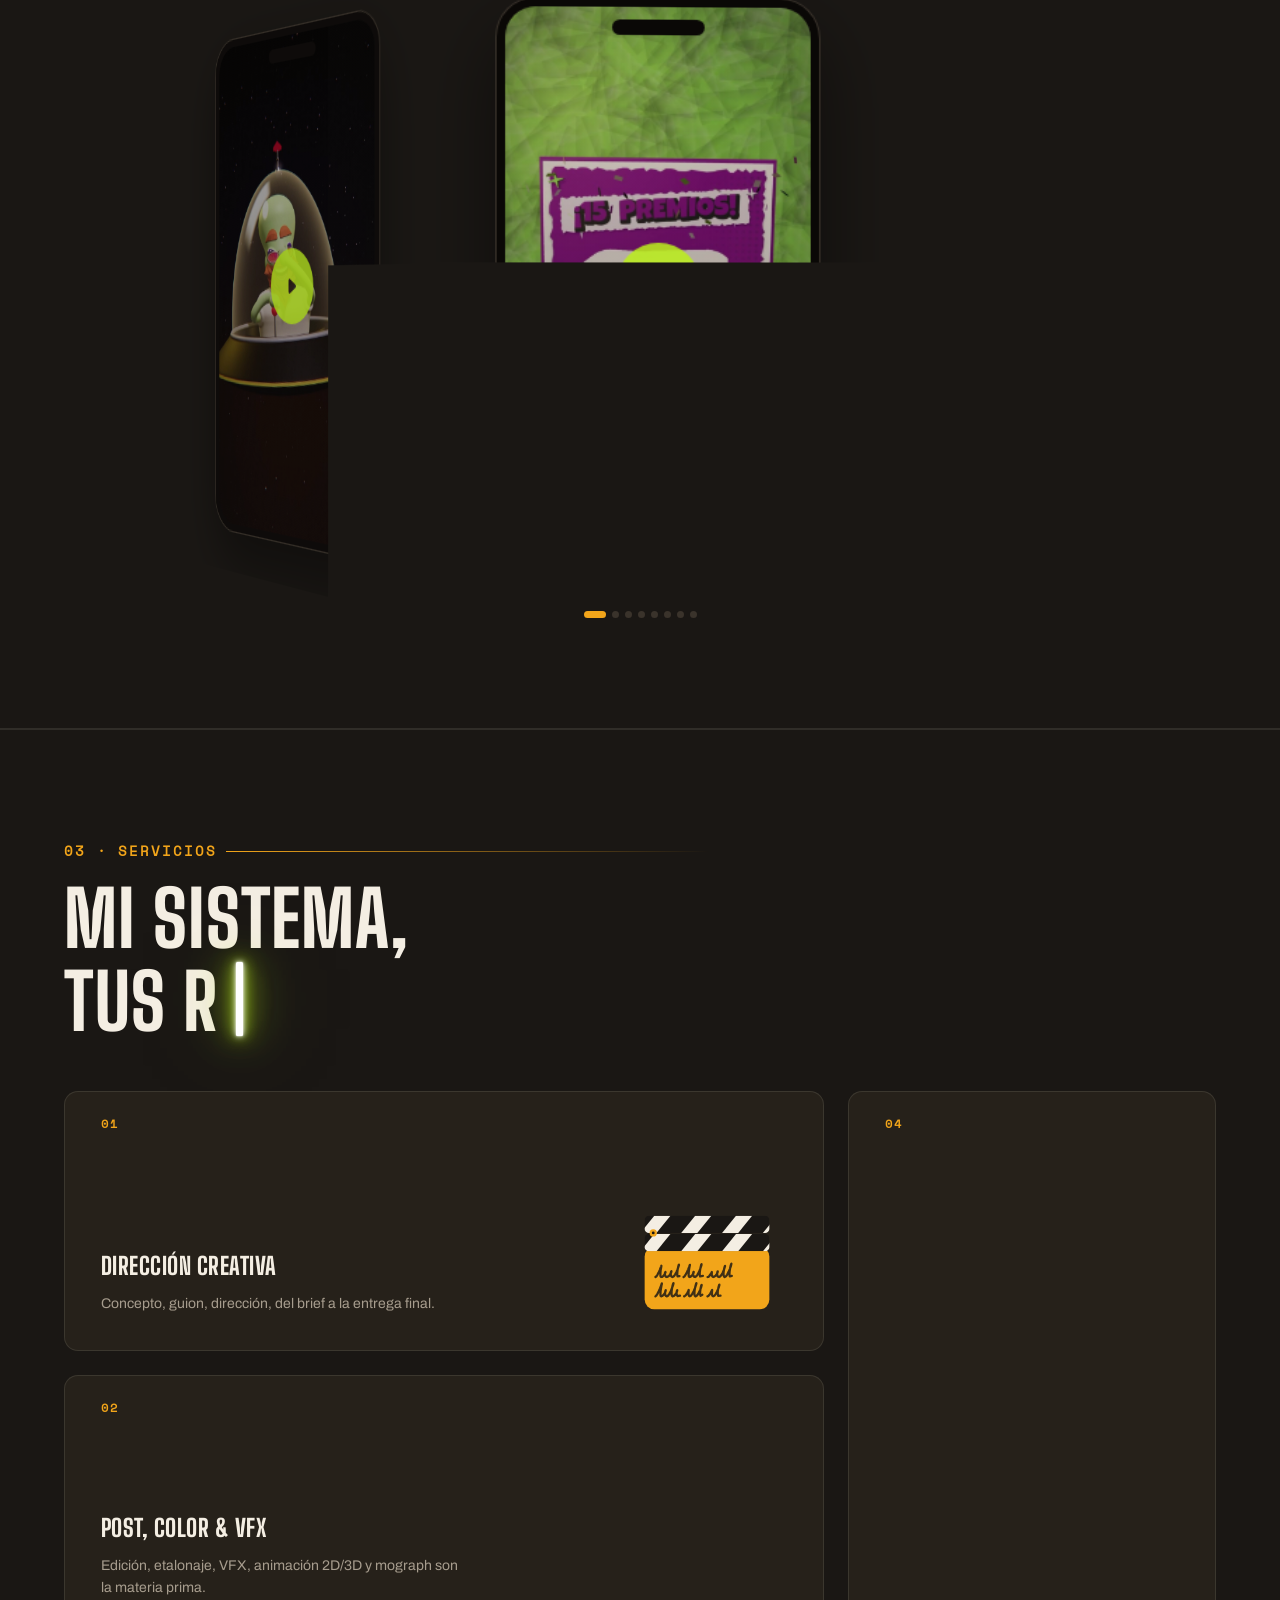
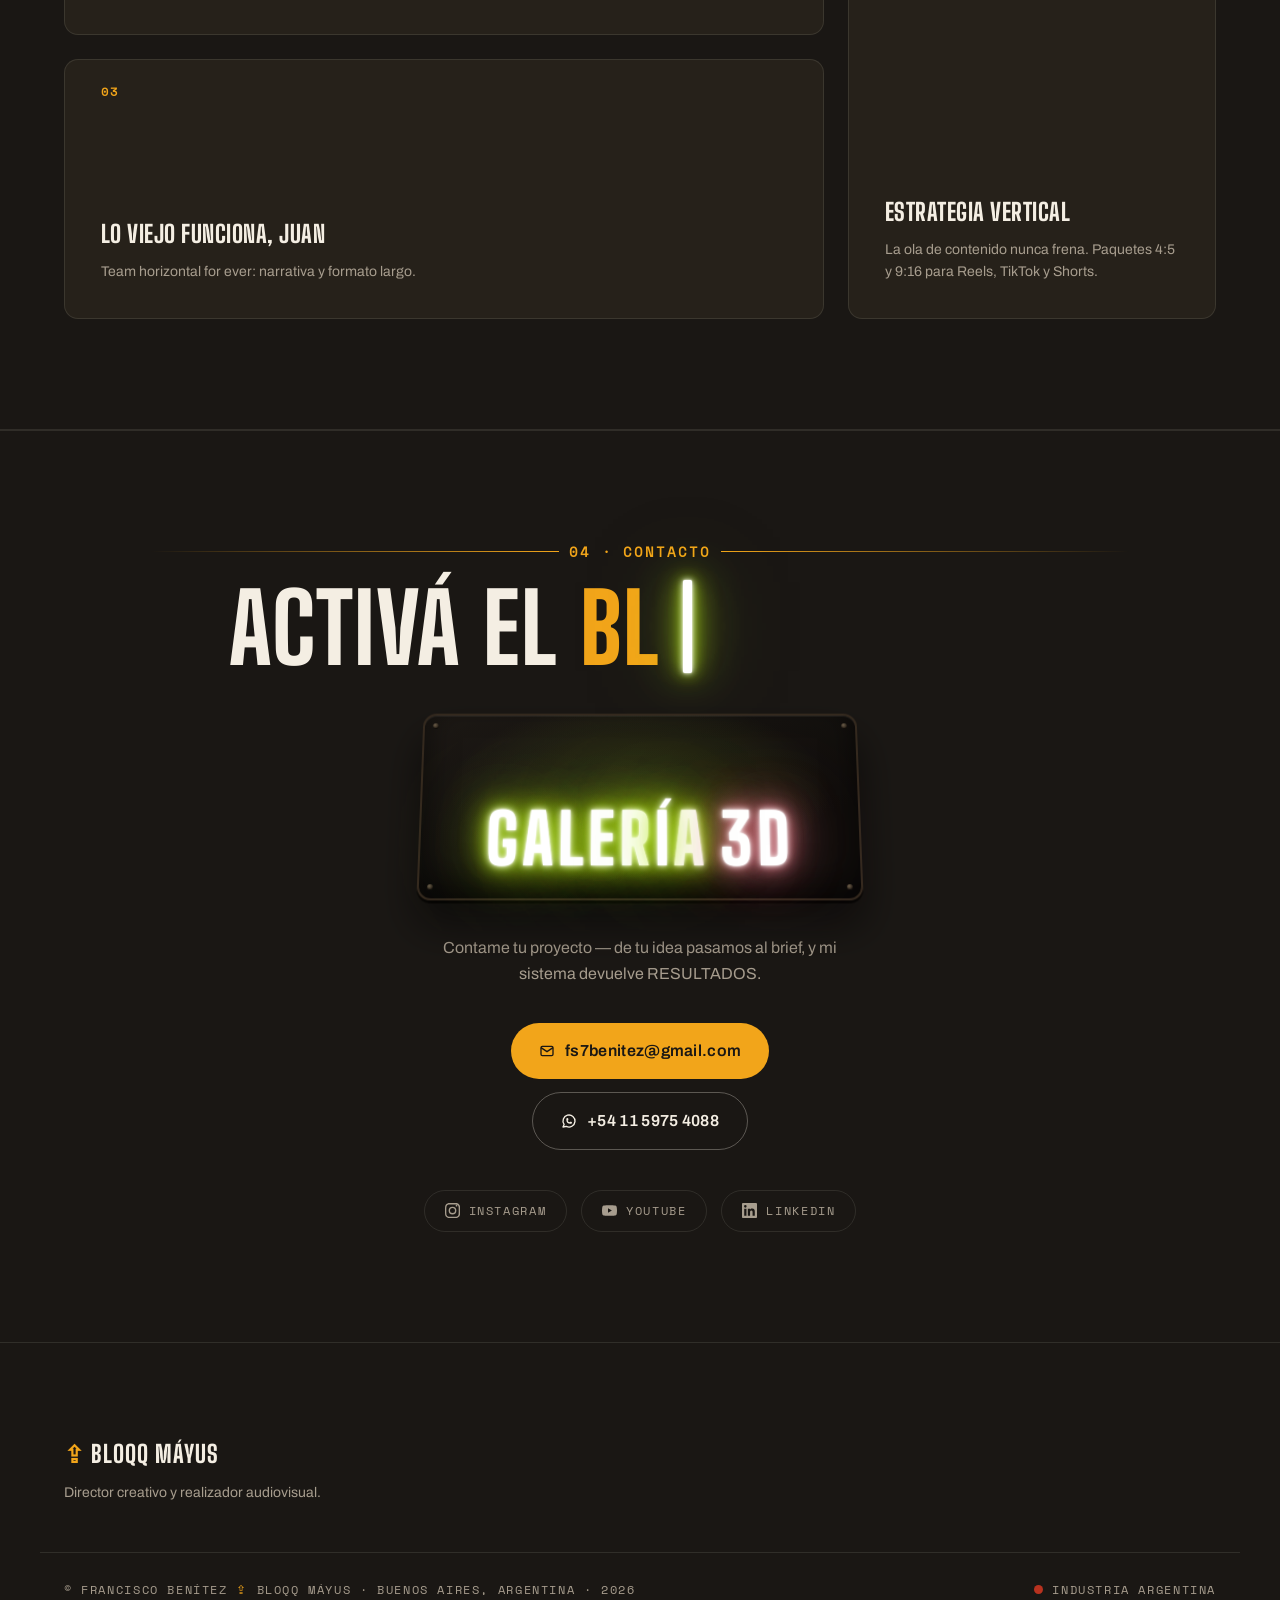
==== commit b0e91a5c: "Píldora «24 hs» pareja y entera en celu; pie solo con marca Co-Authored-By: Claude Opus 5.5 <noreply" ====
--- a/index.html
+++ b/index.html
@@ -108,7 +108,7 @@
   <div class="cam" aria-hidden="true"><span class="cam-c tl"></span><span class="cam-c tr"></span><span class="cam-c bl"></span><span class="cam-c br"></span></div>
   <div class="rec"><span class="rec-l"><i></i> REC</span><span class="rec-r">FRANCISCO BENÍTEZ · CABA</span></div>
   <div class="hero-in">
-    <a class="avail" href="#contacto"><i aria-hidden="true"></i>Disponible para proyectos <span>· respondo en 24 h</span></a>
+    <a class="avail" href="#contacto"><i aria-hidden="true"></i>Disponible para proyectos <span>· respondo en 24 hs</span></a>
     <h1 class="hero-neon" id="heroNeon">
       <span class="hn-box">
         <span class="hn-screw bl"></span><span class="hn-screw br"></span>
@@ -241,15 +241,12 @@
 </main>
 
 <footer>
-  <!-- pie en columnas: marca · secciones · contacto · redes (contacto y redes los completa bind.js desde CONFIG) -->
+  <!-- pie: solo la marca (contacto y redes viven en la sección Contacto, justo arriba) -->
   <div class="wrap foot-cols">
     <div class="fc fc-brand">
       <a class="fc-logo" href="#top"><i>⇪</i> BLOQQ MÁYUS</a>
-      <p>Realizador audiovisual. Videoclips, animación 2D y 3D y contenido vertical.</p>
-    </div>
-    <div class="fc"><h4>Secciones</h4><a href="#trabajo">Obras</a><a href="#vertical">Vertical</a><a href="#servicios">Servicios</a><a href="#contacto">Contacto</a></div>
-    <div class="fc"><h4>Contacto</h4><a id="footMail" href="mailto:fs7benitez@gmail.com" data-bind="email">fs7benitez@gmail.com</a><a id="footPhone" href="tel:+541159754088" data-bind="phone">+54 11 5975 4088</a></div>
-    <div class="fc" id="footSocials"><h4>Redes</h4></div>
+      <p>Director creativo y realizador audiovisual.</p>
+    </div>
   </div>
   <div class="wrap foot">
     <span>© <span data-bind="name">Francisco Benítez</span> <i>⇪</i> BLOQQ MÁYUS · <span data-bind="city">Buenos Aires, Argentina</span> · <span id="copyYear">2026</span></span>
--- a/css/proof.css
+++ b/css/proof.css
@@ -8,13 +8,14 @@
   font-family:var(--mono);font-size:var(--t-2xs);letter-spacing:.12em;text-transform:uppercase;color:var(--txt);
   box-shadow:inset 0 1px 0 color-mix(in srgb,var(--txt) 8%,transparent);
   transition:border-color var(--d-2) var(--e-out),background var(--d-2) var(--e-out);transform:translateZ(0)}
-.avail span{color:var(--mut)}
+.avail span{color:inherit}   /* toda la línea con la misma opacidad alta */
 .avail i{position:relative;width:7px;height:7px;border-radius:50%;background:var(--acid);flex:none}
 @media(prefers-reduced-motion:reduce){.avail i::after{animation:none}}
 .avail i::after{content:"";position:absolute;inset:-4px;border-radius:50%;border:1px solid var(--acid);opacity:0;animation:availPing 2.4s var(--e-out) infinite}
 @keyframes availPing{0%{transform:scale(.4);opacity:.8}70%,100%{transform:scale(1.5);opacity:0}}
 .avail:hover{border-color:color-mix(in srgb,var(--acid) 45%,transparent);background:color-mix(in srgb,var(--bg) 75%,transparent)}
-@media(max-width:560px){.avail span{display:none}.avail{margin-bottom:var(--s-5)}}
+@media(max-width:560px){.avail{margin-bottom:var(--s-5);letter-spacing:.03em;padding:7px 12px 7px 11px;max-width:100%;white-space:nowrap}}   /* celu: la línea entera, sin cortar */
+@media(max-width:370px){.avail{letter-spacing:0;font-size:2.7vw;gap:6px}}
 
 /* ── franja de cifras ── */
 .proof{position:relative;z-index:2;padding:var(--s-7) 0 var(--s-8)}
--- a/css/footer.css
+++ b/css/footer.css
@@ -4,7 +4,7 @@
 .foot-ind{display:inline-flex;align-items:center;gap:9px}
 .foot-ind i{width:9px;height:9px;border-radius:50%;background:var(--brasa);flex:none;position:relative;top:-.5px;animation:blink 1.2s infinite}  /* centro de las mayúsculas, no de la caja de línea */
 /* columnas: marca ancha + 3 listas de links */
-.foot-cols{display:grid;grid-template-columns:2fr 1fr 1.3fr 1fr;gap:var(--s-6);padding-top:var(--s-8);padding-bottom:var(--s-7);border-bottom:1px solid var(--line);margin-bottom:28px}
+.foot-cols{display:grid;grid-template-columns:1fr;gap:var(--s-6);padding-top:var(--s-8);padding-bottom:var(--s-7);border-bottom:1px solid var(--line);margin-bottom:28px}
 .fc{display:flex;flex-direction:column;align-items:flex-start;gap:var(--s-2);min-width:0}
 .fc h4{font-family:var(--mono);font-size:var(--t-2xs);font-weight:400;letter-spacing:.16em;text-transform:uppercase;color:var(--dim);margin-bottom:var(--s-1)}
 .fc a{font-size:var(--t-sm);color:var(--mut);transition:color var(--d-1);overflow-wrap:anywhere}
@@ -12,6 +12,5 @@
 .fc .fc-logo{font-family:var(--disp);font-weight:800;font-size:var(--t-lg);letter-spacing:.04em;color:var(--txt);text-transform:uppercase}
 .fc-logo i{color:var(--acc);font-style:normal}
 .fc-brand p{color:var(--mut);font-size:var(--t-sm);line-height:1.6;max-width:34ch}
-@media(max-width:880px){.foot-cols{grid-template-columns:1fr 1fr}.fc-brand{grid-column:1 / -1}}
 @media(max-width:480px){.foot-cols{gap:var(--s-5);padding-top:var(--s-7)}}
 } /* fin @layer footer */
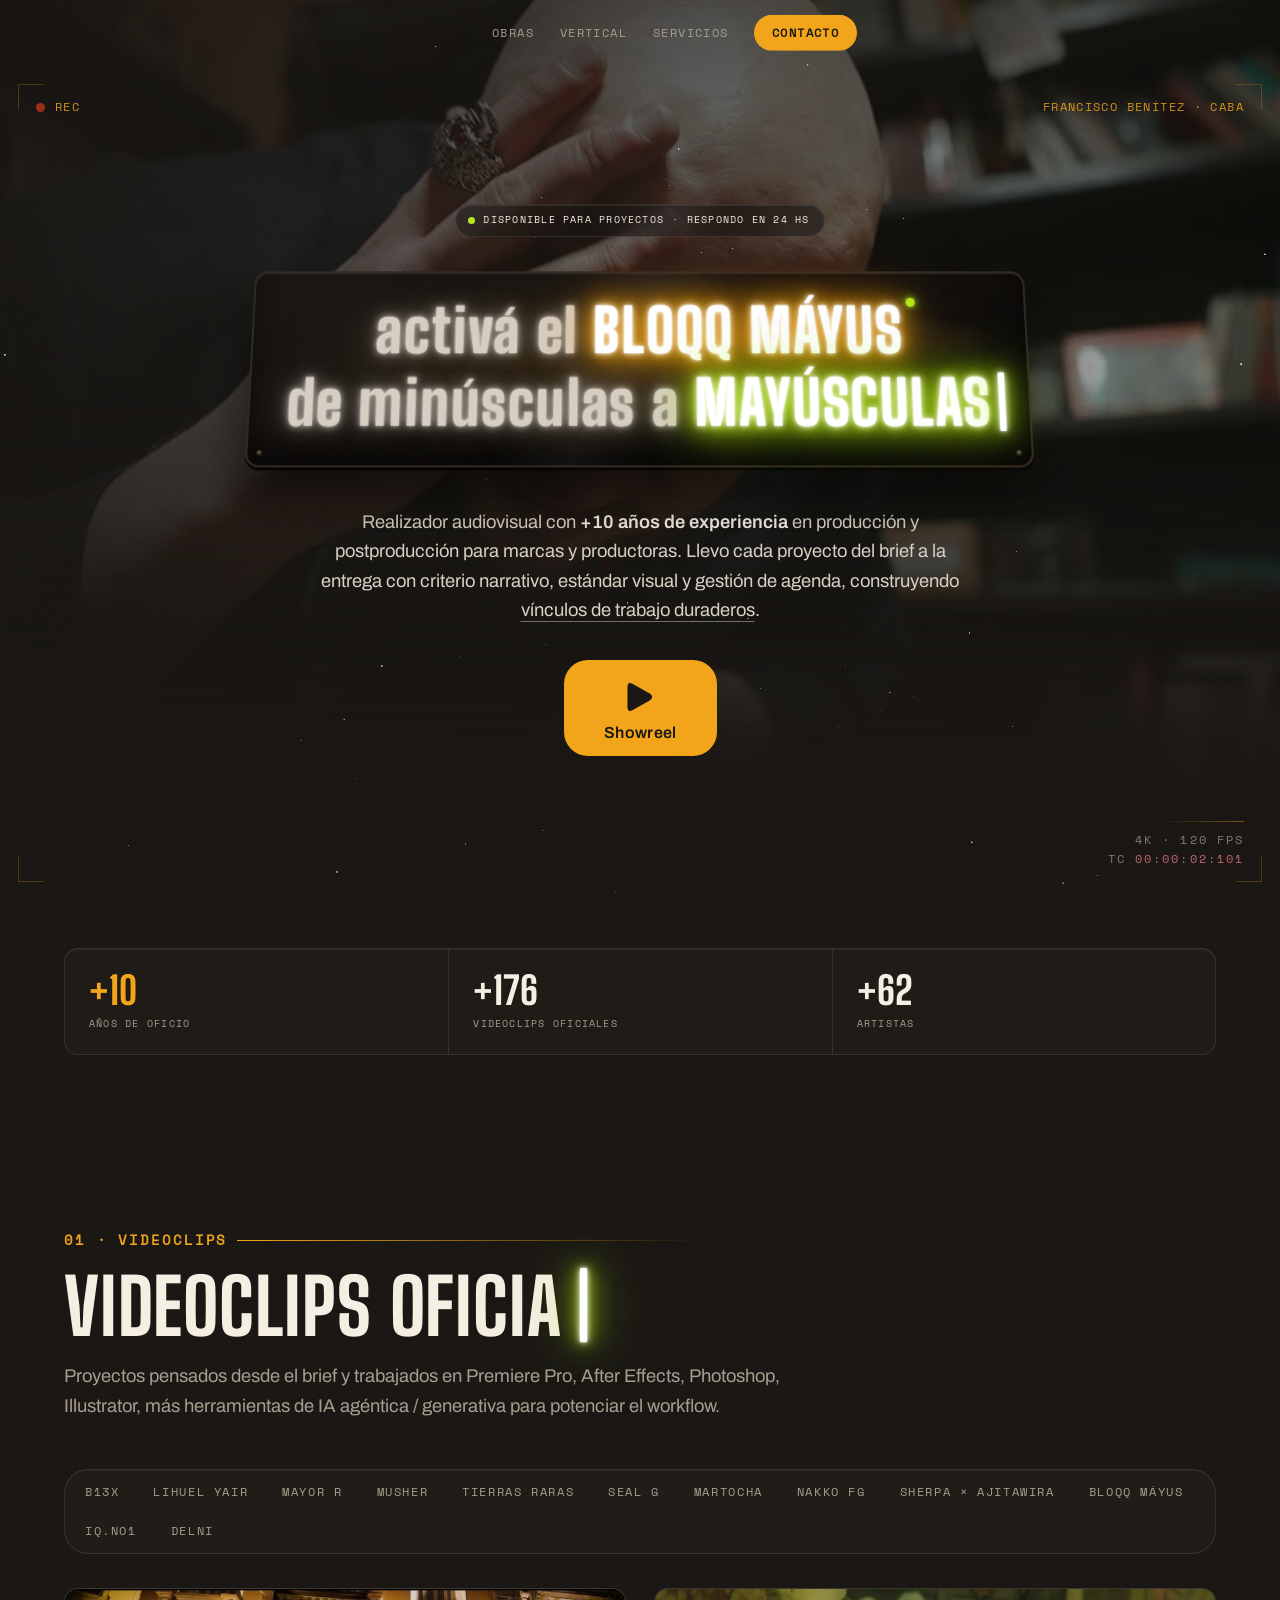
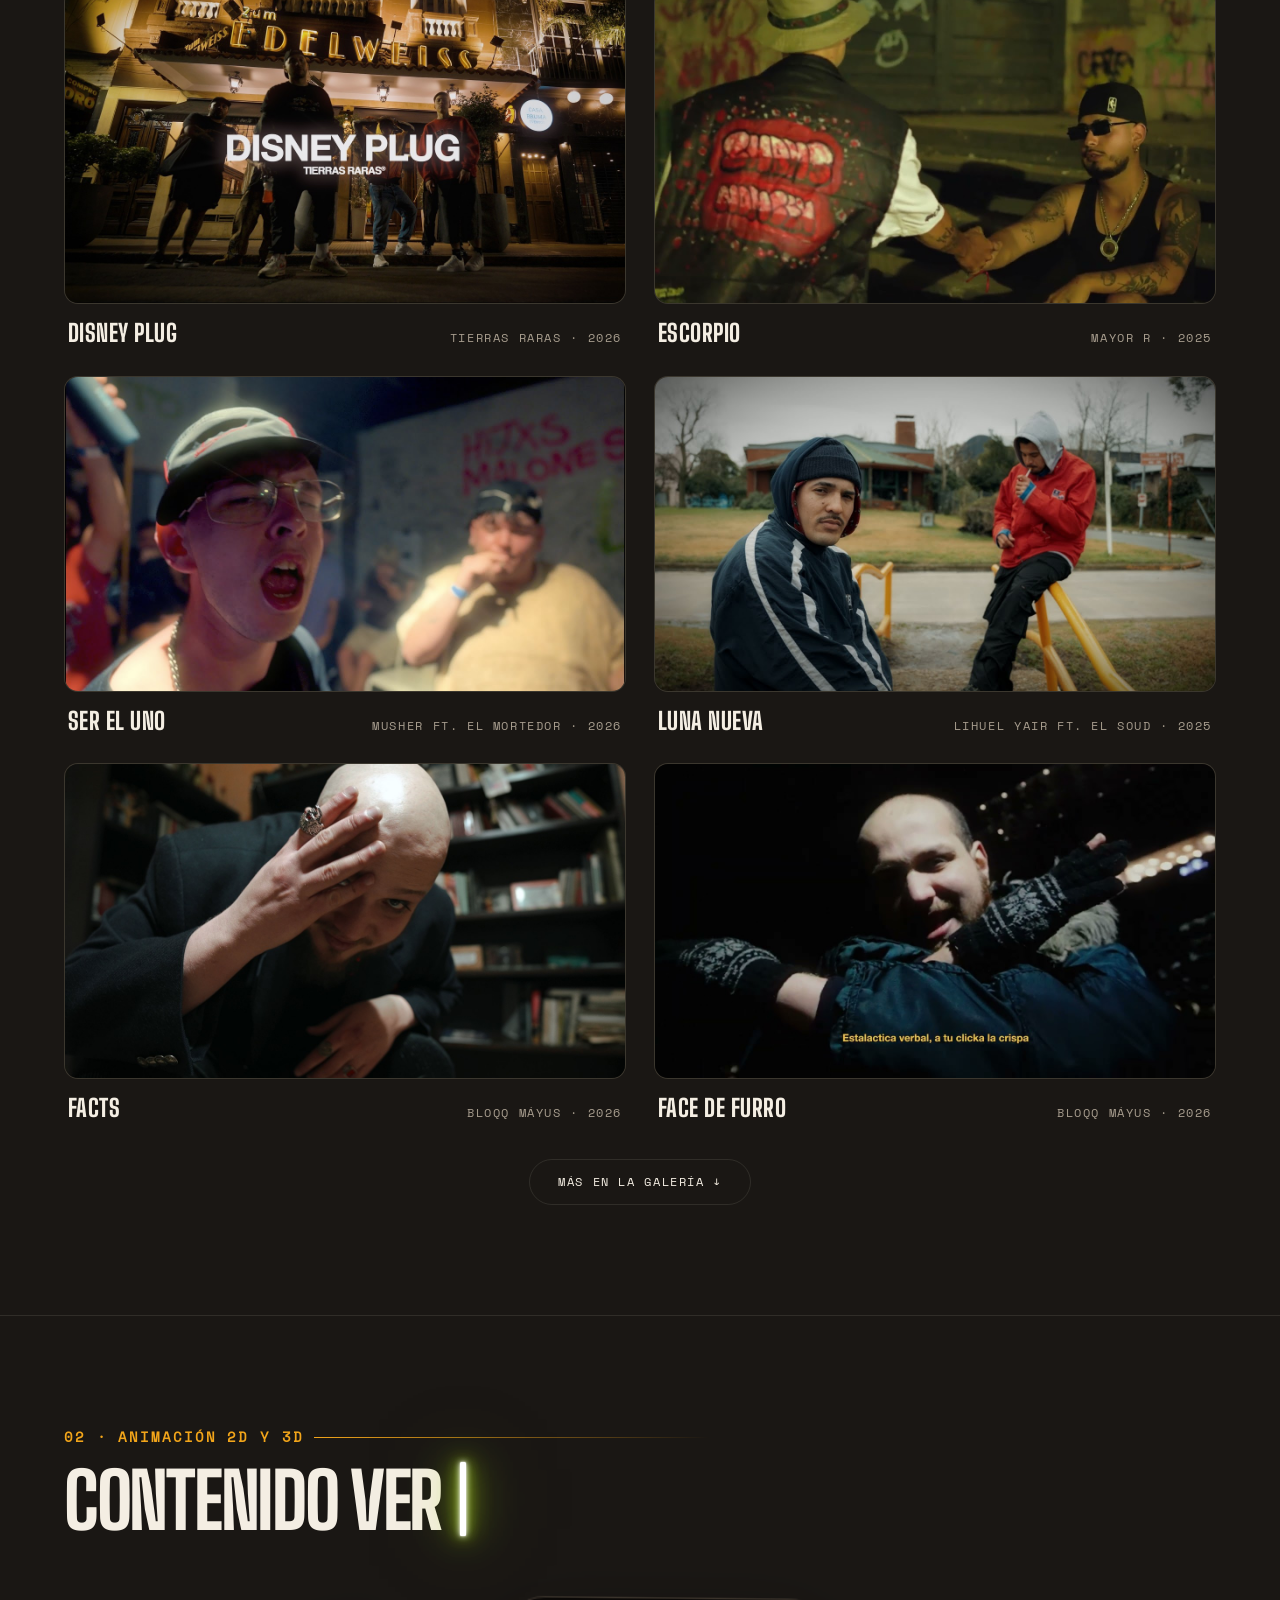
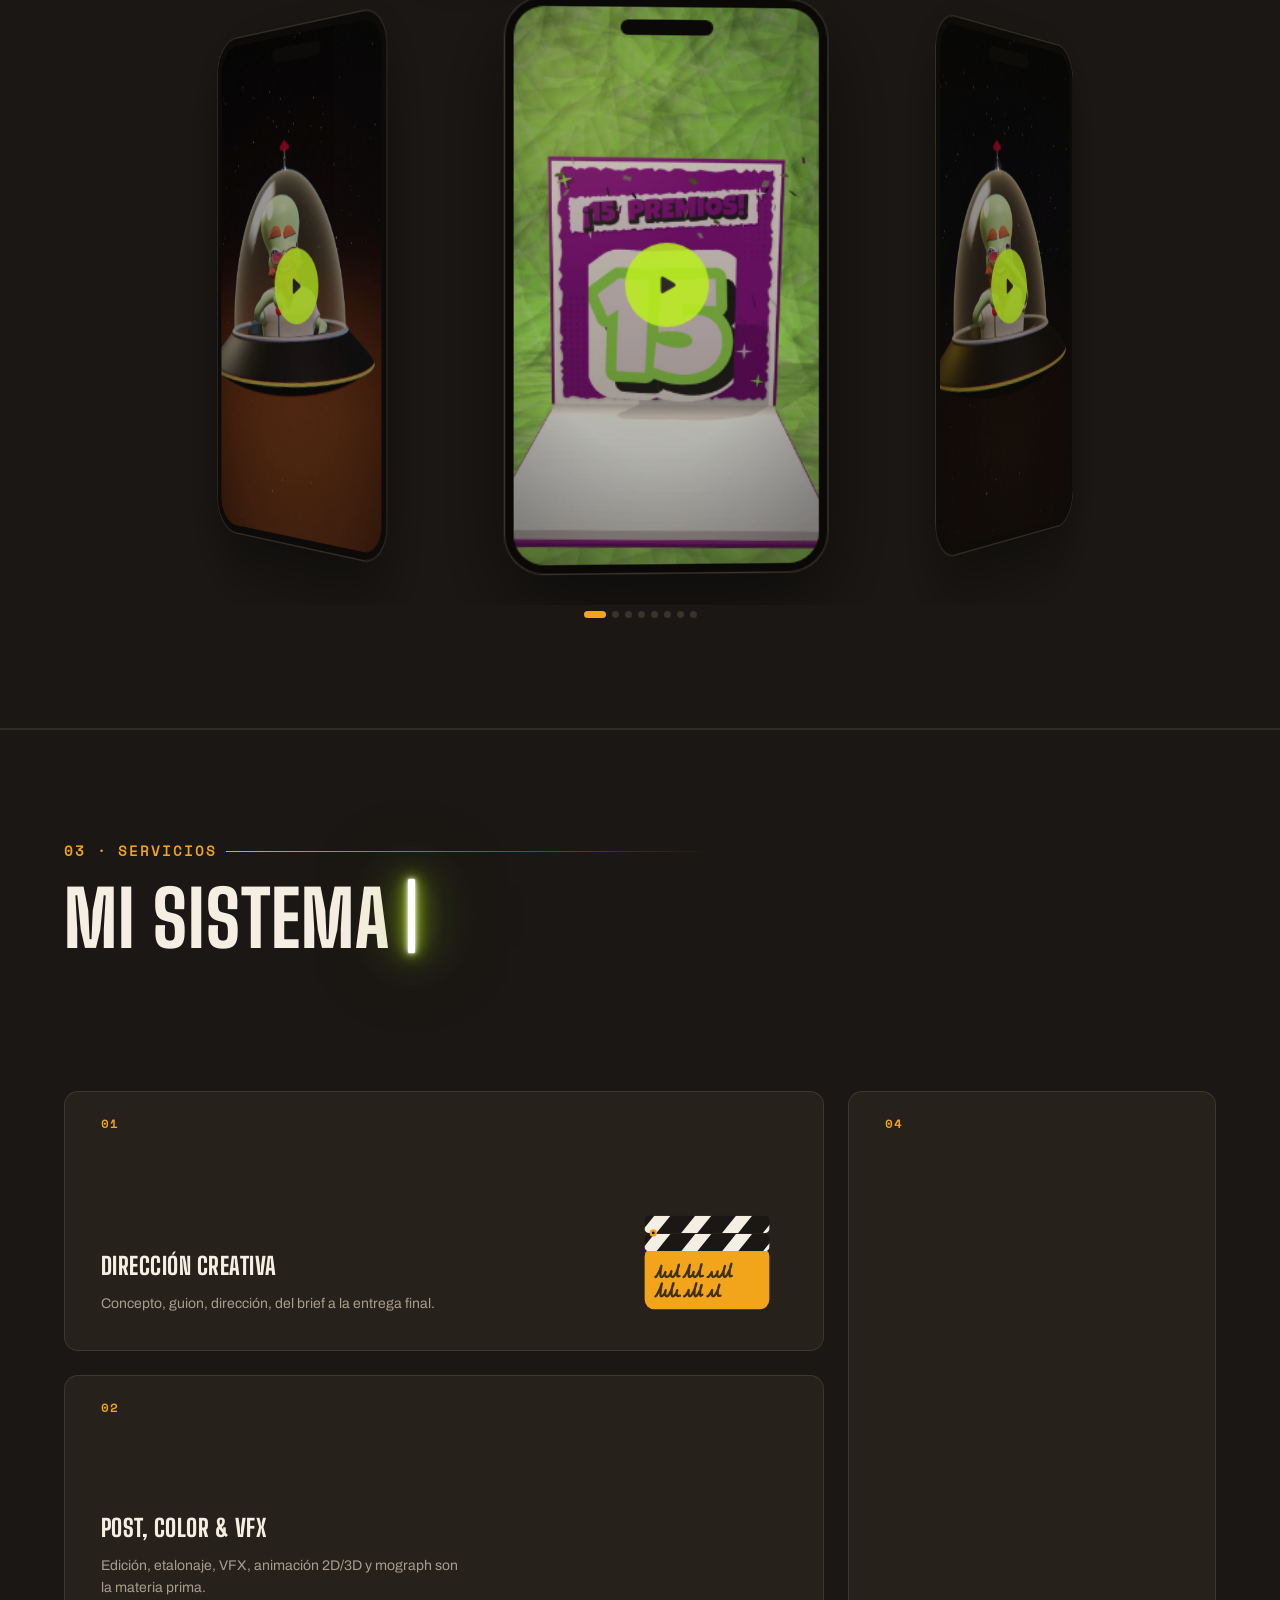
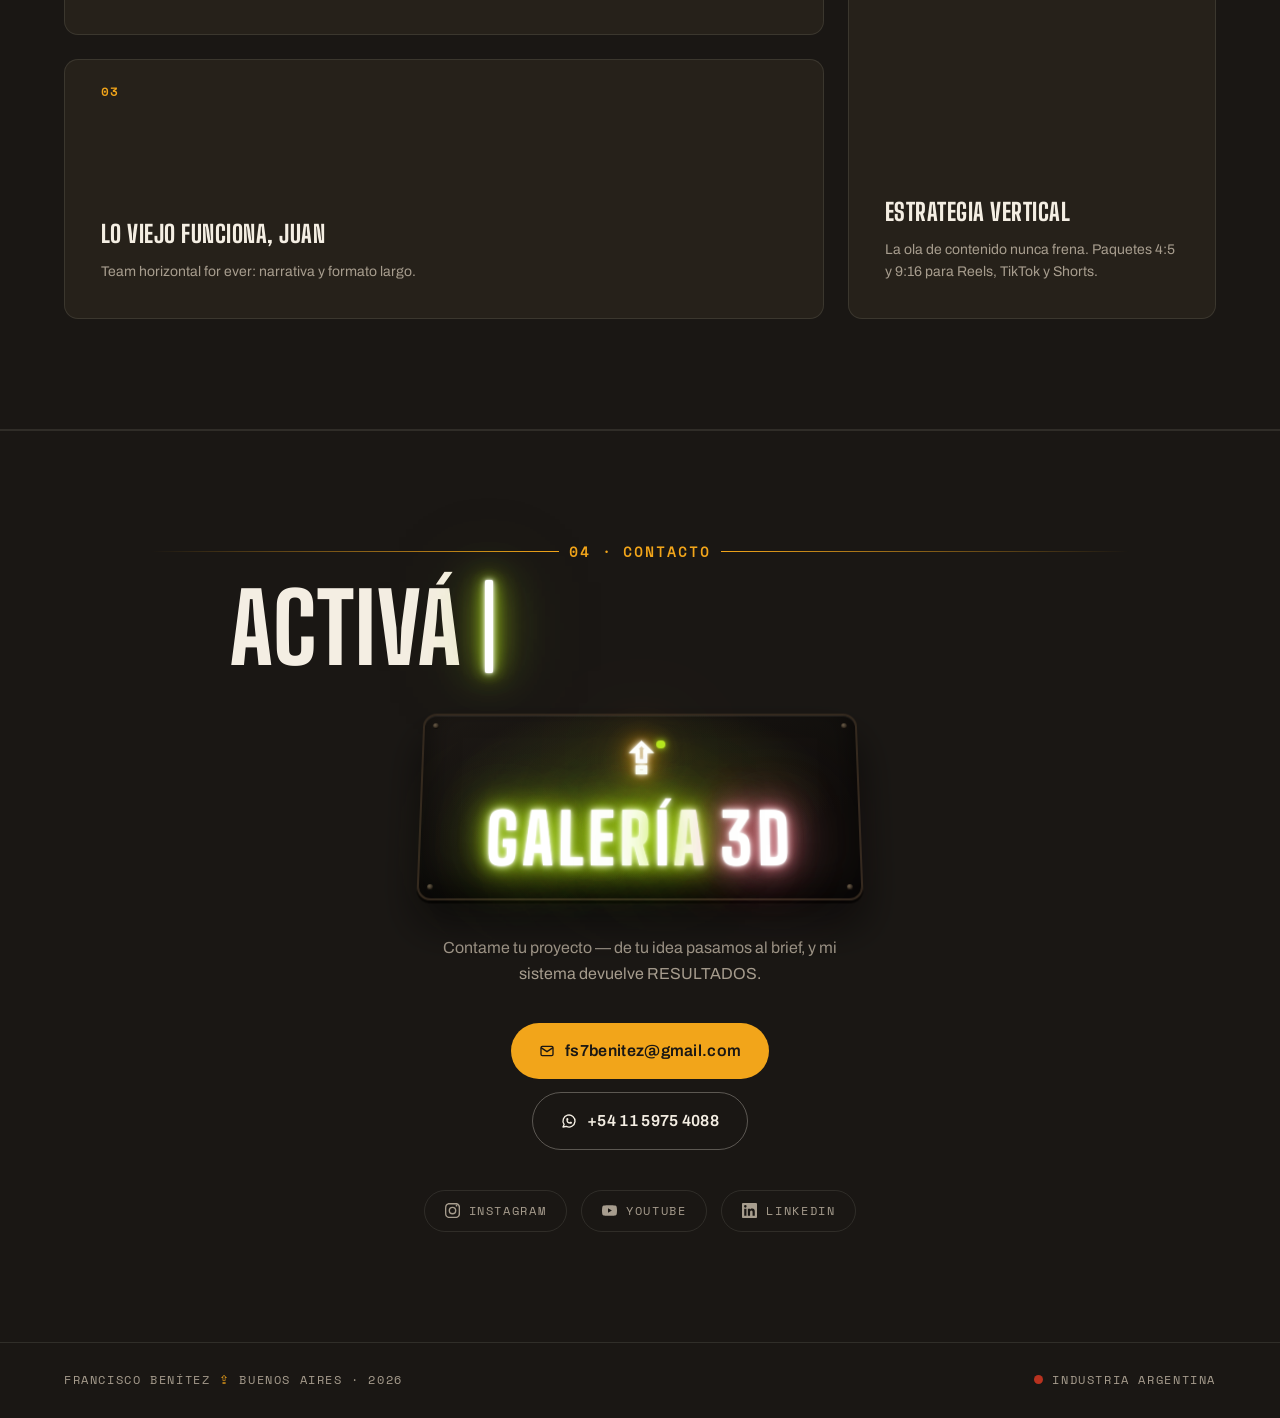
==== commit c1d15270: "Pie: sin bloque de marca; firma «Francisco Benítez ⇪ Buenos Aires · 2026» en un renglón Co-Authored-" ====
--- a/index.html
+++ b/index.html
@@ -241,15 +241,8 @@
 </main>
 
 <footer>
-  <!-- pie: solo la marca (contacto y redes viven en la sección Contacto, justo arriba) -->
-  <div class="wrap foot-cols">
-    <div class="fc fc-brand">
-      <a class="fc-logo" href="#top"><i>⇪</i> BLOQQ MÁYUS</a>
-      <p>Director creativo y realizador audiovisual.</p>
-    </div>
-  </div>
   <div class="wrap foot">
-    <span>© <span data-bind="name">Francisco Benítez</span> <i>⇪</i> BLOQQ MÁYUS · <span data-bind="city">Buenos Aires, Argentina</span> · <span id="copyYear">2026</span></span>
+    <span><span data-bind="name">Francisco Benítez</span> <i>⇪</i> Buenos Aires · <span id="copyYear">2026</span></span>
     <span class="foot-ind"><i></i> INDUSTRIA ARGENTINA</span>
   </div>
 </footer>
--- a/css/footer.css
+++ b/css/footer.css
@@ -1,16 +1,9 @@
-/* footer.css — Pie en columnas + barra final con LED de INDUSTRIA ARGENTINA. */
+/* footer.css — Pie: una barra con firma corta con LED de INDUSTRIA ARGENTINA. */
 @layer footer {
 /* LED rec pulsante, igual que el del header */
 .foot-ind{display:inline-flex;align-items:center;gap:9px}
 .foot-ind i{width:9px;height:9px;border-radius:50%;background:var(--brasa);flex:none;position:relative;top:-.5px;animation:blink 1.2s infinite}  /* centro de las mayúsculas, no de la caja de línea */
-/* columnas: marca ancha + 3 listas de links */
-.foot-cols{display:grid;grid-template-columns:1fr;gap:var(--s-6);padding-top:var(--s-8);padding-bottom:var(--s-7);border-bottom:1px solid var(--line);margin-bottom:28px}
-.fc{display:flex;flex-direction:column;align-items:flex-start;gap:var(--s-2);min-width:0}
-.fc h4{font-family:var(--mono);font-size:var(--t-2xs);font-weight:400;letter-spacing:.16em;text-transform:uppercase;color:var(--dim);margin-bottom:var(--s-1)}
-.fc a{font-size:var(--t-sm);color:var(--mut);transition:color var(--d-1);overflow-wrap:anywhere}
-.fc a:hover{color:var(--txt)}
-.fc .fc-logo{font-family:var(--disp);font-weight:800;font-size:var(--t-lg);letter-spacing:.04em;color:var(--txt);text-transform:uppercase}
-.fc-logo i{color:var(--acc);font-style:normal}
-.fc-brand p{color:var(--mut);font-size:var(--t-sm);line-height:1.6;max-width:34ch}
-@media(max-width:480px){.foot-cols{gap:var(--s-5);padding-top:var(--s-7)}}
+/* celu: la firma en un solo renglón (sin «2026» huérfano) */
+@media(max-width:560px){.foot>span:first-child{white-space:nowrap;letter-spacing:.06em}}
+@media(max-width:370px){.foot>span:first-child{letter-spacing:0;font-size:2.9vw}}
 } /* fin @layer footer */
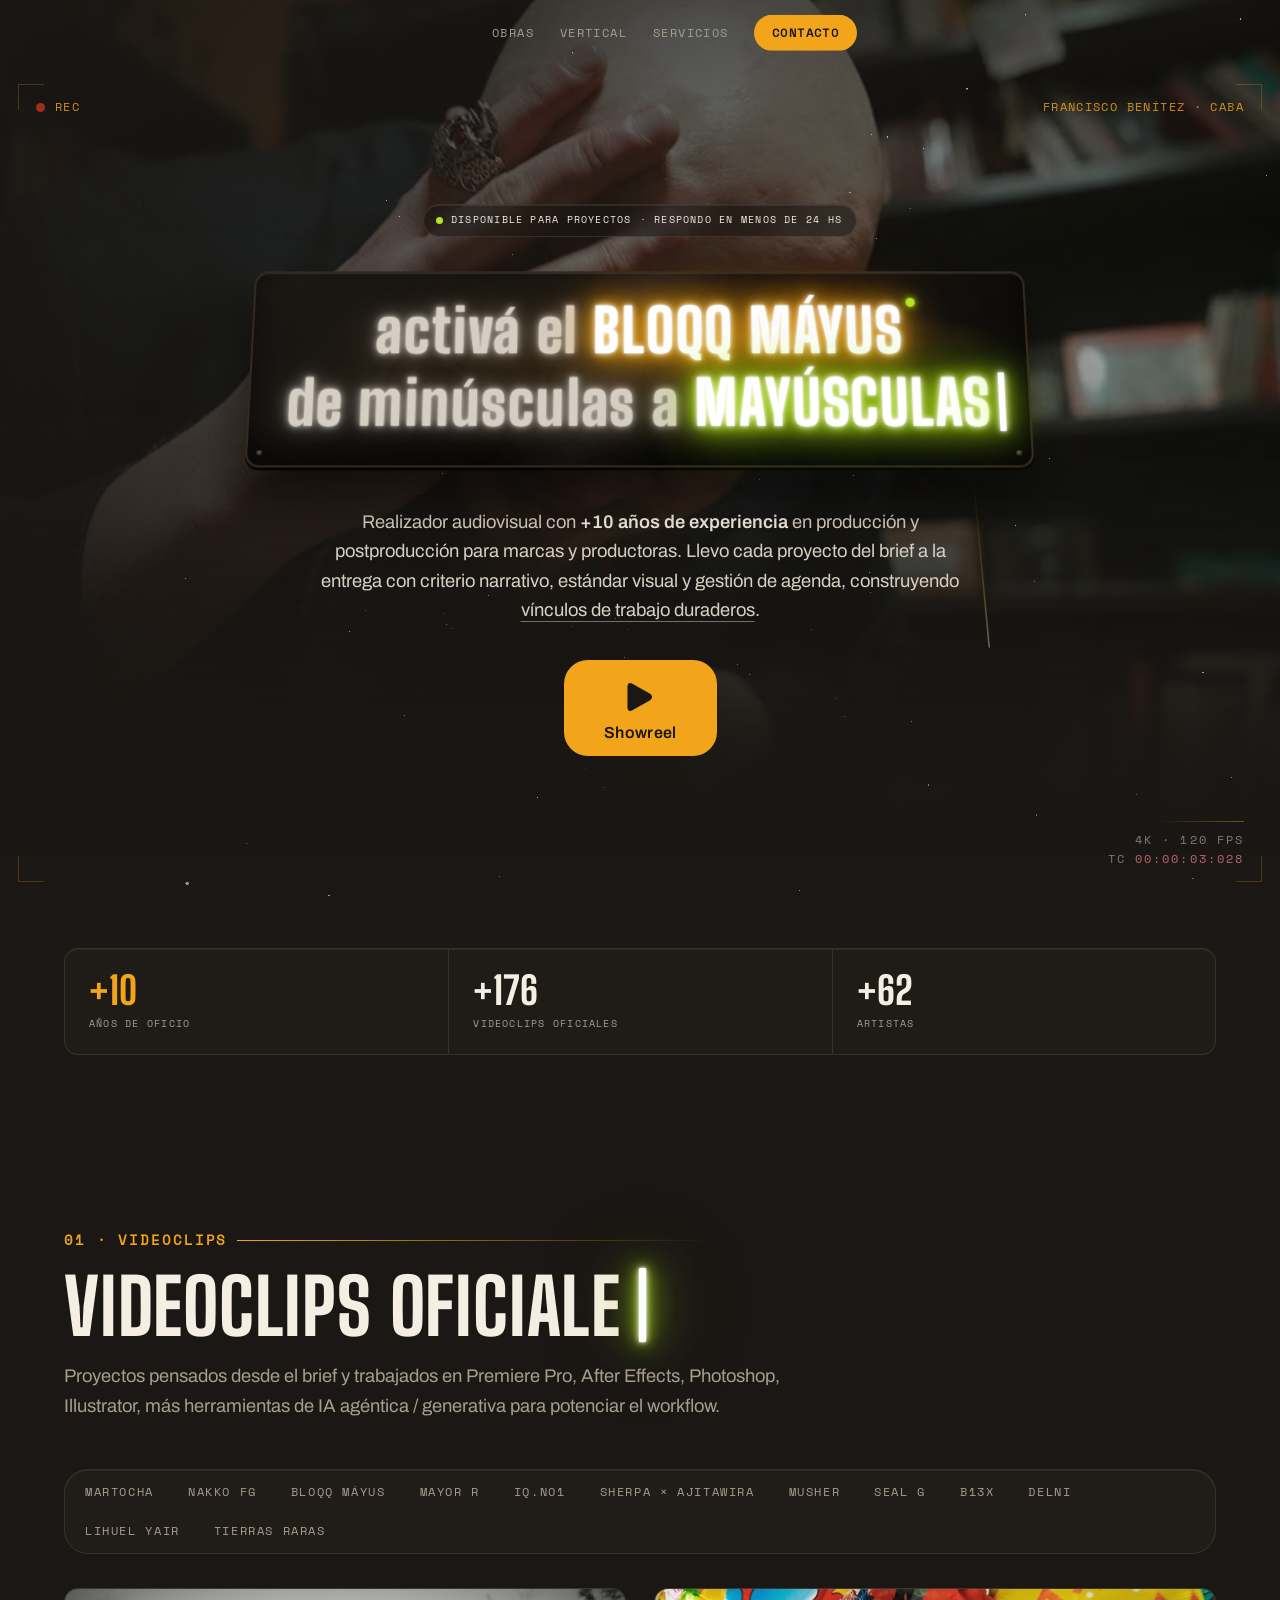
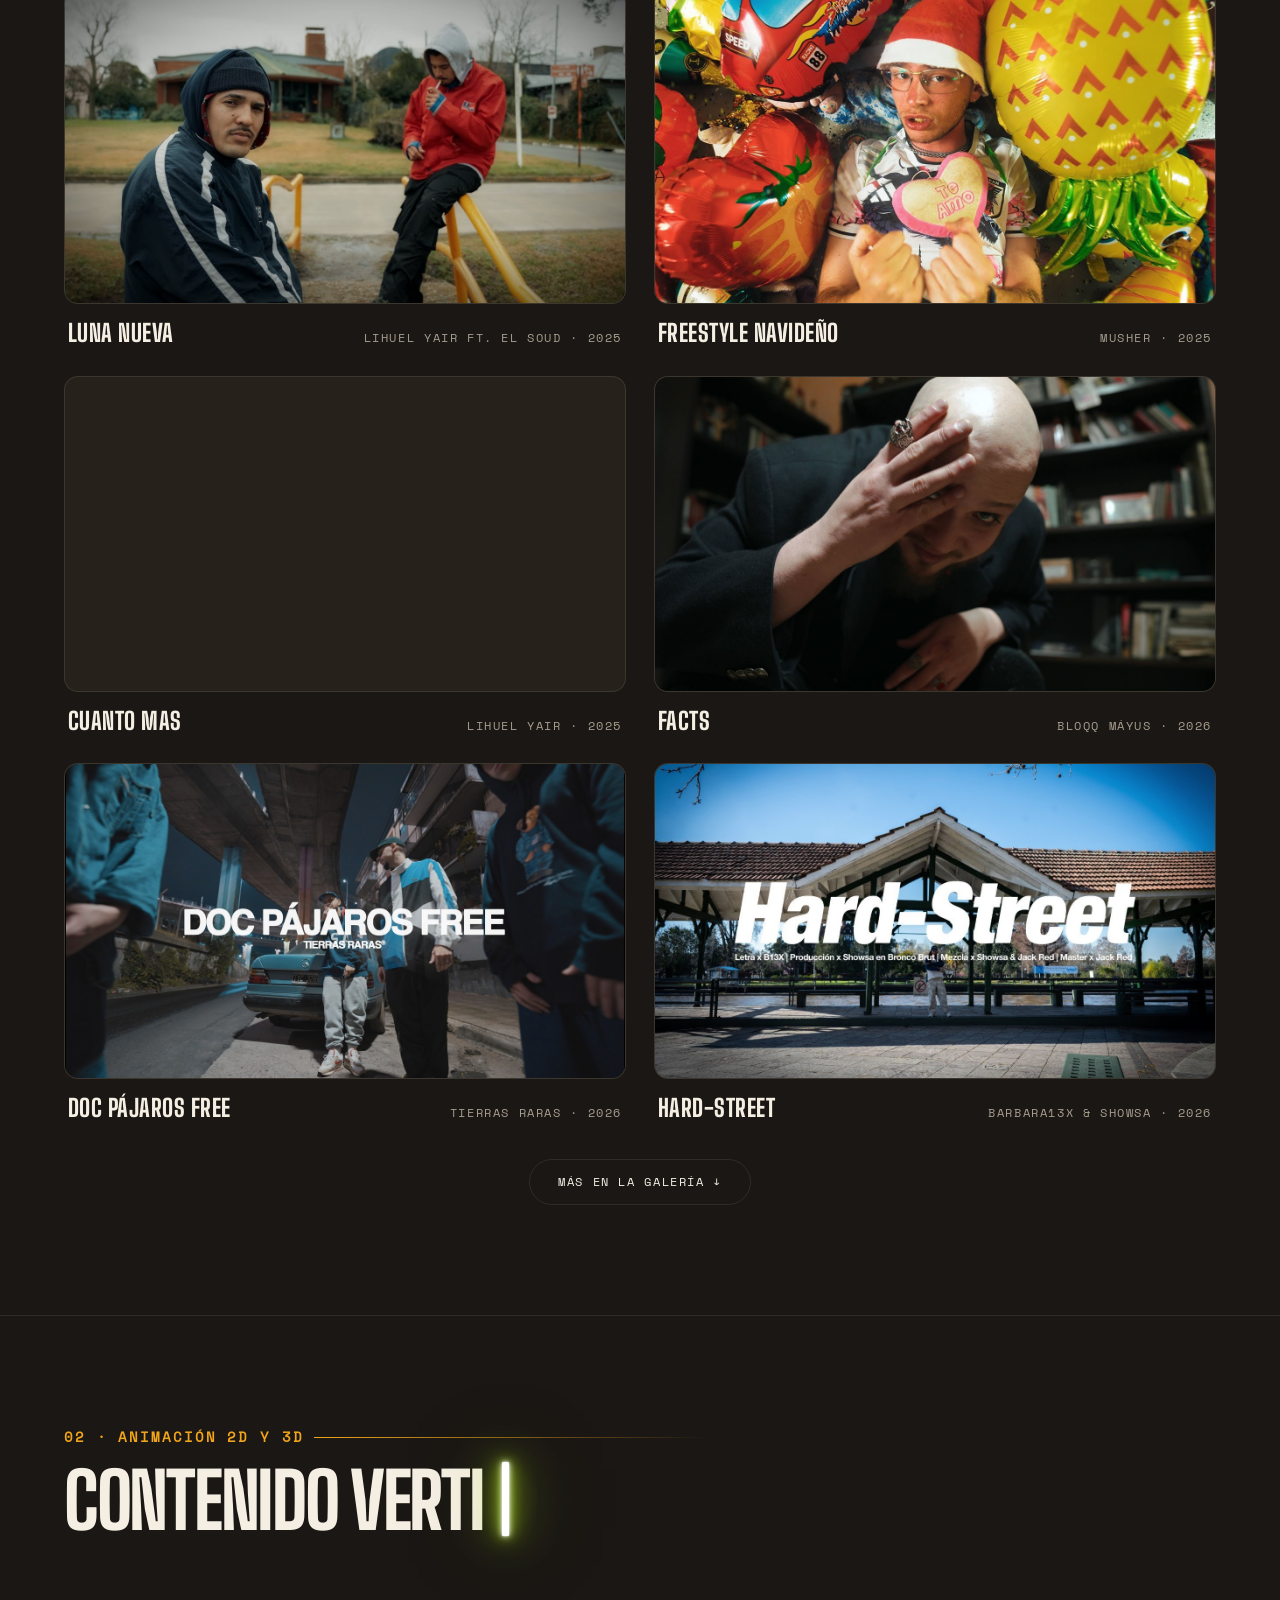
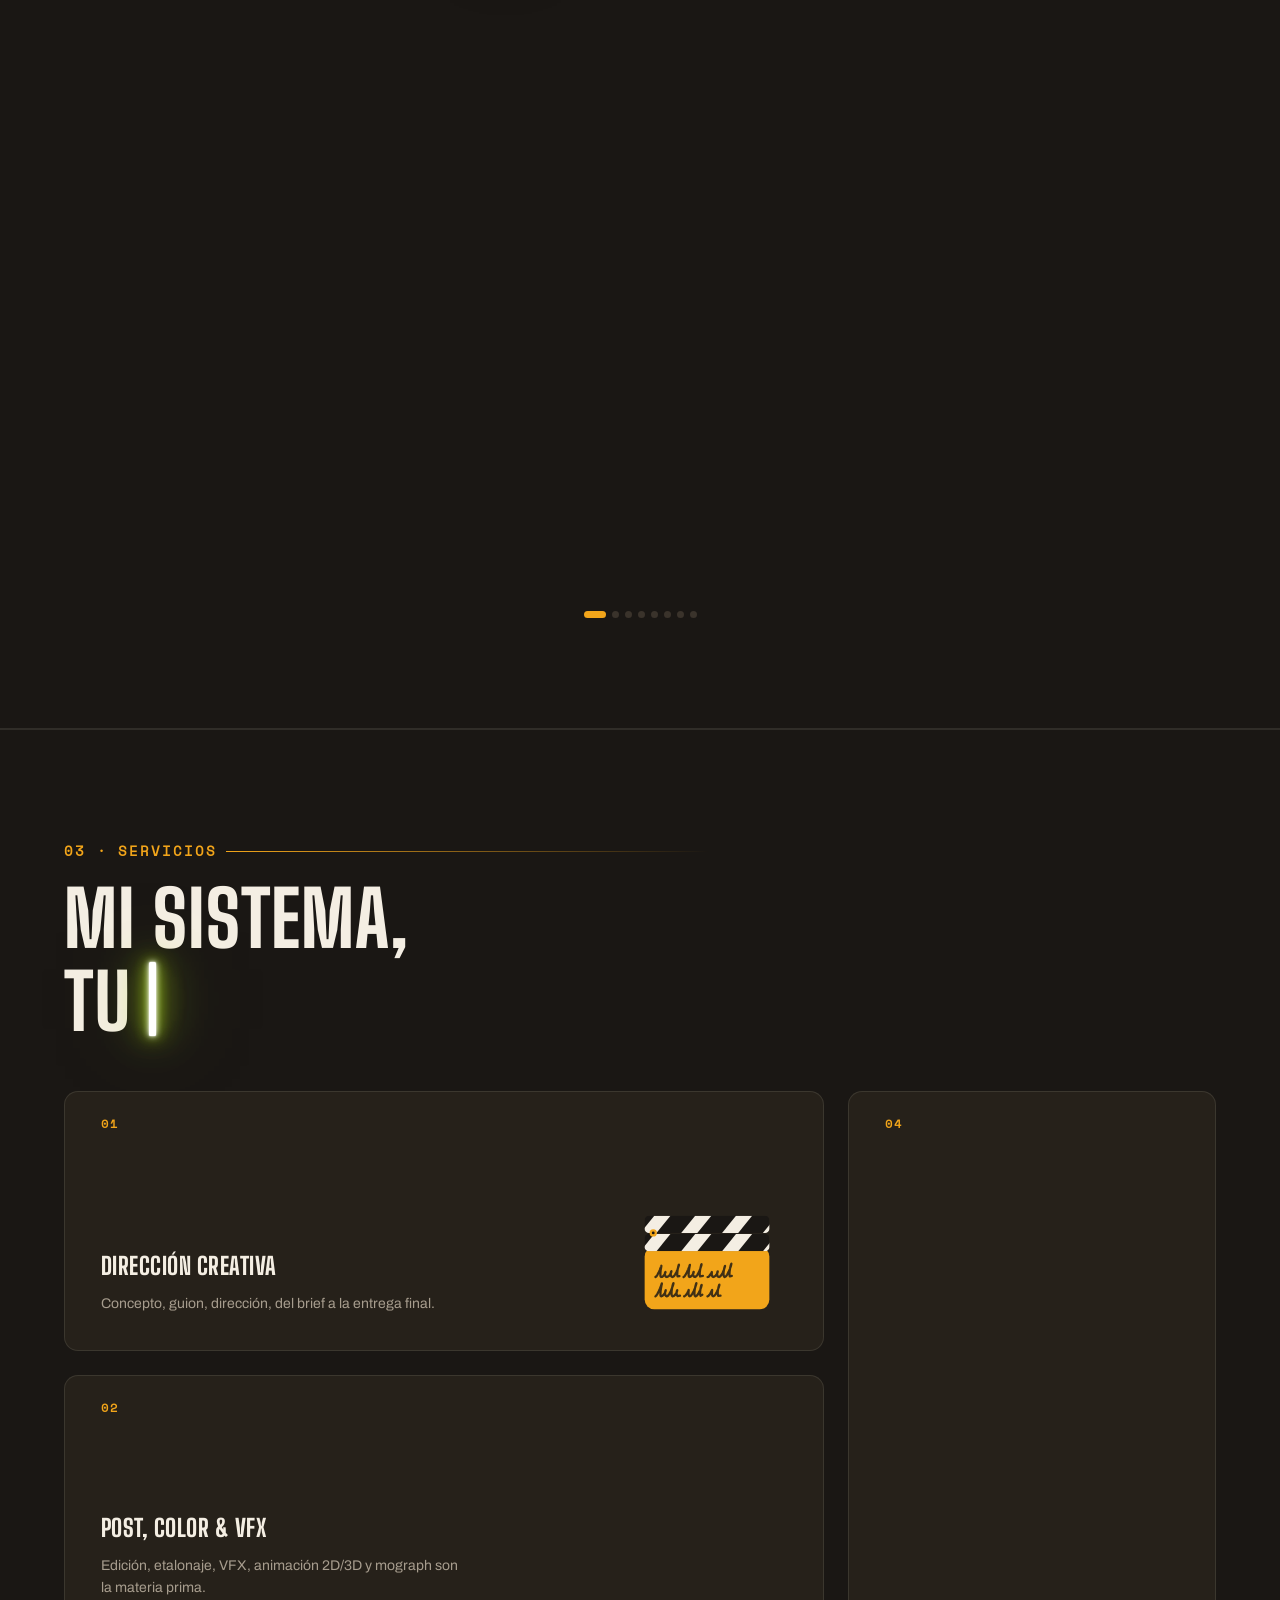
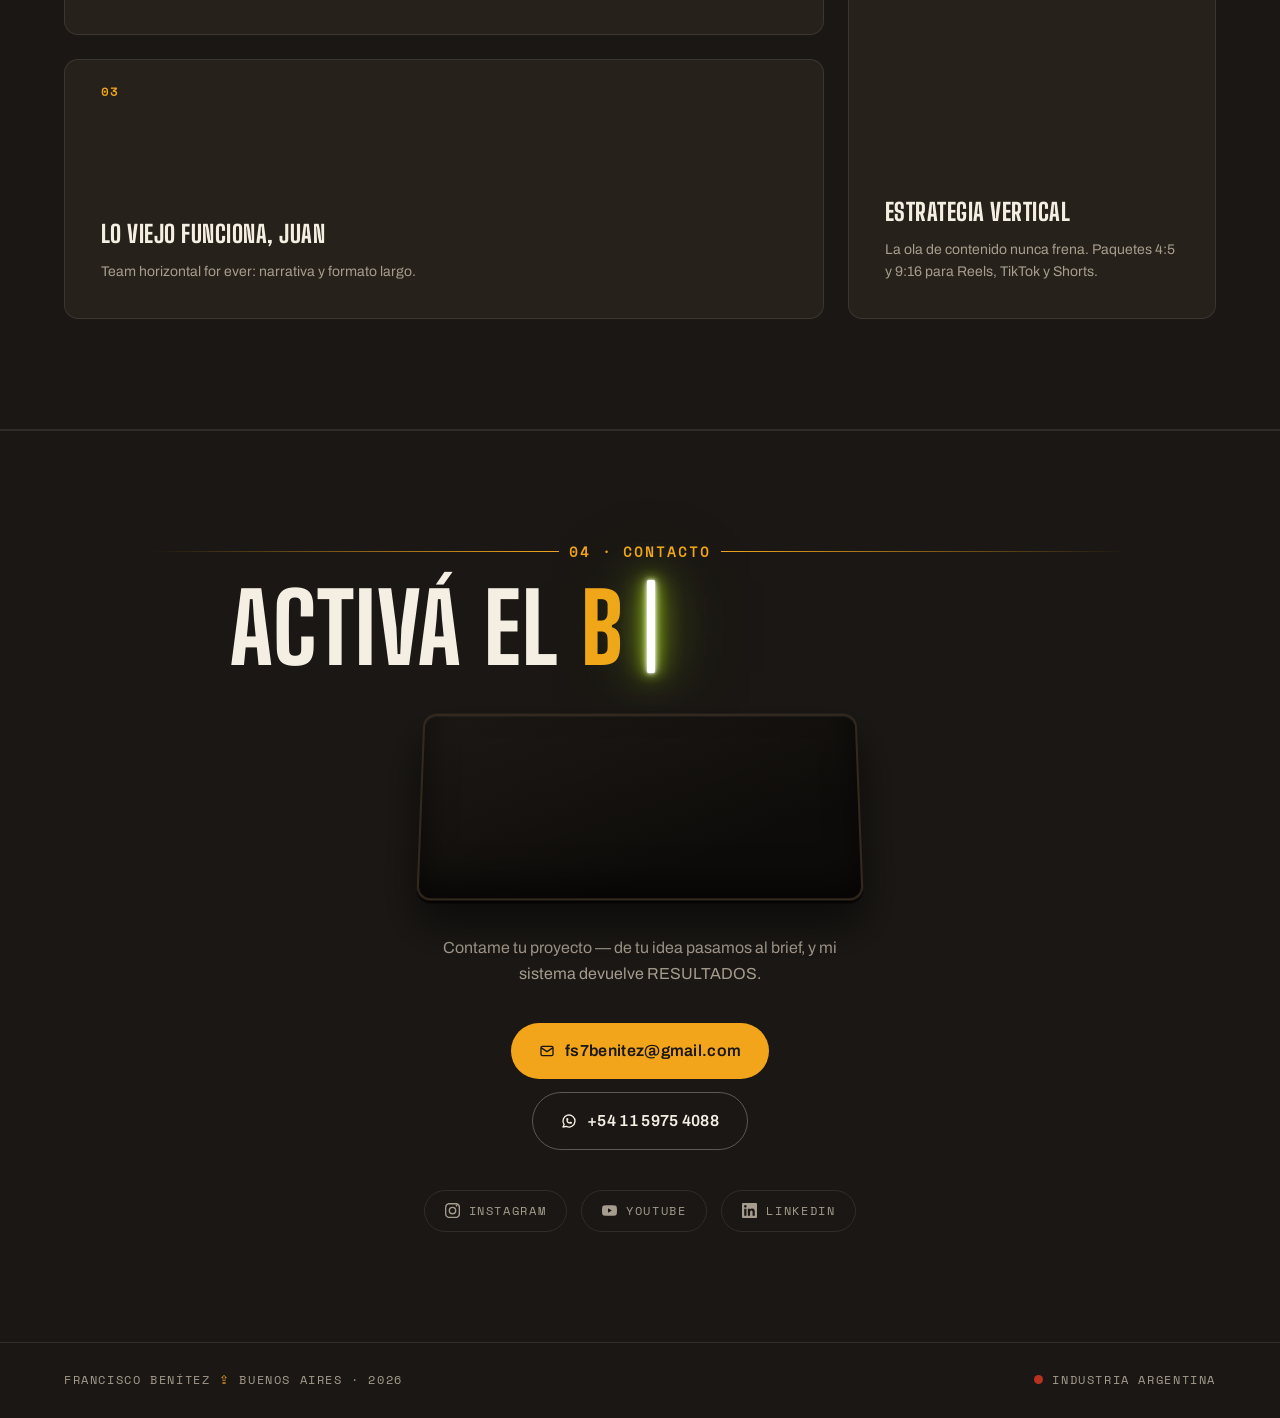
==== commit ef96391a: "Píldora del header: «respondo en menos de 24 HS» (letra ajustada en celu para que entre entera) Co-A" ====
--- a/index.html
+++ b/index.html
@@ -108,7 +108,7 @@
   <div class="cam" aria-hidden="true"><span class="cam-c tl"></span><span class="cam-c tr"></span><span class="cam-c bl"></span><span class="cam-c br"></span></div>
   <div class="rec"><span class="rec-l"><i></i> REC</span><span class="rec-r">FRANCISCO BENÍTEZ · CABA</span></div>
   <div class="hero-in">
-    <a class="avail" href="#contacto"><i aria-hidden="true"></i>Disponible para proyectos <span>· respondo en 24 hs</span></a>
+    <a class="avail" href="#contacto"><i aria-hidden="true"></i>Disponible para proyectos <span>· respondo en menos de 24 HS</span></a>
     <h1 class="hero-neon" id="heroNeon">
       <span class="hn-box">
         <span class="hn-screw bl"></span><span class="hn-screw br"></span>
--- a/css/proof.css
+++ b/css/proof.css
@@ -14,8 +14,8 @@
 .avail i::after{content:"";position:absolute;inset:-4px;border-radius:50%;border:1px solid var(--acid);opacity:0;animation:availPing 2.4s var(--e-out) infinite}
 @keyframes availPing{0%{transform:scale(.4);opacity:.8}70%,100%{transform:scale(1.5);opacity:0}}
 .avail:hover{border-color:color-mix(in srgb,var(--acid) 45%,transparent);background:color-mix(in srgb,var(--bg) 75%,transparent)}
-@media(max-width:560px){.avail{margin-bottom:var(--s-5);letter-spacing:.03em;padding:7px 12px 7px 11px;max-width:100%;white-space:nowrap}}   /* celu: la línea entera, sin cortar */
-@media(max-width:370px){.avail{letter-spacing:0;font-size:2.7vw;gap:6px}}
+@media(max-width:560px){.avail{margin-bottom:var(--s-5);letter-spacing:.03em;padding:7px 12px 7px 11px;max-width:100%;white-space:nowrap;font-size:min(var(--t-2xs),2.35vw)}}   /* celu: la línea entera, sin cortar */
+@media(max-width:370px){.avail{letter-spacing:0;font-size:2.35vw;gap:6px}}
 
 /* ── franja de cifras ── */
 .proof{position:relative;z-index:2;padding:var(--s-7) 0 var(--s-8)}
--- a/css/footer.css
+++ b/css/footer.css
@@ -3,7 +3,7 @@
 /* LED rec pulsante, igual que el del header */
 .foot-ind{display:inline-flex;align-items:center;gap:9px}
 .foot-ind i{width:9px;height:9px;border-radius:50%;background:var(--brasa);flex:none;position:relative;top:-.5px;animation:blink 1.2s infinite}  /* centro de las mayúsculas, no de la caja de línea */
-/* celu: la firma en un solo renglón (sin «2026» huérfano) */
-@media(max-width:560px){.foot>span:first-child{white-space:nowrap;letter-spacing:.06em}}
+/* celu: firma en un solo renglón y todo centrado (compu: a los costados) */
+@media(max-width:560px){.foot{flex-direction:column;align-items:center;text-align:center}.foot>span:first-child{white-space:nowrap;letter-spacing:.06em}}
 @media(max-width:370px){.foot>span:first-child{letter-spacing:0;font-size:2.9vw}}
 } /* fin @layer footer */
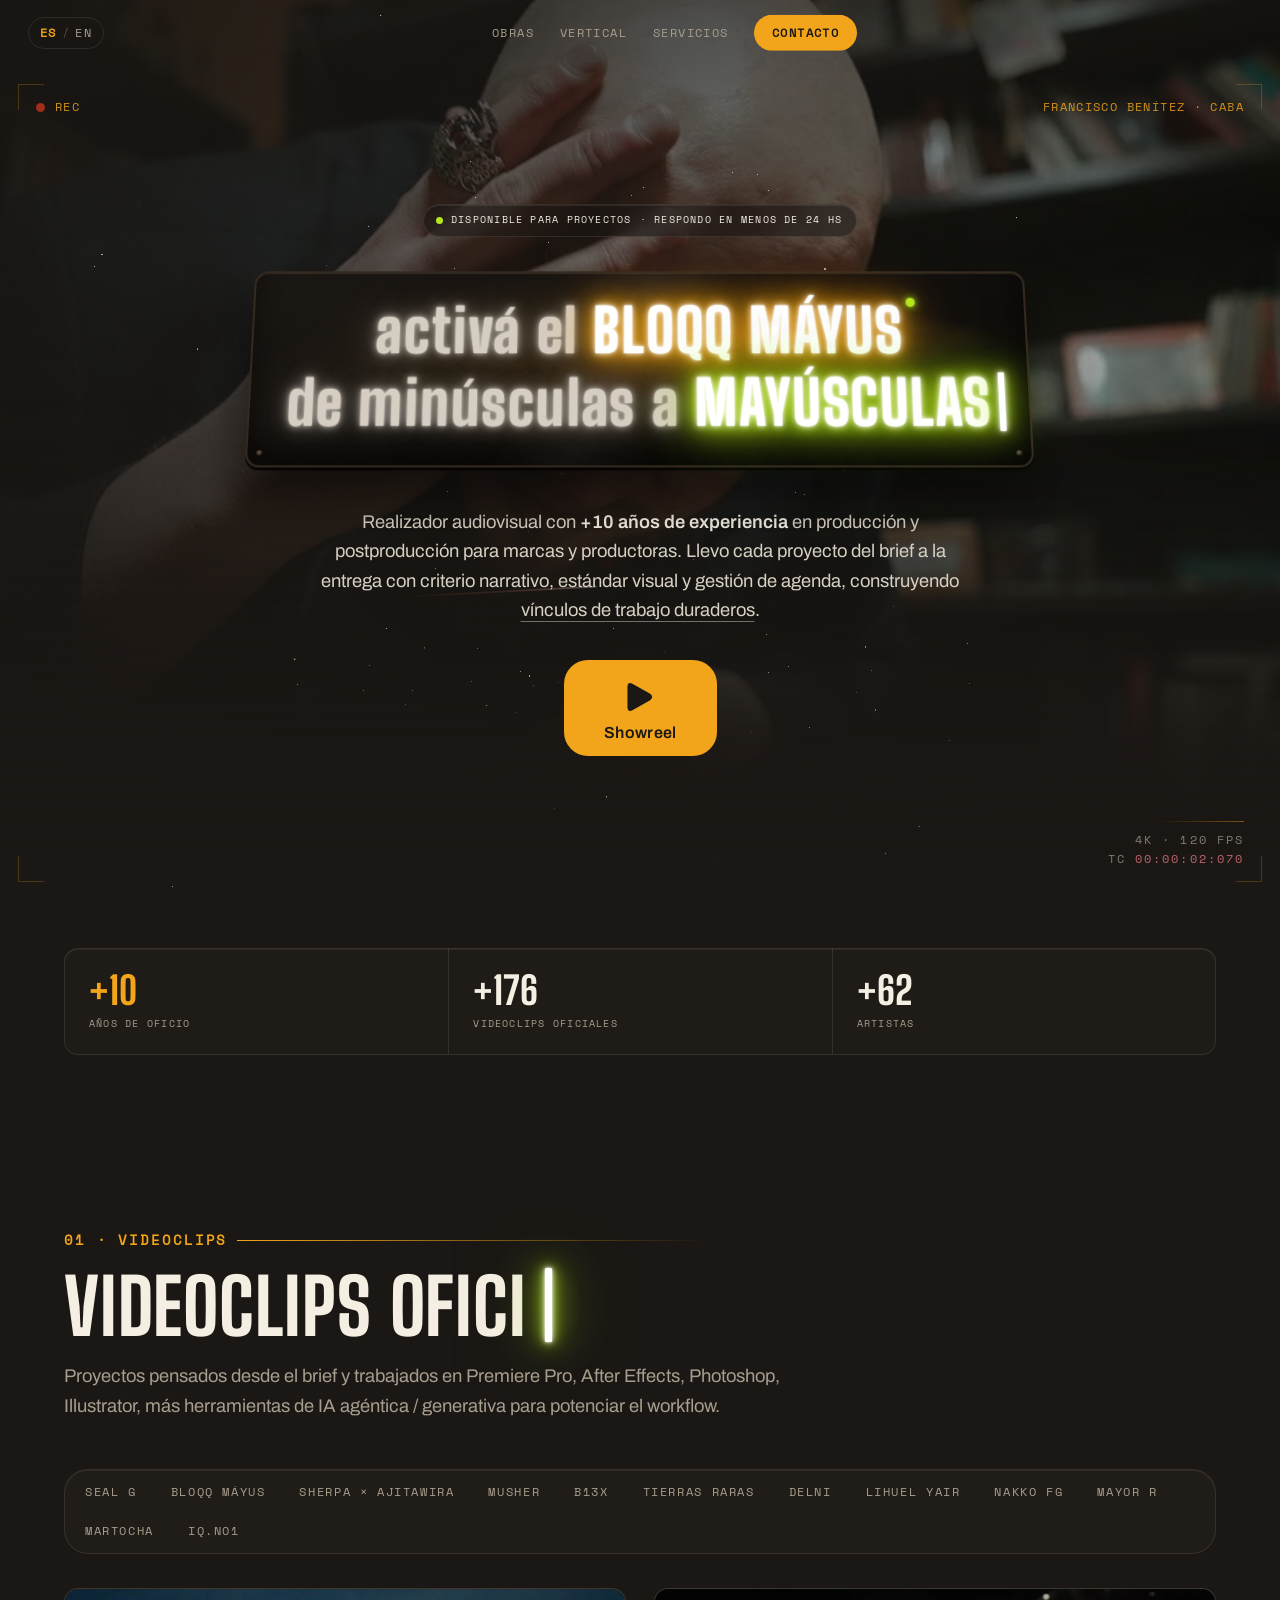
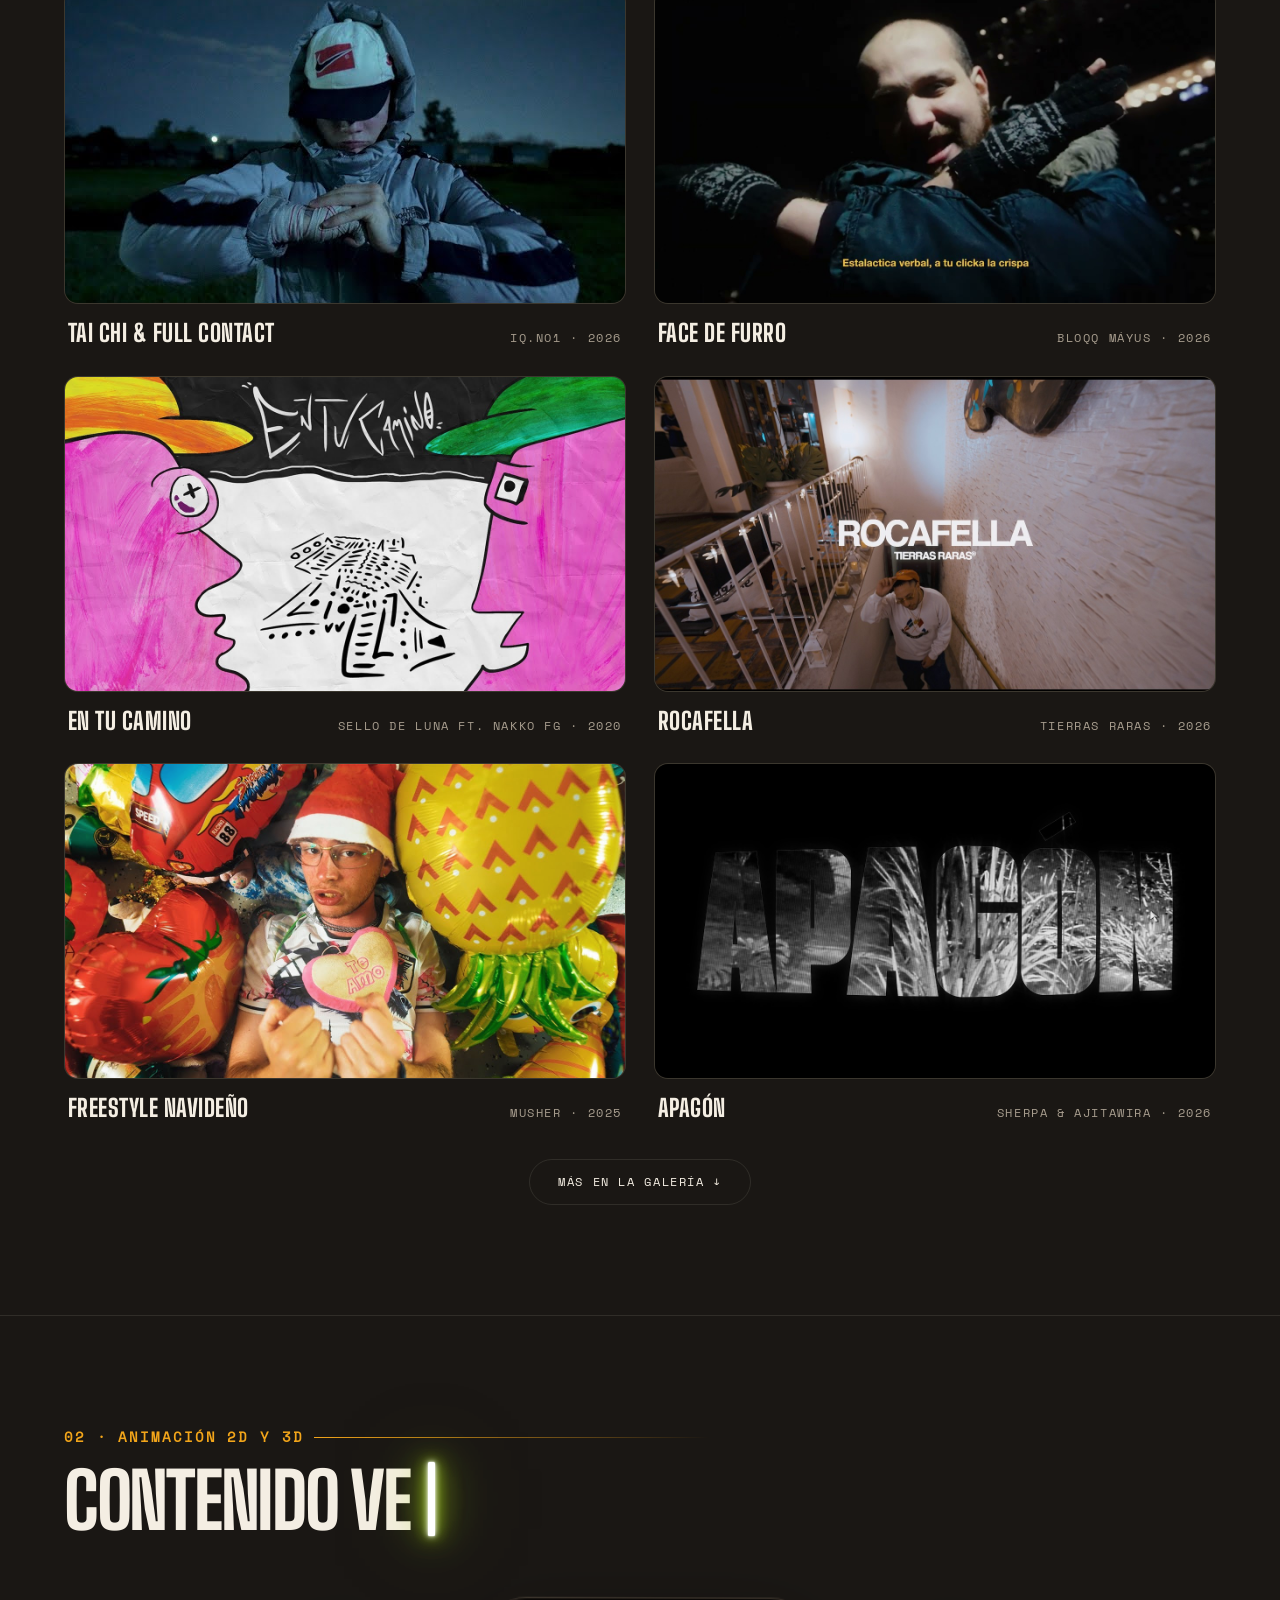
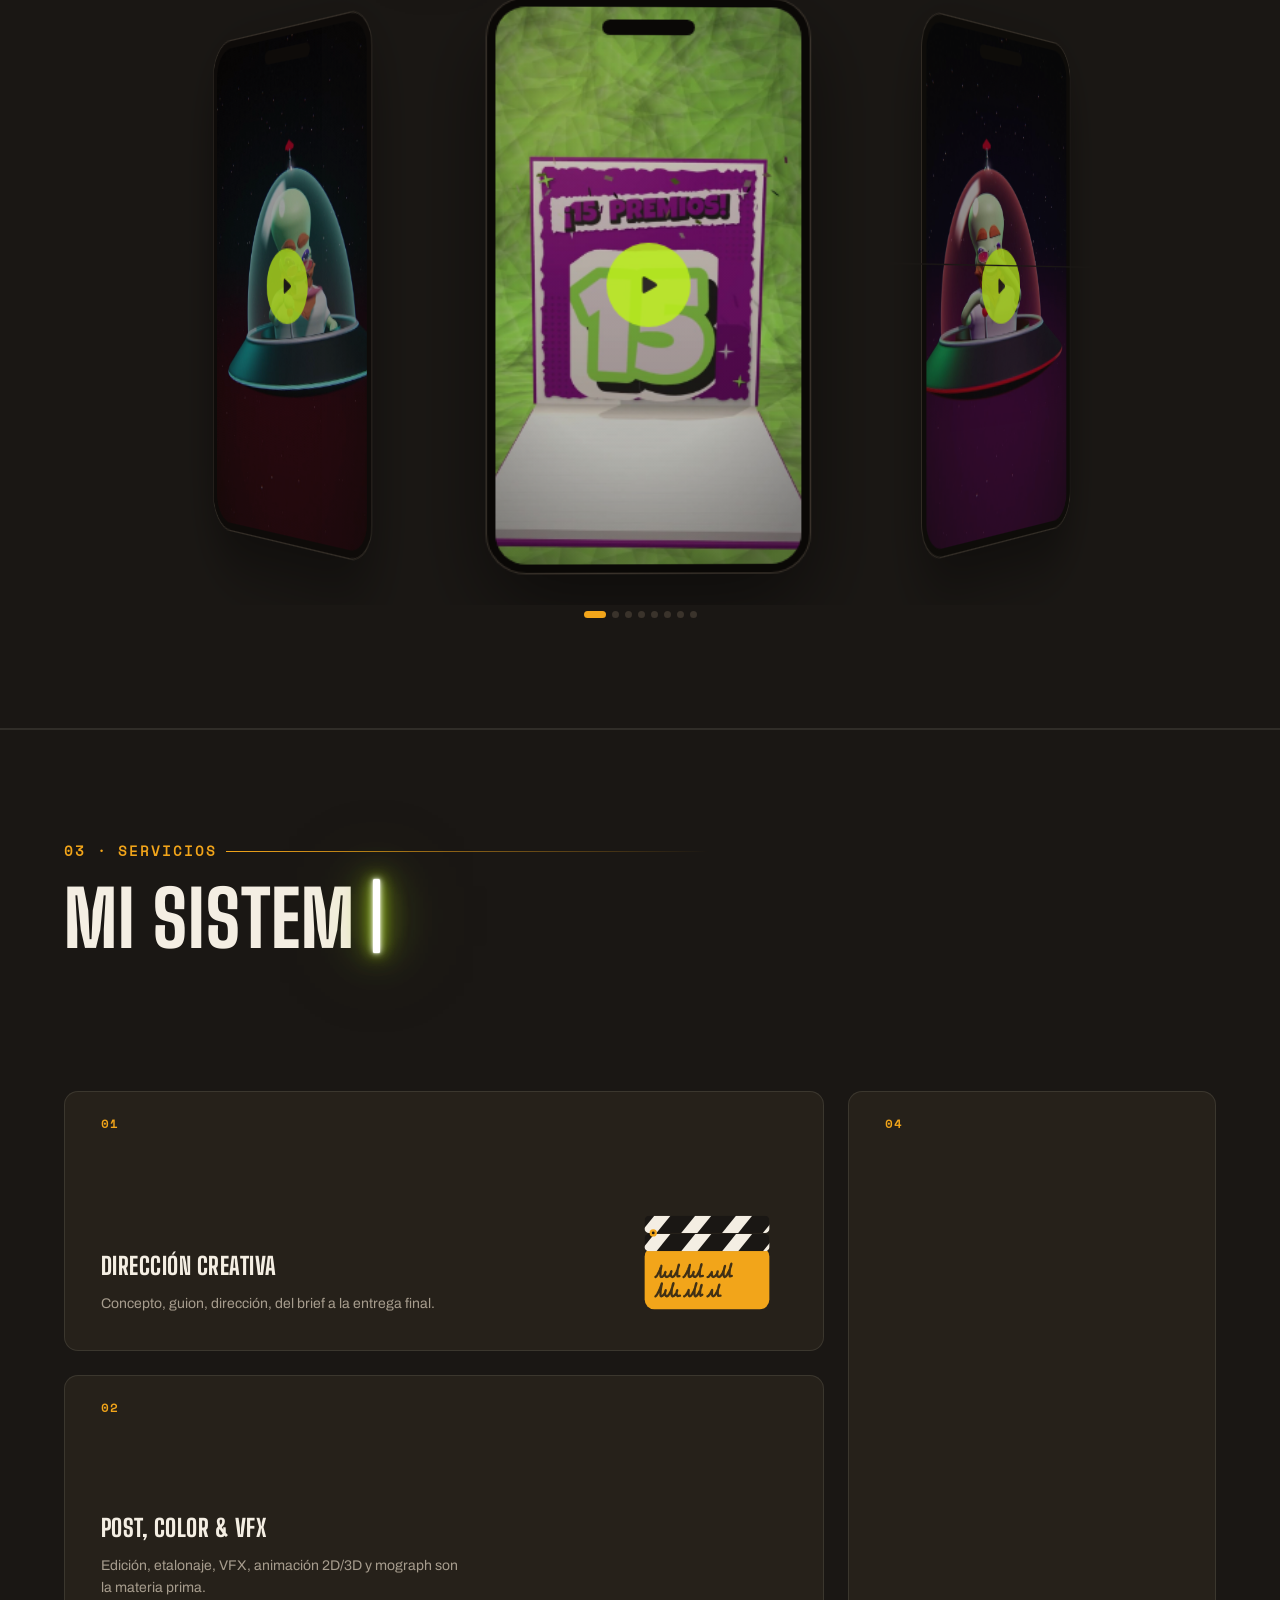
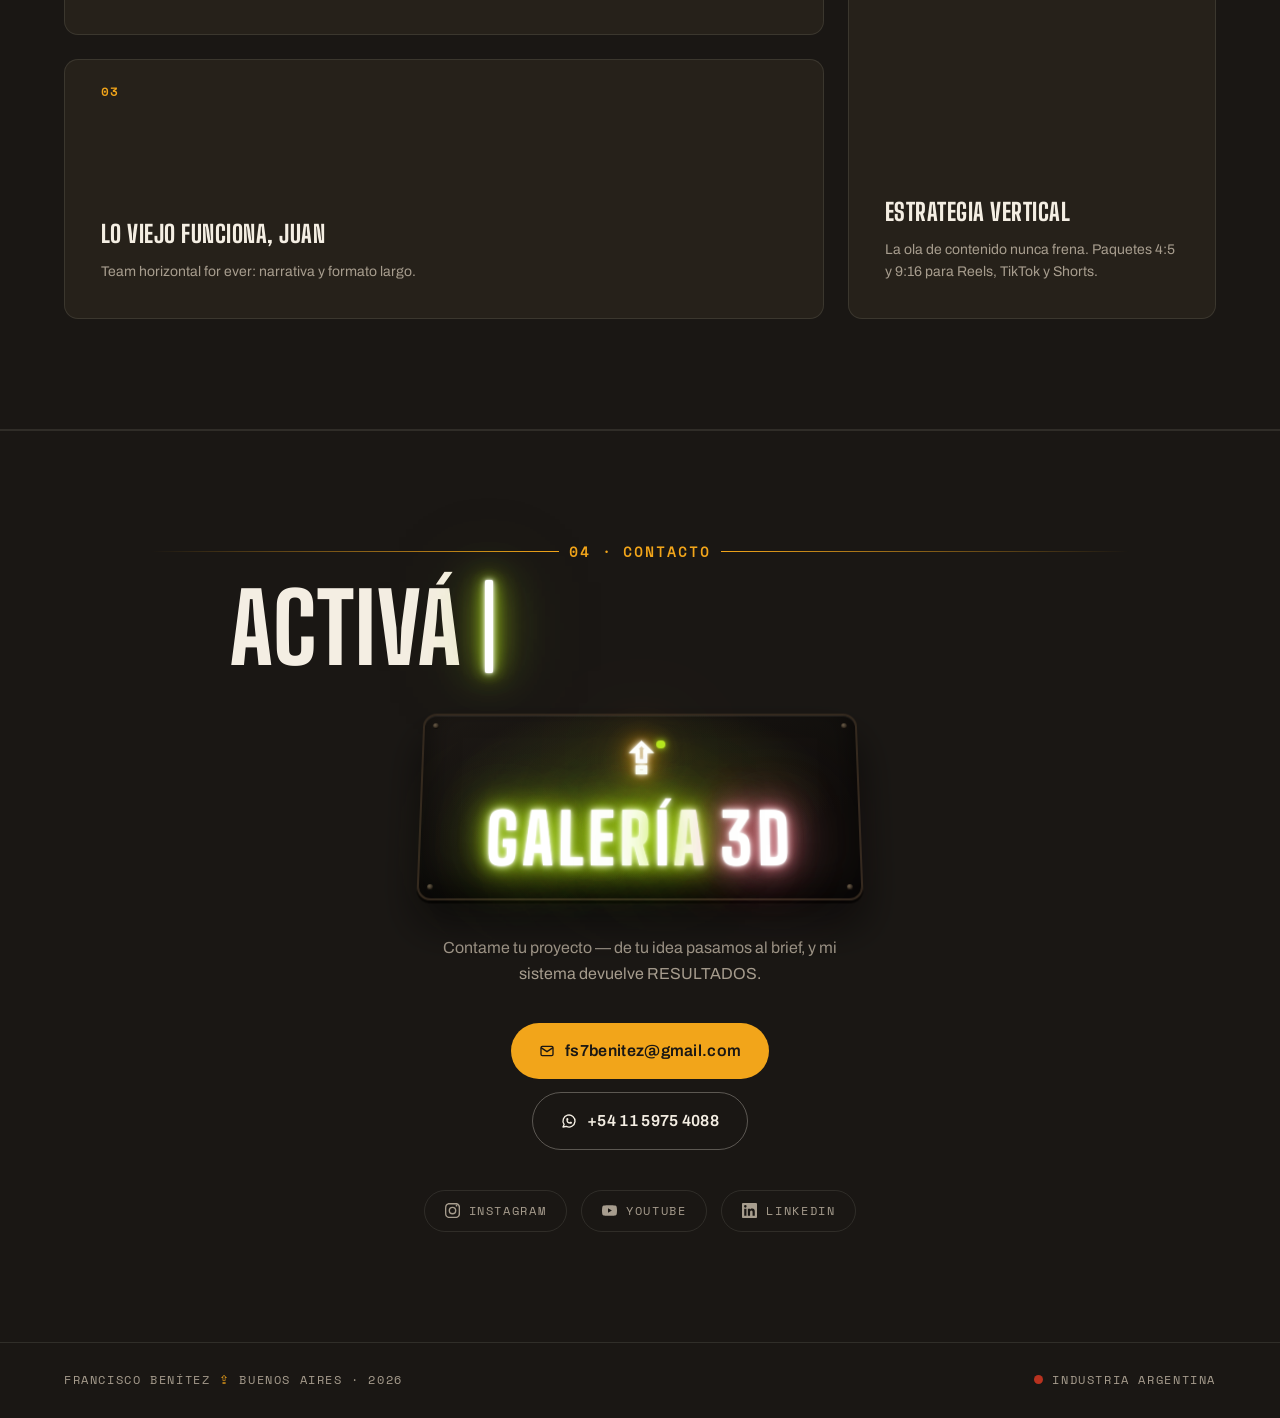
==== commit d214bb5a: "Botón ES/EN: traducción del sitio al inglés con un clic Agrega js/i18n.js (tabla de traducción + t()" ====
--- a/index.html
+++ b/index.html
@@ -74,6 +74,7 @@
 
 <nav id="nav">
   <div class="nav-in">
+    <button type="button" id="langBtn" class="lang" data-lang="es" aria-label="Switch to English"><span class="l-es">ES</span><i>/</i><span class="l-en">EN</span></button>
     <div class="nav-links" id="navLinks">
       <div class="nl-l">
         <a href="#trabajo">Obras</a>
@@ -285,6 +286,7 @@
 </div>
 
 <script src="js/core.js"></script>
+<script src="js/i18n.js"></script>
 <script src="content/site.js"></script>
 <script src="js/bind.js"></script>
 <script src="js/thumbs.js"></script>
--- a/css/nav.css
+++ b/css/nav.css
@@ -58,4 +58,13 @@
   .nav-links a.cta{padding:7px 10px}
 }
 @media(max-width:350px){.nav-links{--ngap:5px;font-size:var(--t-2xs);letter-spacing:.06em}.nav-links a.cta{padding:6px 7px}}
+/* ---------- selector de idioma ES / EN (esquina izquierda; los links van centrados) ---------- */
+.lang{position:relative;z-index:1;display:inline-flex;align-items:center;gap:5px;padding:6px 11px;border:1px solid var(--line);border-radius:var(--r-pill);
+  background:transparent;color:var(--mut);font-family:var(--mono);font-size:var(--t-xs);letter-spacing:.12em;cursor:pointer;transition:color var(--d-1),border-color var(--d-1)}
+.lang:hover{color:var(--txt);border-color:color-mix(in srgb,var(--txt) 35%,transparent)}
+.lang i{font-style:normal;opacity:.4}
+.lang[data-lang="es"] .l-es,.lang[data-lang="en"] .l-en{color:var(--acc);font-weight:700}
+@media(max-width:480px){.lang{padding:5px 8px;gap:3px;font-size:var(--t-2xs);letter-spacing:.06em}}
+/* pantallas mínimas: muestra solo el idioma al que cambia (EN o ES) para no pisar los links */
+@media(max-width:350px){.lang i,.lang[data-lang="es"] .l-es,.lang[data-lang="en"] .l-en{display:none}.lang{padding:5px 8px}.lang[data-lang="es"] .l-en,.lang[data-lang="en"] .l-es{color:var(--acc);font-weight:700}}
 } /* fin @layer nav */
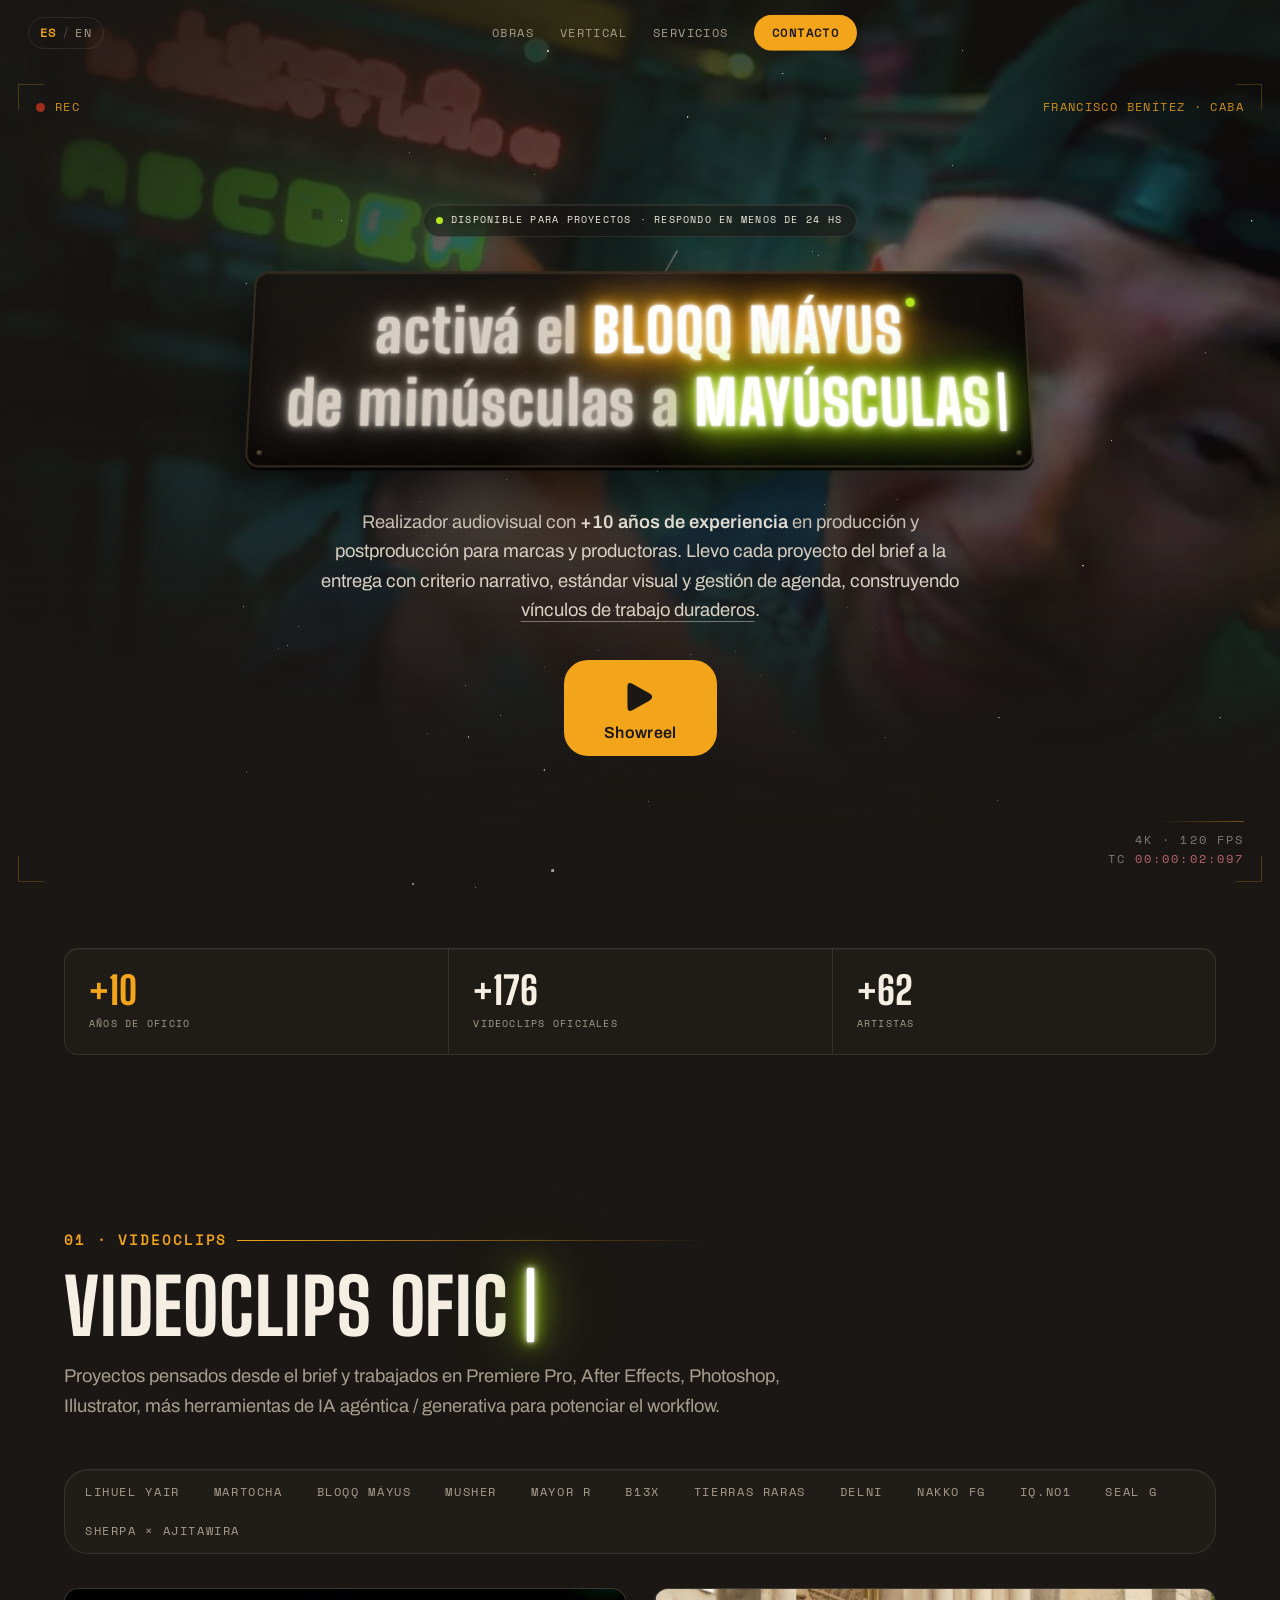
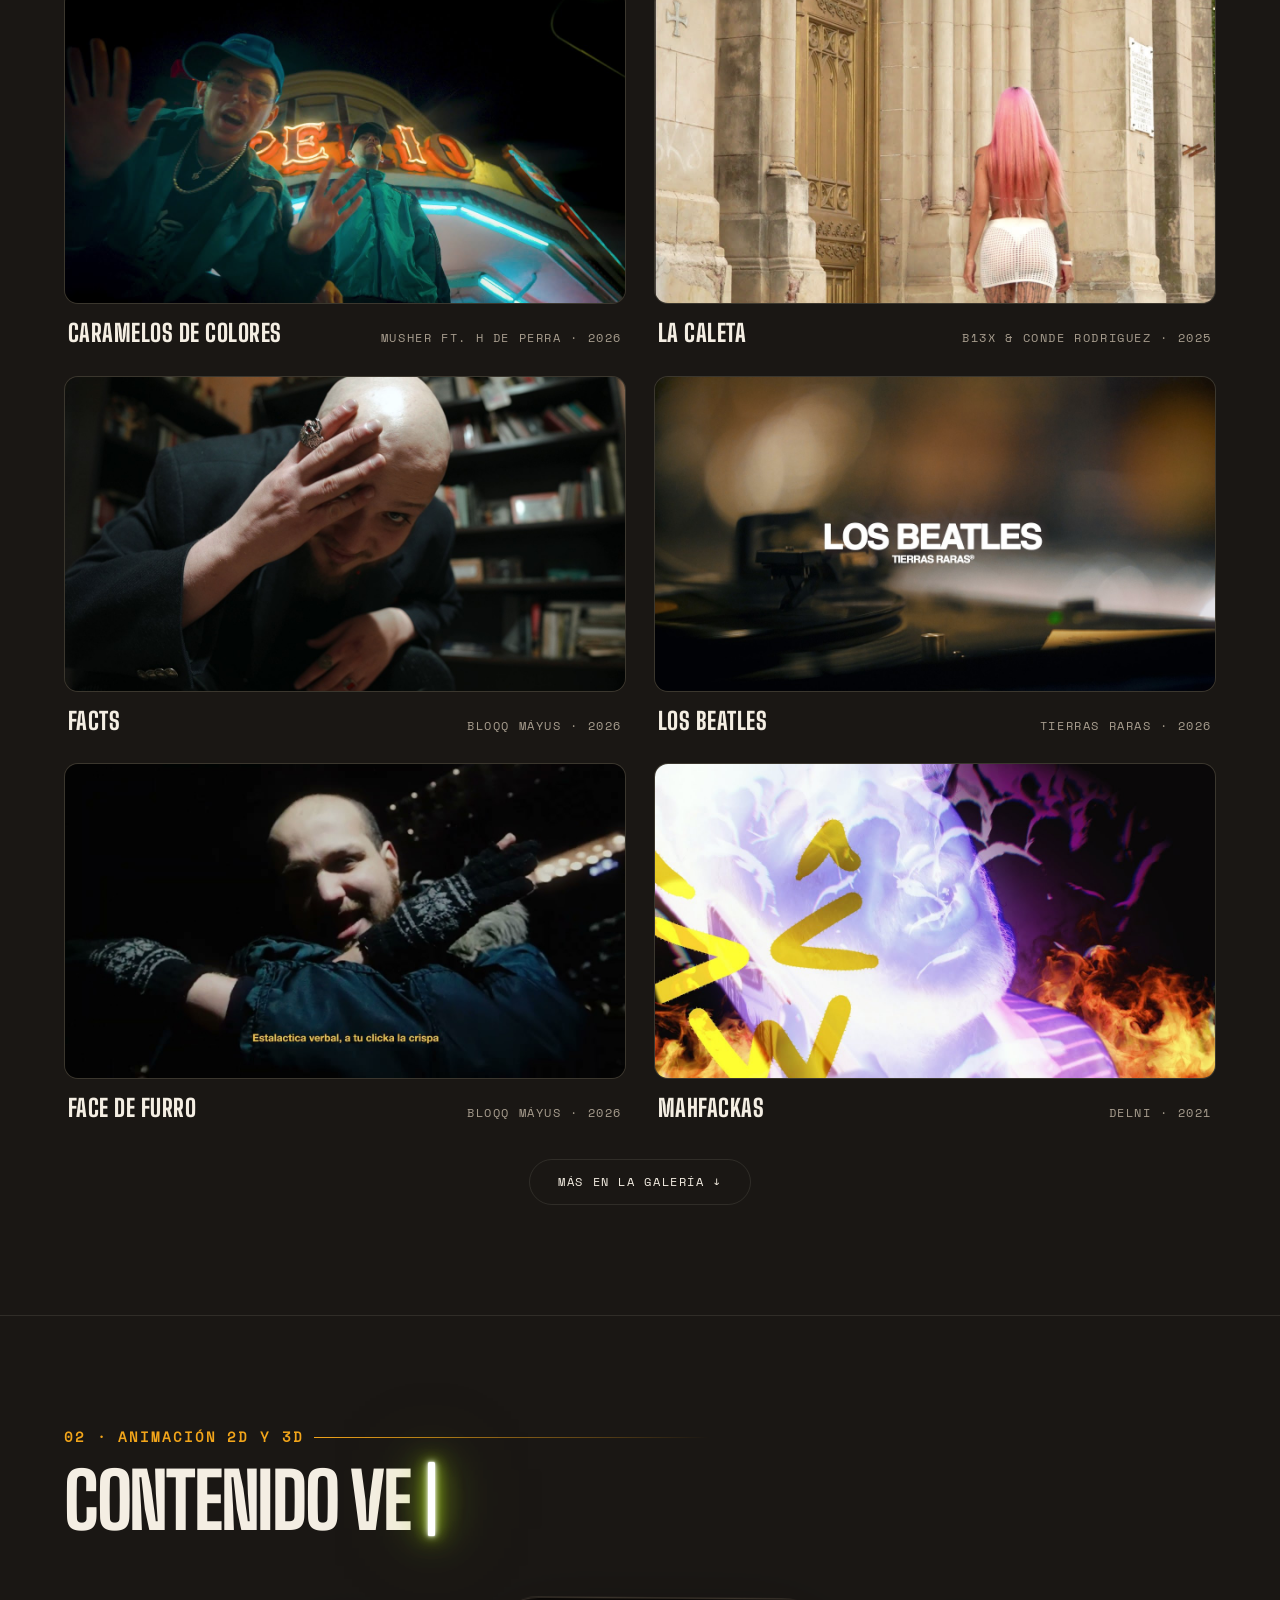
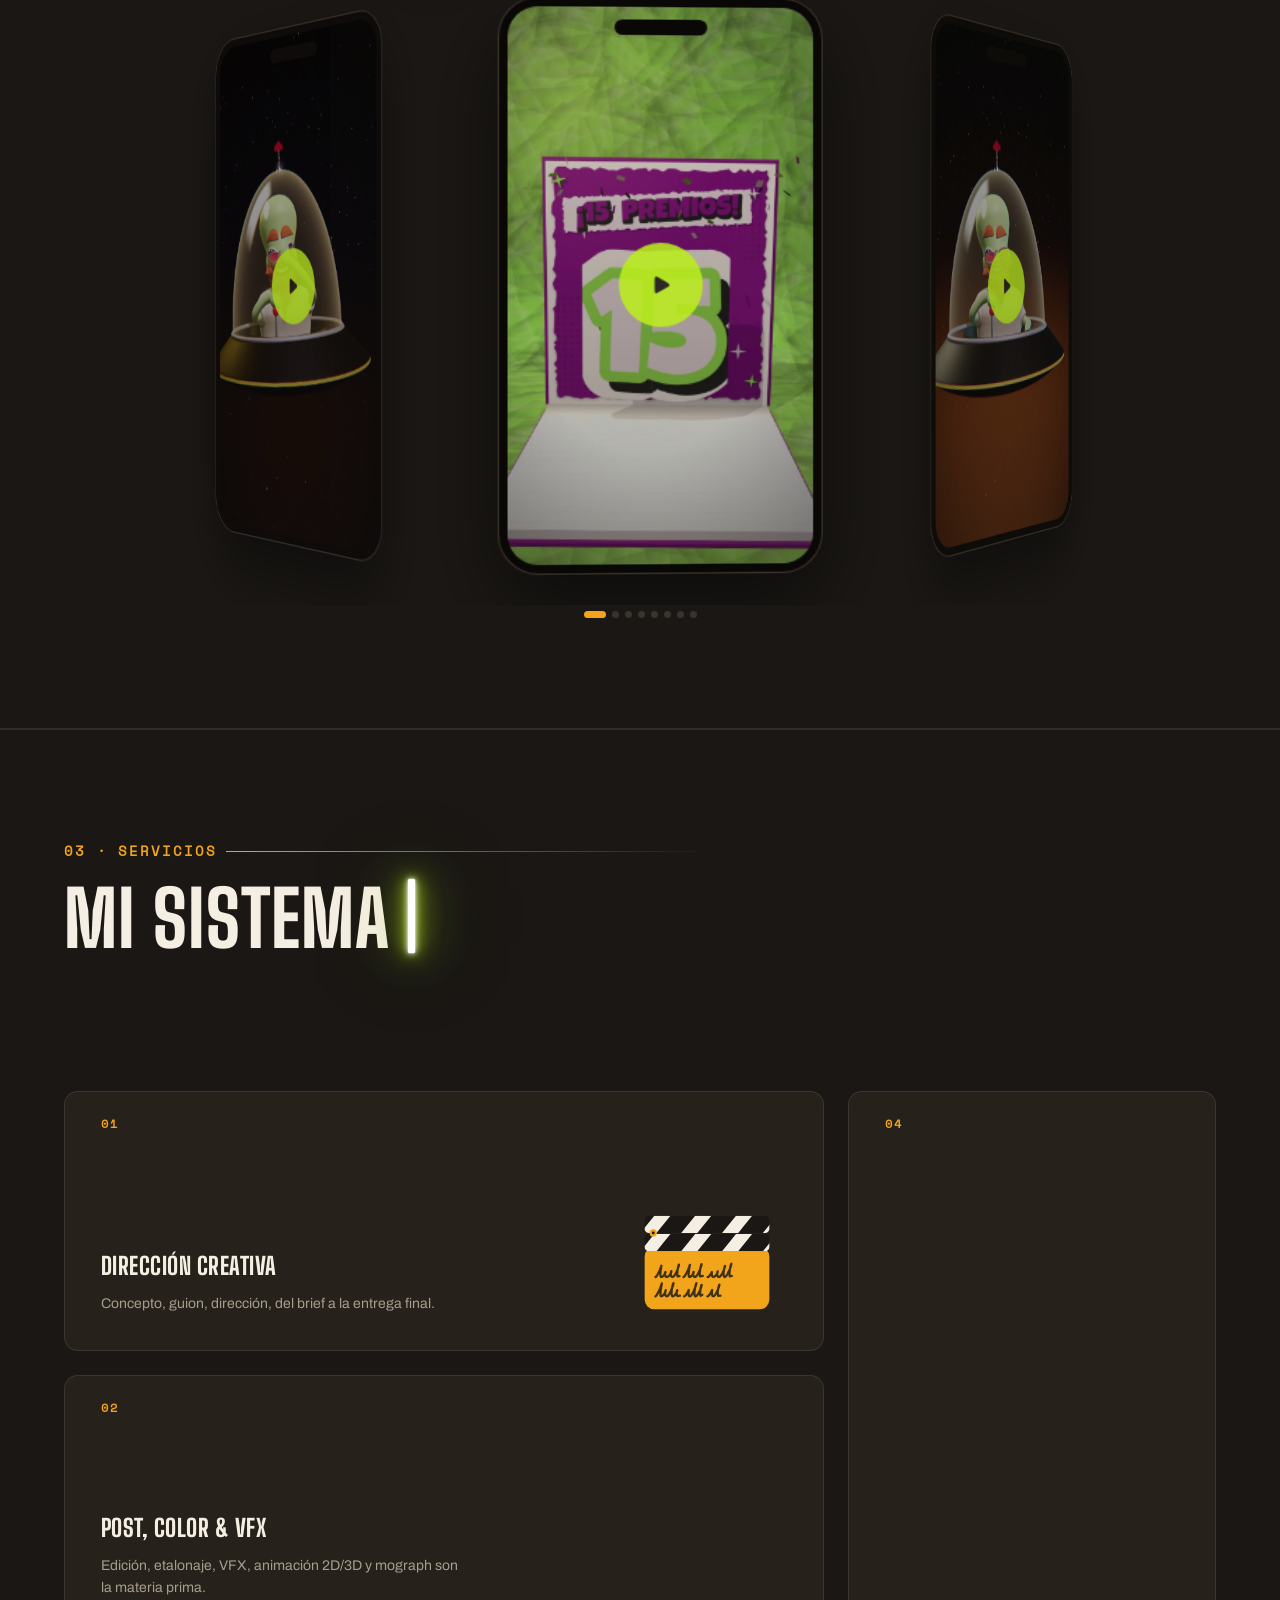
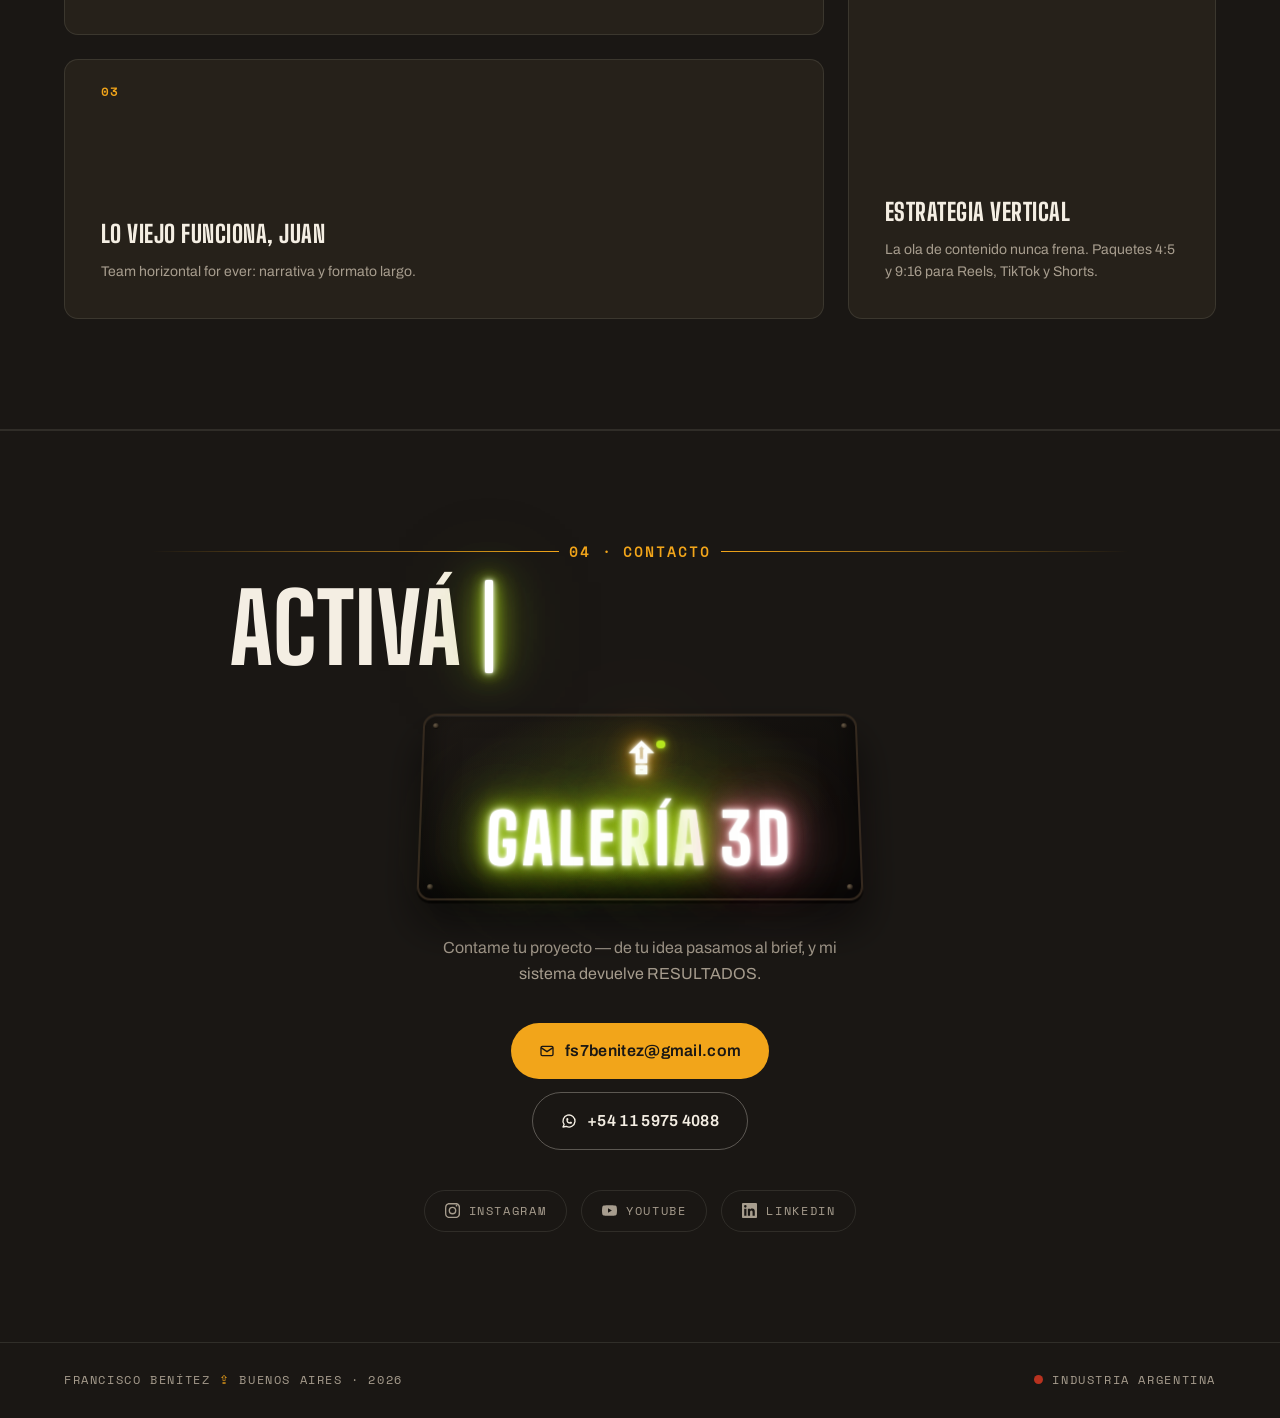
==== commit d37ba978: "Header: loop mudo del showreel (compu 720p + vertical celu), baja después de cargar la página Co-Aut" ====
--- a/index.html
+++ b/index.html
@@ -13,16 +13,16 @@
 <meta property="og:url" content="https://bloqqmayus.github.io/">
 <meta property="og:title" content="Francisco Benítez — BLOQQ MÁYUS · Filmmaker &amp; Contenido Vertical">
 <meta property="og:description" content="Director creativo, rapero y filmmaker: guión, montaje, edición, VFX y motion graphics. De tu idea, al RESULTADO. Buenos Aires, Argentina.">
-<meta property="og:image" content="https://bloqqmayus.github.io/assets/hero/og-anterior.jpg">
+<meta property="og:image" content="https://bloqqmayus.github.io/assets/hero/og-reel.jpg">
 <meta property="og:image:width" content="1200">
 <meta property="og:image:height" content="630">
-<meta property="og:image:alt" content="Francisco Benítez (BLOQQ MÁYUS) mirando a cámara a través de sus dedos">
+<meta property="og:image:alt" content="Cuadro del showreel de Francisco Benítez (BLOQQ MÁYUS)">
 <meta property="og:site_name" content="BLOQQ MÁYUS">
 <meta property="og:locale" content="es_AR">
 <meta name="twitter:card" content="summary_large_image">
 <meta name="twitter:title" content="Francisco Benítez — BLOQQ MÁYUS · Filmmaker">
 <meta name="twitter:description" content="Director creativo, rapero y filmmaker: guión, montaje, edición, VFX y motion graphics. De tu idea, al RESULTADO.">
-<meta name="twitter:image" content="https://bloqqmayus.github.io/assets/hero/og-anterior.jpg">
+<meta name="twitter:image" content="https://bloqqmayus.github.io/assets/hero/og-reel.jpg">
 <!-- Datos estructurados para buscadores e IAs (schema.org). Si cambian email, teléfono o redes en
      content/site.js, actualizarlos también acá: Google lee esto sin ejecutar JS. -->
 <script type="application/ld+json">
@@ -33,7 +33,7 @@
   "name": "Francisco Benítez",
   "alternateName": ["BLOQQ MÁYUS", "Bloqq Máyus"],
   "url": "https://bloqqmayus.github.io/",
-  "image": "https://bloqqmayus.github.io/assets/hero/og-anterior.jpg",
+  "image": "https://bloqqmayus.github.io/assets/hero/og-reel.jpg",
   "jobTitle": "Director creativo y filmmaker",
   "description": "Director creativo, rapero y filmmaker argentino: guion, montaje, edición, VFX, motion graphics y contenido vertical.",
   "knowsAbout": ["Dirección de videoclips", "Edición de video", "Color", "VFX", "Motion graphics", "Animación 2D/3D", "Contenido vertical"],
@@ -98,12 +98,14 @@
          · volver a la anterior:  assets/hero/anterior.jpg
          · imagen nueva:          copiá el archivo a assets/hero/ y usá su nombre
          · video:                 descomentá el <video> de abajo y borrá el <img>
+         · AHORA: loop del showreel (reel.mp4 en compu, reel-vertical.mp4 en celu
+           vertical, por <source media>); la foto anterior.jpg queda para volver
        El zoom suave en loop lo pone la CSS (.hero-img img/video), no el archivo.
        ⚠️ REGLA: si cambia el medio del header, cambia también og:image y
        twitter:image del <head> — es la vista previa al compartir el link.
        ═══════════════════════════════════════════════════════════════════════ -->
   <div class="hero-img">
-    <picture><source srcset="assets/hero/anterior.avif" type="image/avif"><source srcset="assets/hero/anterior.webp" type="image/webp"><img src="assets/hero/anterior.jpg" width="1280" height="720" alt="Francisco Benítez mirando a cámara a través de sus dedos" fetchpriority="high" decoding="async"></picture>
+    <video muted loop playsinline preload="none" poster="assets/hero/reel-poster.jpg" aria-hidden="true" id="heroVid"><source data-src="assets/hero/reel-vertical.mp4" media="(max-width:760px) and (orientation:portrait)" type="video/mp4"><source data-src="assets/hero/reel.mp4" type="video/mp4"></video>
     <!-- <video src="assets/hero/clip.mp4" poster="assets/hero/bloqq-bg.jpg" autoplay muted loop playsinline></video> -->
   </div>
   <div class="cam" aria-hidden="true"><span class="cam-c tl"></span><span class="cam-c tr"></span><span class="cam-c bl"></span><span class="cam-c br"></span></div>
--- a/css/hero.css
+++ b/css/hero.css
@@ -13,13 +13,13 @@
 /* el zoom suave en loop lo pone esta regla, no el archivo: sirve igual para
    <img> y para <video>, así que cambiar el medio no toca la animación */
 .hero-img picture{display:contents}   /* <picture> con AVIF/WebP: no agrega caja, el <img> sigue llenando el header */
-.hero-img img,.hero-img video{width:100%;height:100%;object-fit:cover;object-position:72% 28%;
+.hero-img img,.hero-img video{width:100%;height:100%;object-fit:cover;object-position:50% 40%;
   transform:scale(1.05);animation:slowzoom 24s ease-in-out infinite alternate;
   will-change:transform}   /* el zoom corre en el compositor, no repinta la imagen */
 @keyframes slowzoom{from{transform:scale(1.05)}to{transform:scale(1.13)}}
 /* en celu el encuadre es angosto: se corre hacia el personaje para que la
    ilustración no quede en pura calle vacía */
-@media(max-width:760px){.hero-img img,.hero-img video{object-position:62% 20%}}
+@media(max-width:760px){.hero-img img,.hero-img video{object-position:50% 30%}}
 /* Fundido con el fondo de estrellas: arranca arriba, se abre al medio y
    ABAJO llega al color exacto del sitio (var(--bg)) al 100%, opaco. Antes
    quedaba en .95 y se veía el corte del borde inferior de la imagen.
@@ -152,7 +152,7 @@
   background:linear-gradient(270deg,color-mix(in srgb,var(--acc) 50%,transparent),transparent)}
 .hero-meta b{color:var(--rosa);font-weight:400}
 @media(max-width:640px){
-  .hero-img img,.hero-img video{object-position:62% 20%}
+  .hero-img img,.hero-img video{object-position:50% 30%}
   .hero-in{padding:132px 20px 84px}
   .cam{left:12px;right:12px;top:74px;bottom:12px}
   .cam-c{width:18px;height:18px}
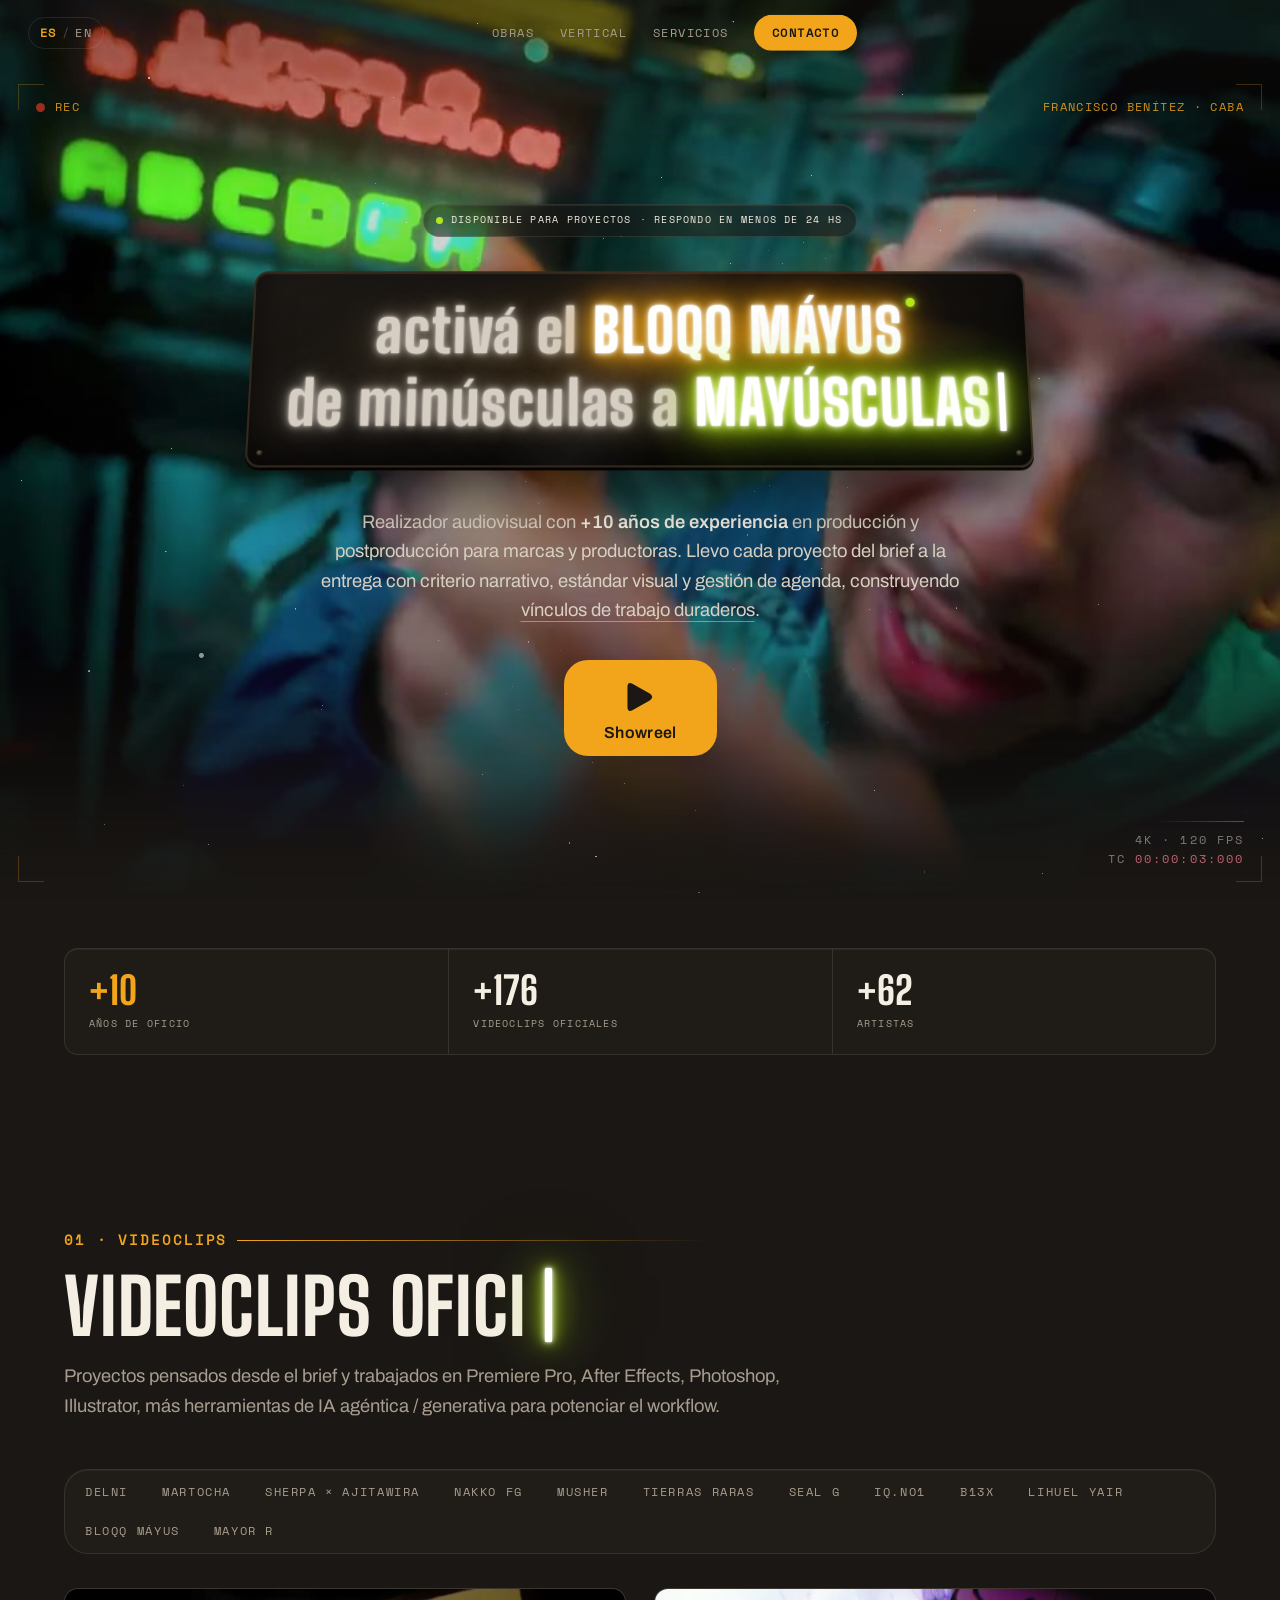
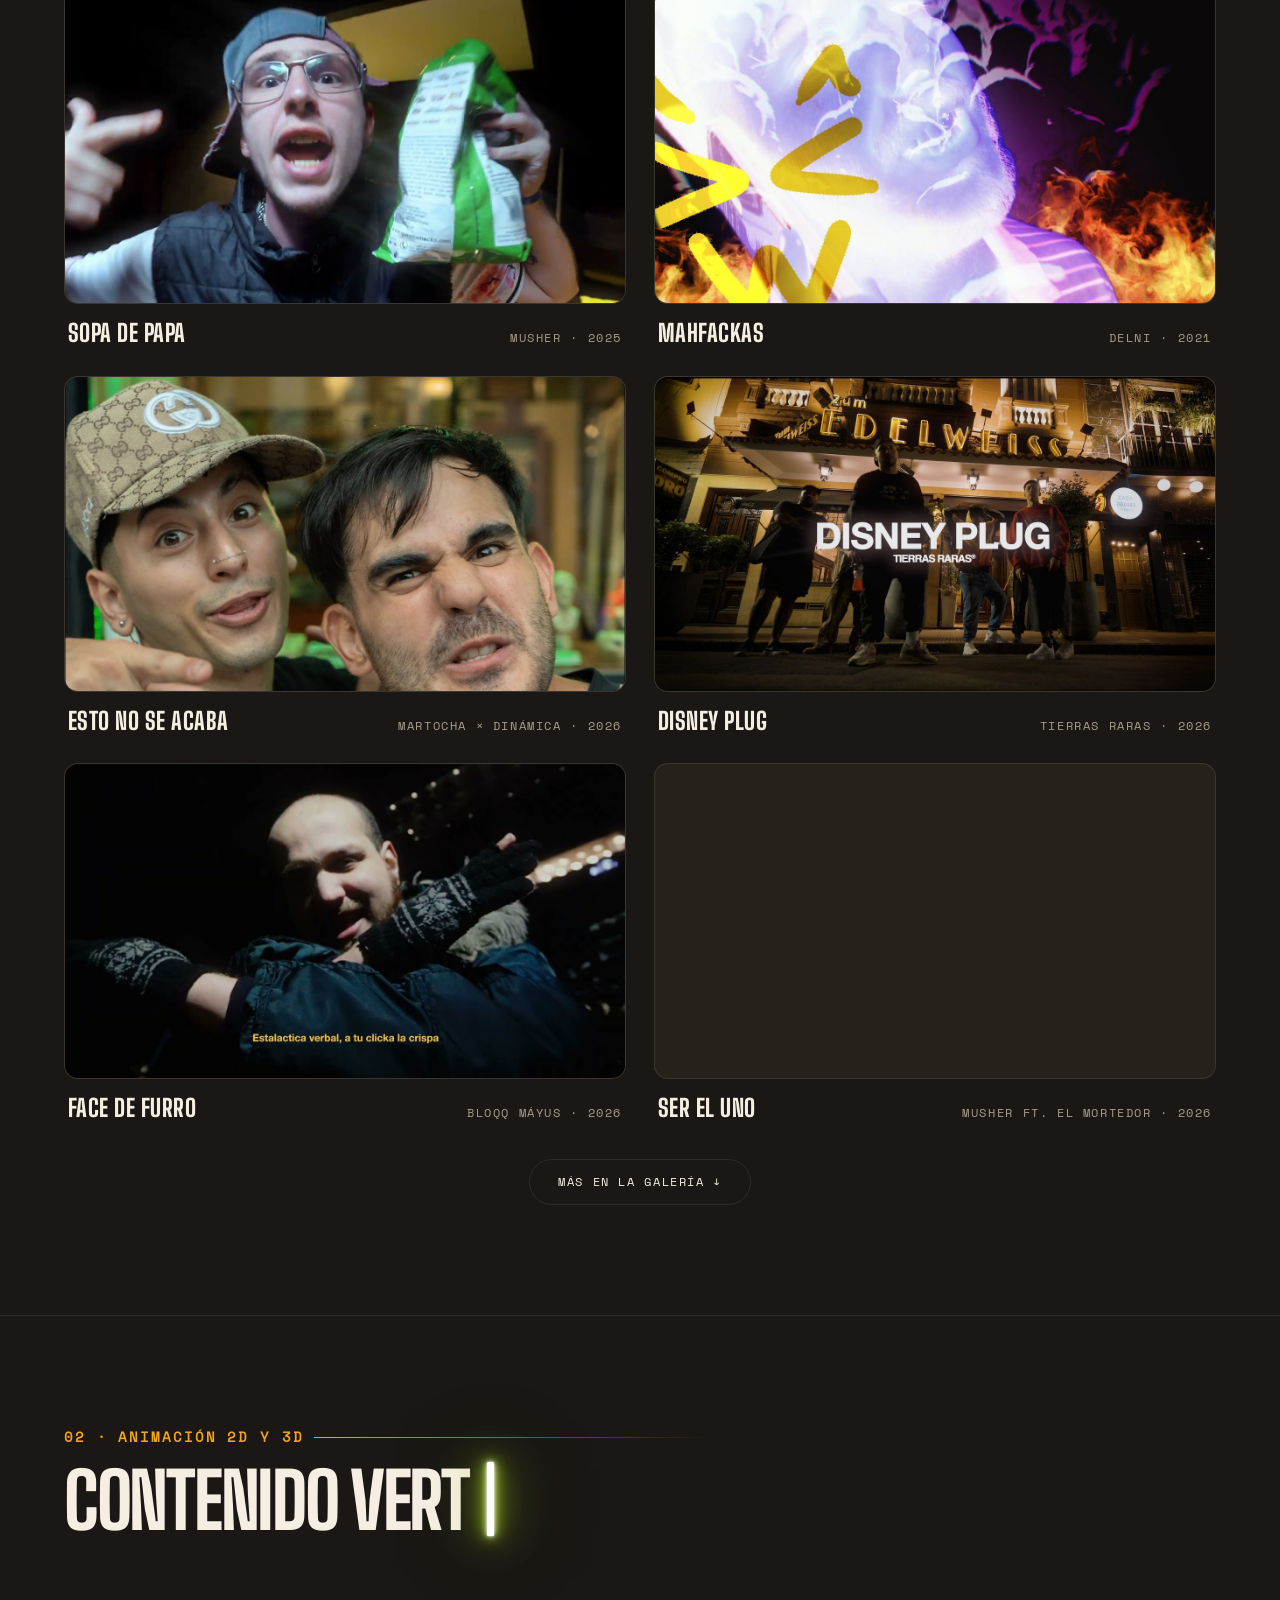
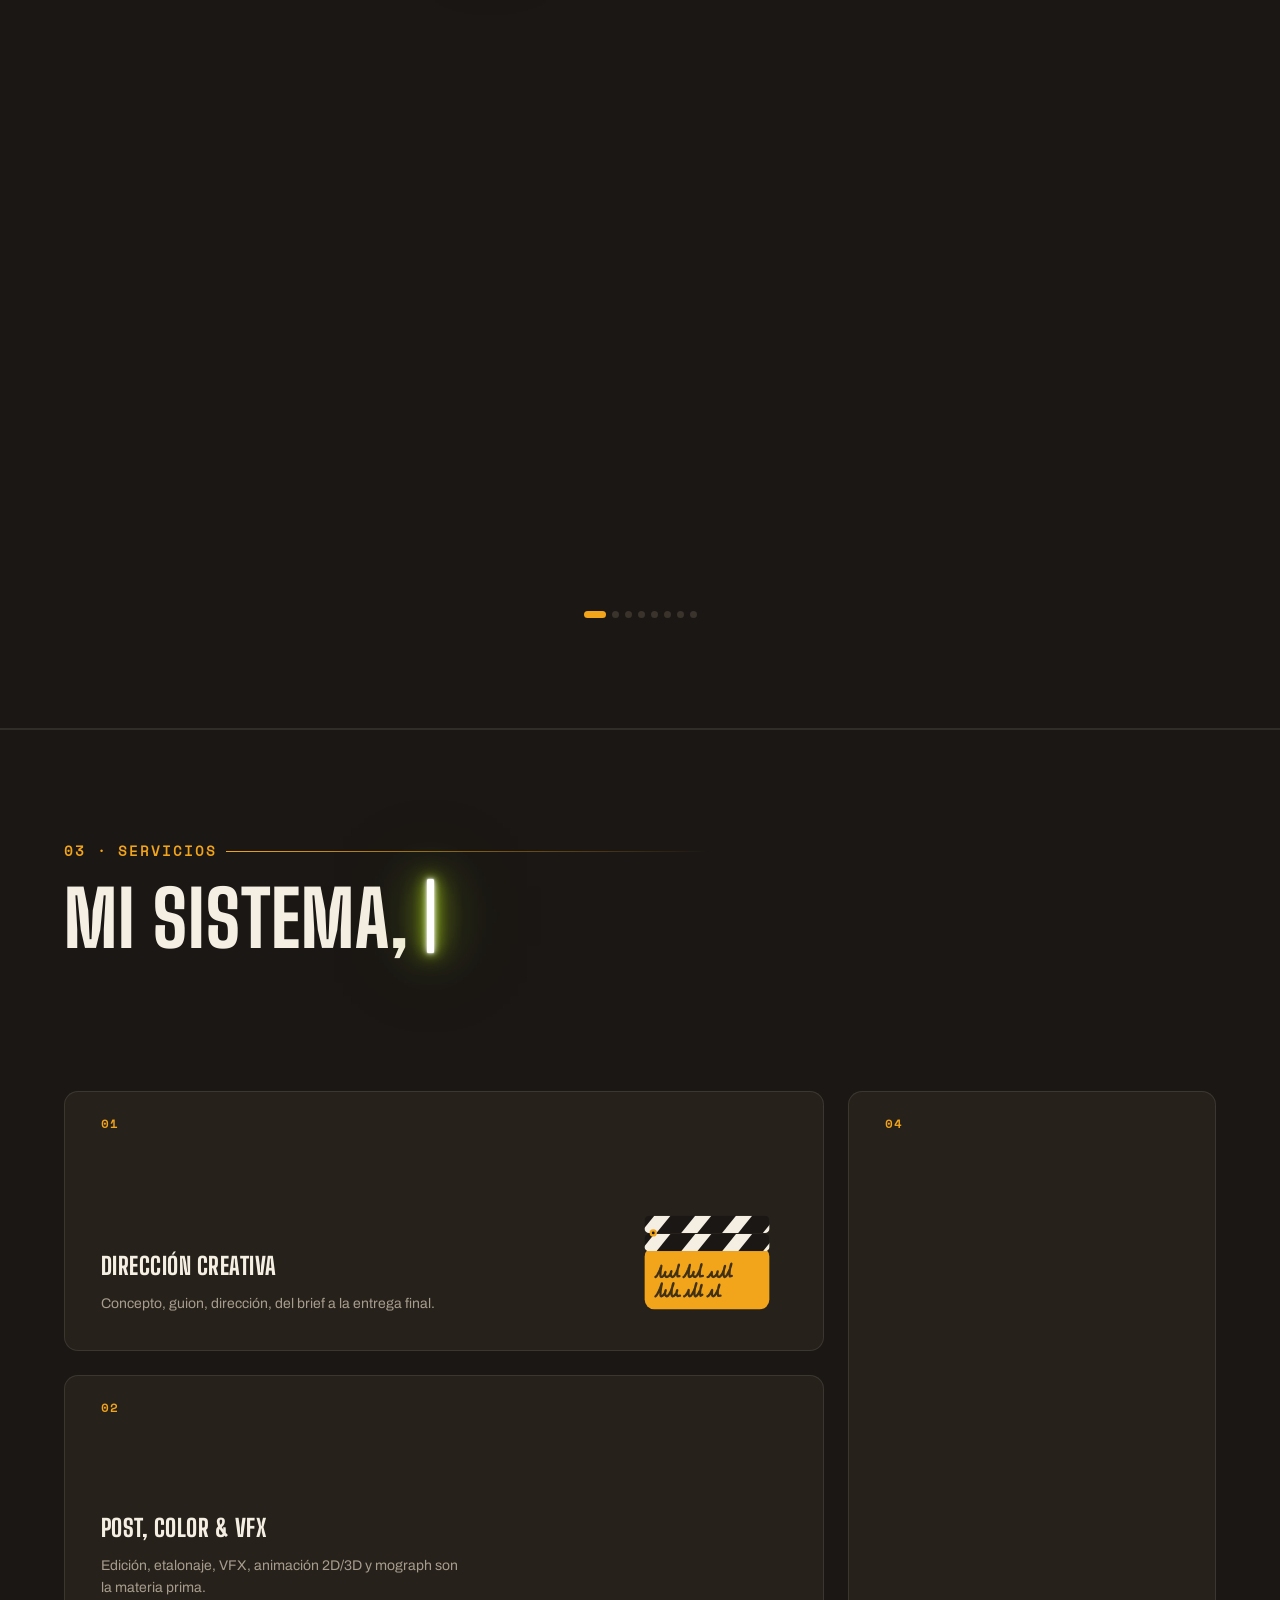
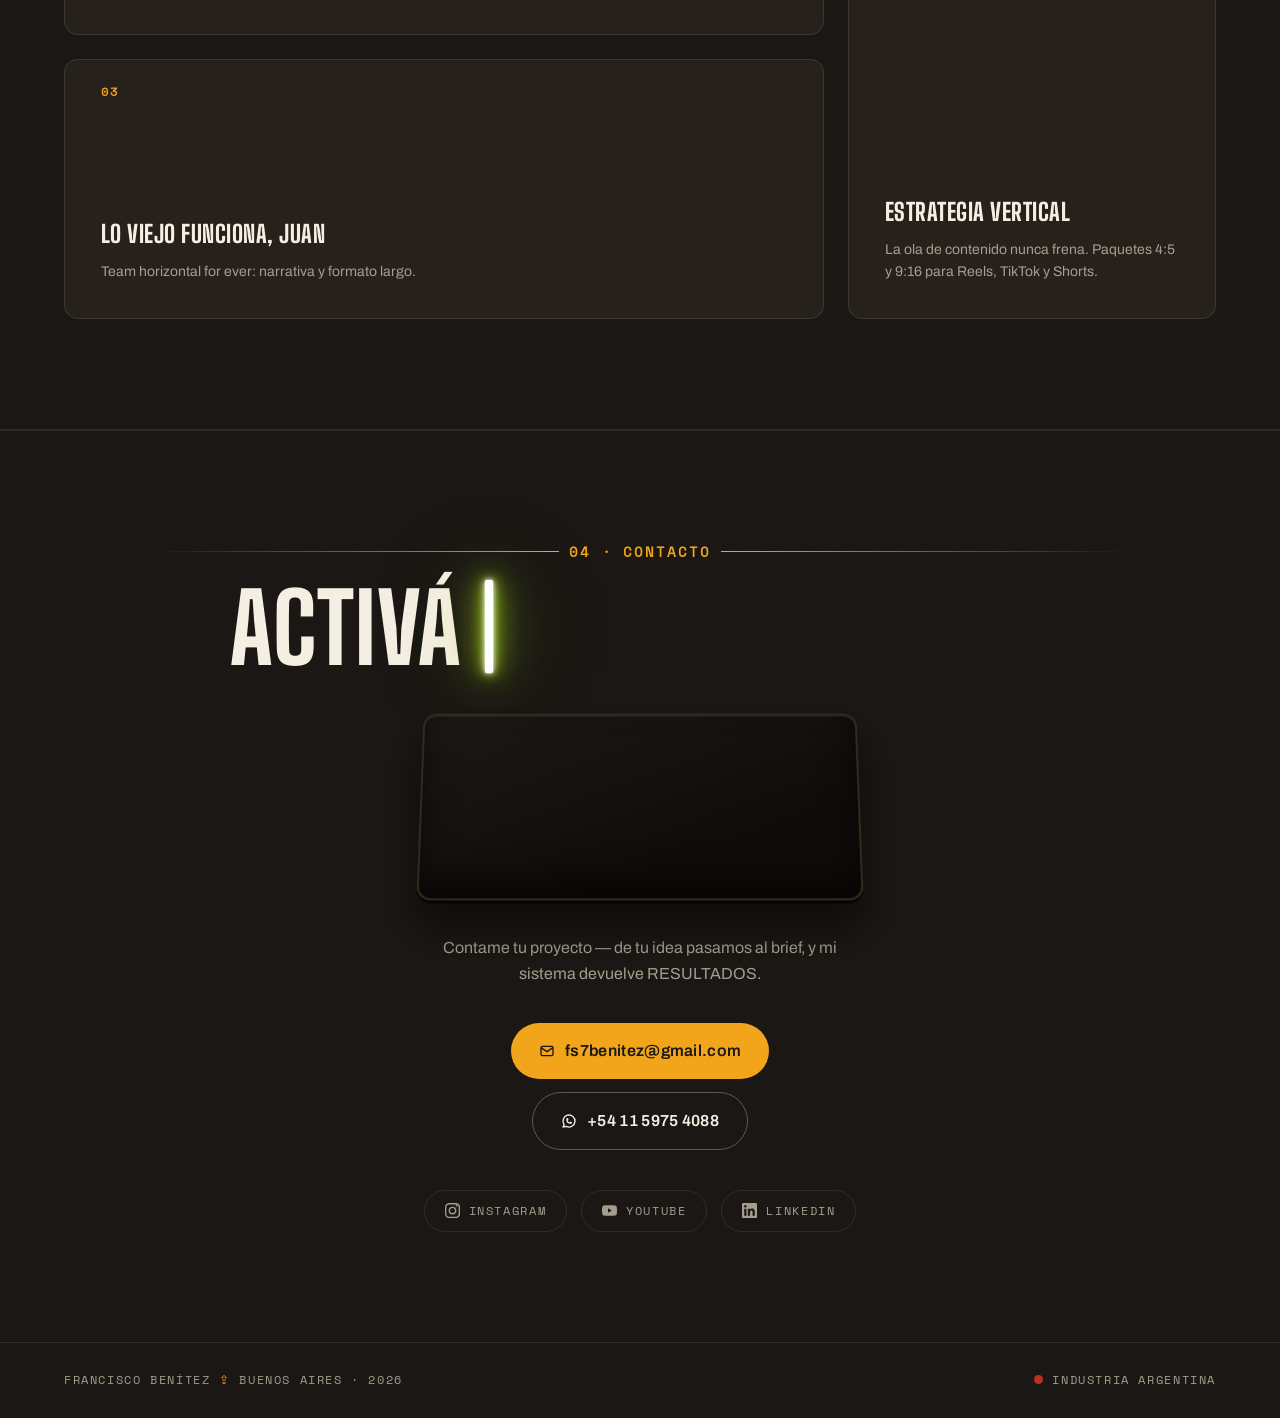
==== commit 031b2c43: "Header: el poster busca foco mientras baja el video, degradado más leve; rueda vertical: sombras sin" ====
--- a/index.html
+++ b/index.html
@@ -105,7 +105,7 @@
        twitter:image del <head> — es la vista previa al compartir el link.
        ═══════════════════════════════════════════════════════════════════════ -->
   <div class="hero-img">
-    <video muted loop playsinline preload="none" poster="assets/hero/reel-poster.jpg" aria-hidden="true" id="heroVid"><source data-src="assets/hero/reel-vertical.mp4" media="(max-width:760px) and (orientation:portrait)" type="video/mp4"><source data-src="assets/hero/reel.mp4" type="video/mp4"></video>
+    <video muted loop playsinline preload="none" poster="assets/hero/reel-poster.jpg" aria-hidden="true" id="heroVid" class="buscando"><source data-src="assets/hero/reel-vertical.mp4" media="(max-width:760px) and (orientation:portrait)" type="video/mp4"><source data-src="assets/hero/reel.mp4" type="video/mp4"></video>
     <!-- <video src="assets/hero/clip.mp4" poster="assets/hero/bloqq-bg.jpg" autoplay muted loop playsinline></video> -->
   </div>
   <div class="cam" aria-hidden="true"><span class="cam-c tl"></span><span class="cam-c tr"></span><span class="cam-c bl"></span><span class="cam-c br"></span></div>
--- a/css/hero.css
+++ b/css/hero.css
@@ -8,8 +8,8 @@
    La máscara afecta también al ::after, o sea que imagen y scrim se van
    juntos. El último tramo es transparente sobre el mismo var(--bg) del body. */
 .hero-img{position:absolute;inset:0;
-  -webkit-mask-image:linear-gradient(180deg,#000 0%,#000 42%,rgba(0,0,0,.85) 58%,rgba(0,0,0,.5) 74%,rgba(0,0,0,.12) 88%,transparent 95%);
-  mask-image:linear-gradient(180deg,#000 0%,#000 42%,rgba(0,0,0,.85) 58%,rgba(0,0,0,.5) 74%,rgba(0,0,0,.12) 88%,transparent 95%)}
+  -webkit-mask-image:linear-gradient(180deg,#000 0%,#000 72%,rgba(0,0,0,.6) 86%,rgba(0,0,0,.15) 95%,transparent 100%);
+  mask-image:linear-gradient(180deg,#000 0%,#000 72%,rgba(0,0,0,.6) 86%,rgba(0,0,0,.15) 95%,transparent 100%)}
 /* el zoom suave en loop lo pone esta regla, no el archivo: sirve igual para
    <img> y para <video>, así que cambiar el medio no toca la animación */
 .hero-img picture{display:contents}   /* <picture> con AVIF/WebP: no agrega caja, el <img> sigue llenando el header */
@@ -17,6 +17,12 @@
   transform:scale(1.05);animation:slowzoom 24s ease-in-out infinite alternate;
   will-change:transform}   /* el zoom corre en el compositor, no repinta la imagen */
 @keyframes slowzoom{from{transform:scale(1.05)}to{transform:scale(1.13)}}
+/* mientras el video baja, el poster «busca foco» como una cámara (no queda un cuadro
+   congelado); al arrancar el video enfoca en .6 s. La clase la saca core.js. */
+.hero-img video{transition:filter .6s var(--e-out)}
+.hero-img video.buscando{animation:slowzoom 24s ease-in-out infinite alternate,foco 2.4s ease-in-out infinite}
+@keyframes foco{0%,100%{filter:blur(10px) brightness(.8)}38%{filter:blur(3px) brightness(.92)}55%{filter:blur(5px) brightness(.88)}}
+@media(prefers-reduced-motion:reduce){.hero-img video.buscando{animation:none;filter:none}}
 /* en celu el encuadre es angosto: se corre hacia el personaje para que la
    ilustración no quede en pura calle vacía */
 @media(max-width:760px){.hero-img img,.hero-img video{object-position:50% 30%}}
@@ -26,9 +32,9 @@
    La banda de abajo es larga (~45%) y ahí ya entran las estrellas, así que
    imagen y fondo se mezclan en vez de cortarse. */
 .hero-img::after{content:"";position:absolute;inset:0;background:
-  linear-gradient(180deg,color-mix(in srgb,var(--bg) 62%,transparent) 0%,color-mix(in srgb,var(--bg) 20%,transparent) 32%,color-mix(in srgb,var(--bg) 34%,transparent) 55%,
-    color-mix(in srgb,var(--bg) 62%,transparent) 72%,color-mix(in srgb,var(--bg) 86%,transparent) 85%,color-mix(in srgb,var(--bg) 97%,transparent) 94%,var(--bg) 100%),
-  linear-gradient(90deg,color-mix(in srgb,var(--bg) 86%,transparent) 0%,color-mix(in srgb,var(--bg) 44%,transparent) 52%,color-mix(in srgb,var(--bg) 16%,transparent) 100%)}
+  linear-gradient(180deg,color-mix(in srgb,var(--bg) 45%,transparent) 0%,color-mix(in srgb,var(--bg) 8%,transparent) 22%,transparent 45%,
+    color-mix(in srgb,var(--bg) 18%,transparent) 75%,color-mix(in srgb,var(--bg) 55%,transparent) 100%),
+  radial-gradient(ellipse 55% 42% at 50% 54%,color-mix(in srgb,var(--bg) 30%,transparent),transparent 100%)}
 .hero-in{position:relative;z-index:2;width:100%;max-width:1200px;margin:0 auto;padding:150px 24px 90px;text-align:center}
 /* subtítulo: frase larga en compu, corta en celu (en CSS, no en JS: así no salta el hero al cargar) */
 .ht-short{display:none}
--- a/css/vertical.css
+++ b/css/vertical.css
@@ -66,7 +66,7 @@
    espejadas. La rueda del mouse NO la mueve: scrollea la página. */
 .wheel-wrap{position:relative}
 .wheel-stage{position:relative;height:min(78vh,640px);perspective:1400px;perspective-origin:50% 50%;
-  overflow:hidden;touch-action:pan-y;cursor:grab;-webkit-tap-highlight-color:transparent}
+  overflow:hidden;overflow:clip visible;   /* recorta solo a los costados: las sombras de los celulares bajan sin cortarse */touch-action:pan-y;cursor:grab;-webkit-tap-highlight-color:transparent}
 .wheel-stage.dragging{cursor:grabbing}
 .wheel-rotor{position:absolute;left:50%;top:50%;width:0;height:0;transform-style:preserve-3d;will-change:transform}
 .wheel-card{position:absolute;left:0;top:0;width:var(--cw,230px);height:var(--ch,409px);aspect-ratio:auto;
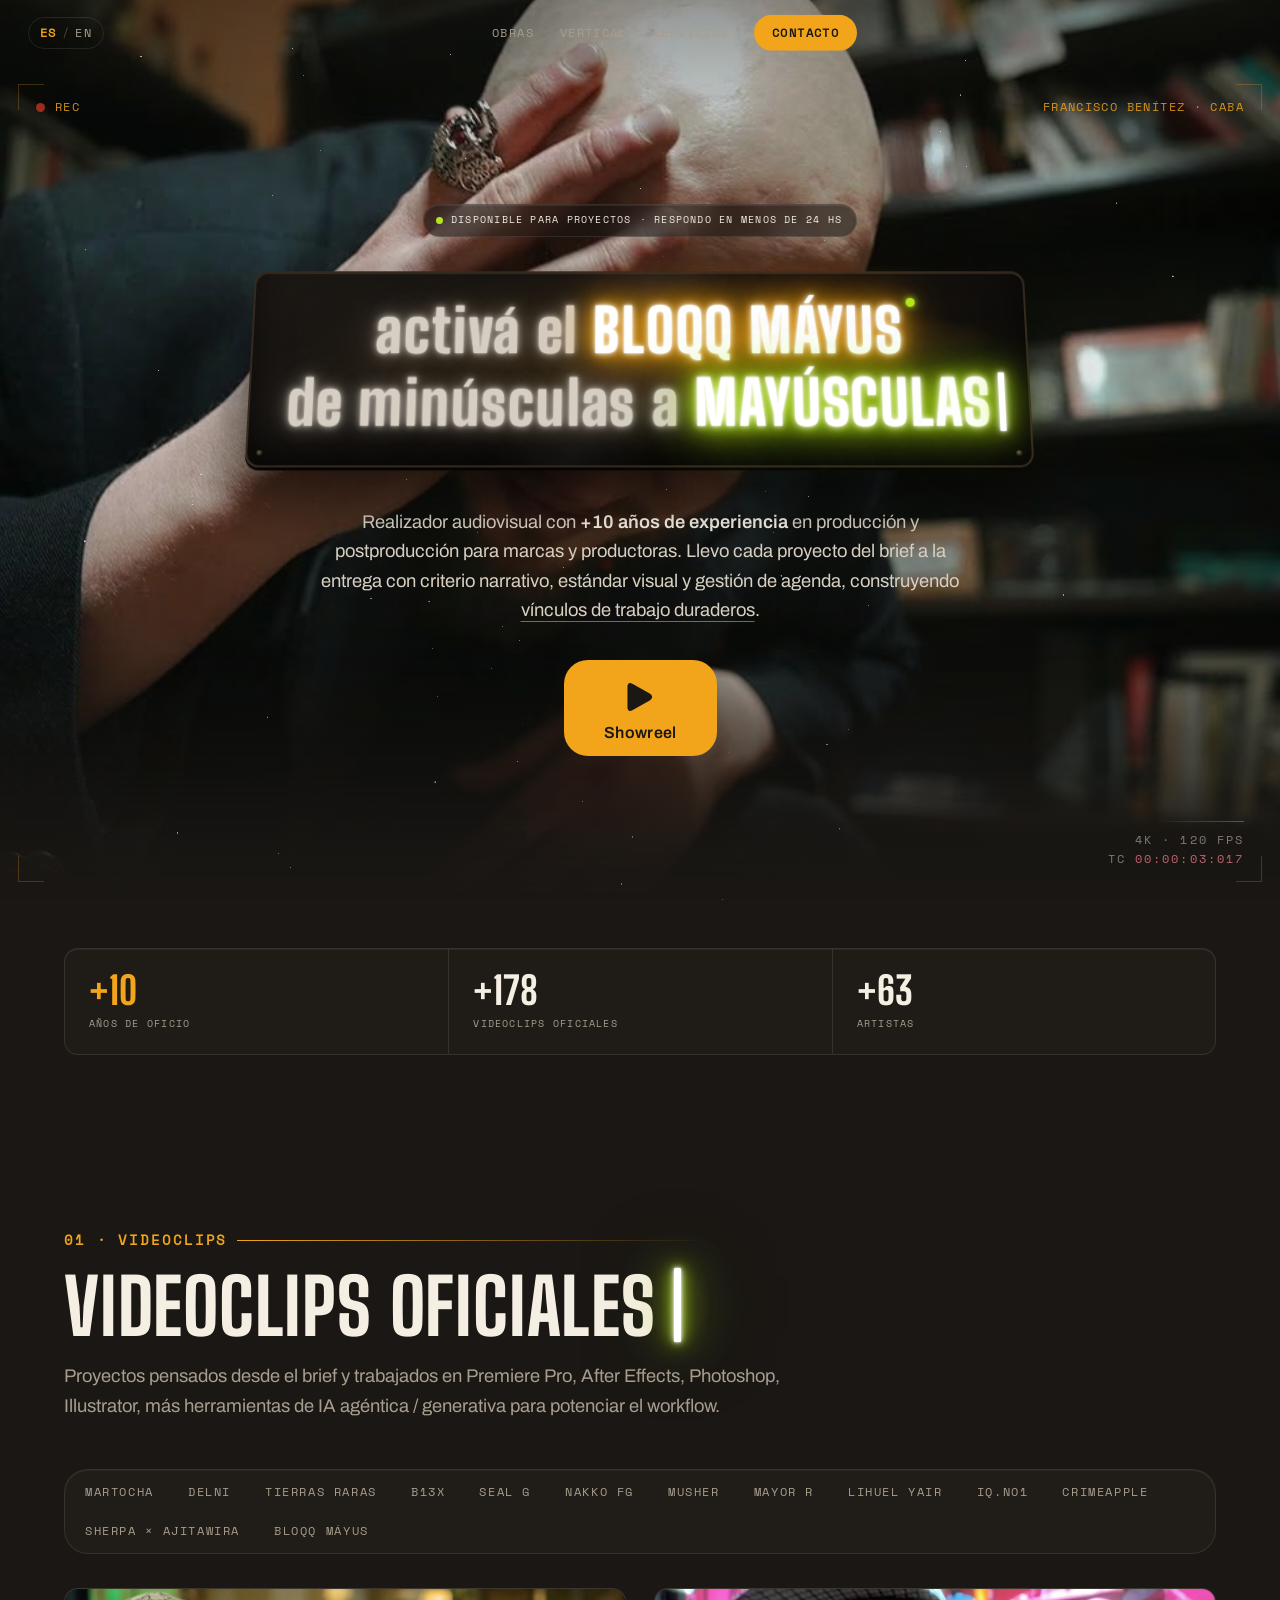
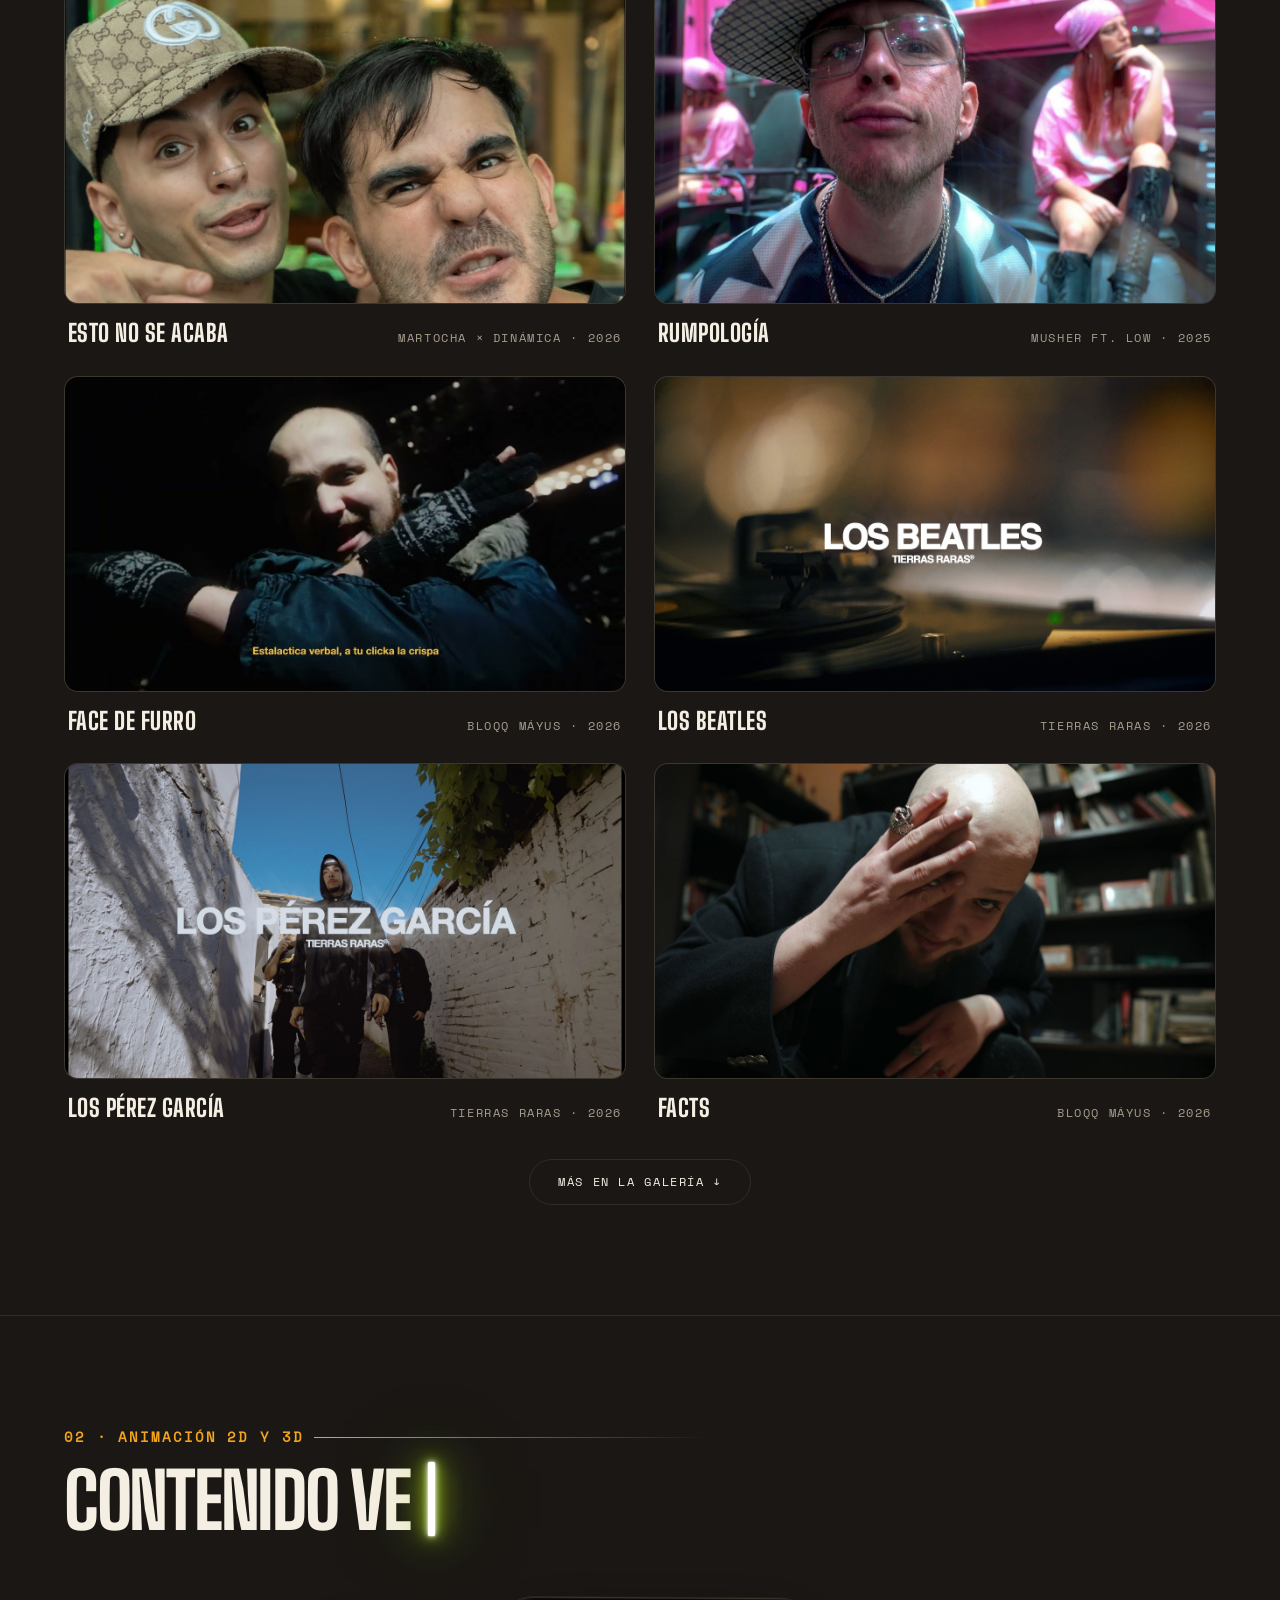
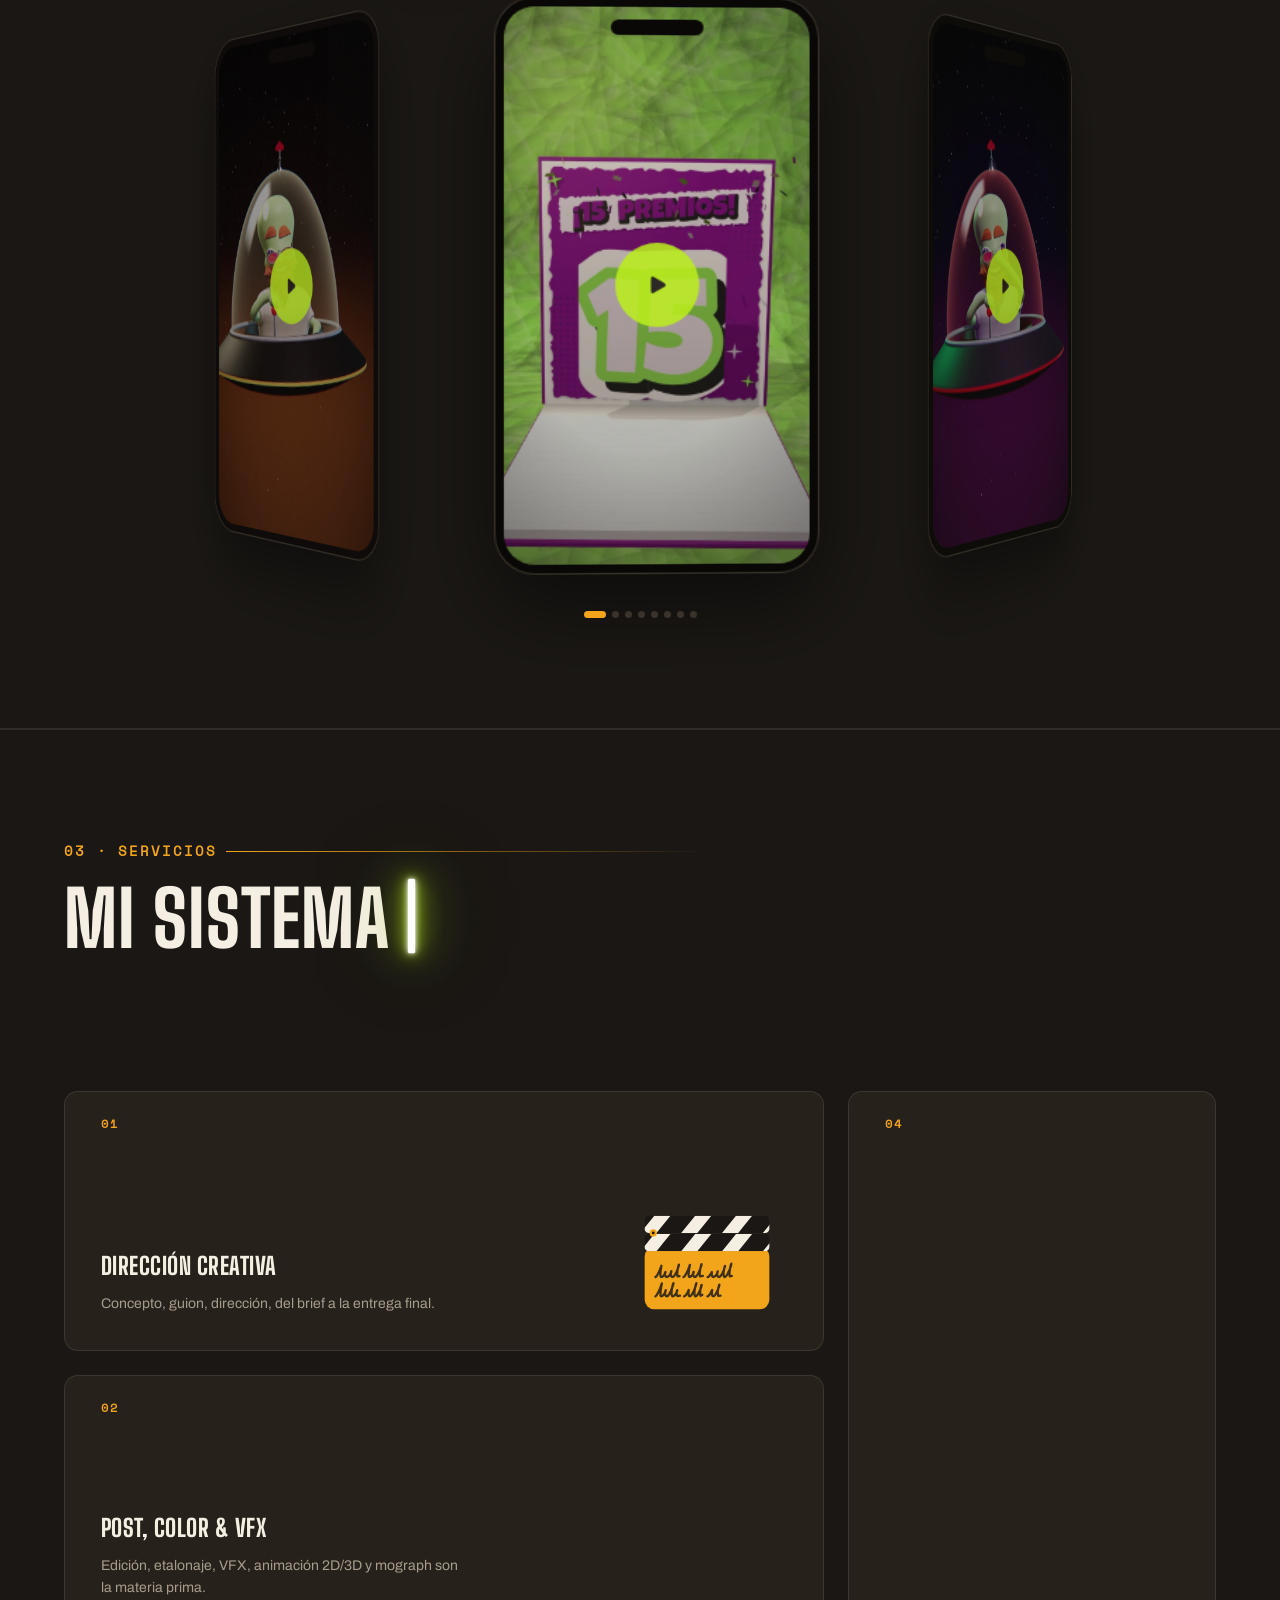
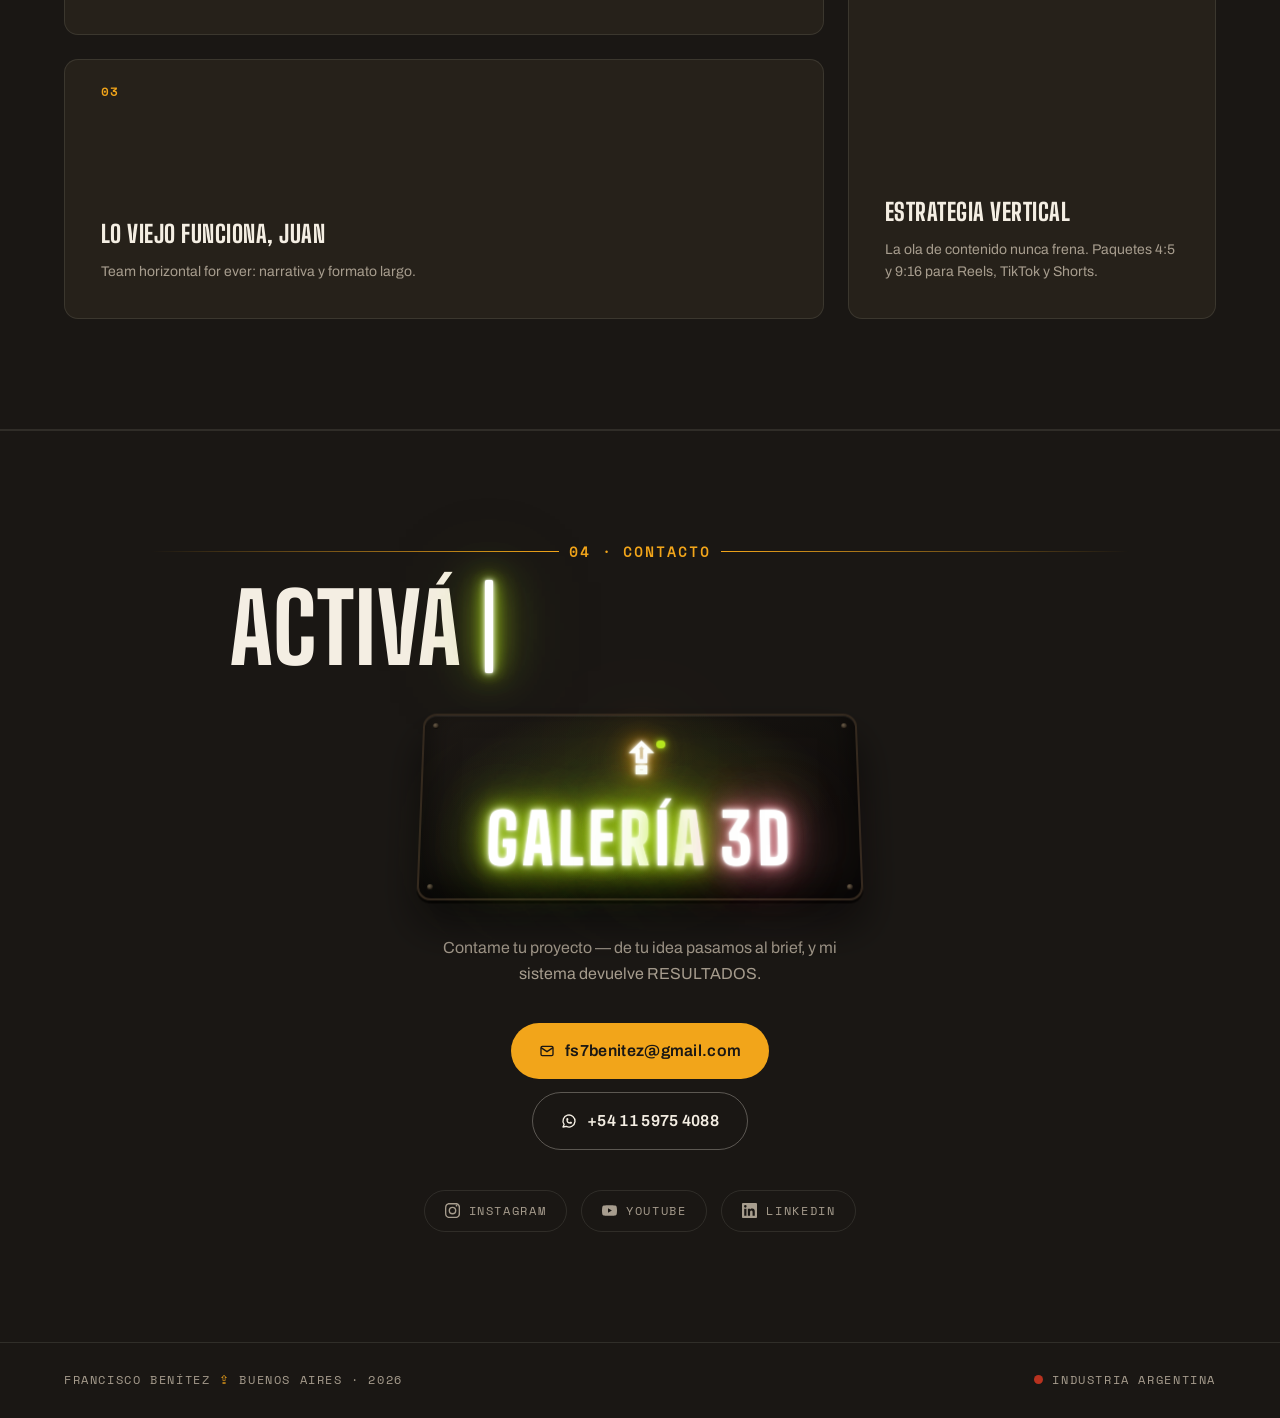
==== commit c11c64b5: "Header: vuelve la foto (sin video) para que la página cargue más rápido Co-Authored-By: Claude Sonne" ====
--- a/index.html
+++ b/index.html
@@ -13,7 +13,7 @@
 <meta property="og:url" content="https://bloqqmayus.github.io/">
 <meta property="og:title" content="Francisco Benítez — BLOQQ MÁYUS · Filmmaker &amp; Contenido Vertical">
 <meta property="og:description" content="Director creativo, rapero y filmmaker: guión, montaje, edición, VFX y motion graphics. De tu idea, al RESULTADO. Buenos Aires, Argentina.">
-<meta property="og:image" content="https://bloqqmayus.github.io/assets/hero/og-reel.jpg">
+<meta property="og:image" content="https://bloqqmayus.github.io/assets/hero/og-anterior.jpg">
 <meta property="og:image:width" content="1200">
 <meta property="og:image:height" content="630">
 <meta property="og:image:alt" content="Cuadro del showreel de Francisco Benítez (BLOQQ MÁYUS)">
@@ -22,7 +22,7 @@
 <meta name="twitter:card" content="summary_large_image">
 <meta name="twitter:title" content="Francisco Benítez — BLOQQ MÁYUS · Filmmaker">
 <meta name="twitter:description" content="Director creativo, rapero y filmmaker: guión, montaje, edición, VFX y motion graphics. De tu idea, al RESULTADO.">
-<meta name="twitter:image" content="https://bloqqmayus.github.io/assets/hero/og-reel.jpg">
+<meta name="twitter:image" content="https://bloqqmayus.github.io/assets/hero/og-anterior.jpg">
 <!-- Datos estructurados para buscadores e IAs (schema.org). Si cambian email, teléfono o redes en
      content/site.js, actualizarlos también acá: Google lee esto sin ejecutar JS. -->
 <script type="application/ld+json">
@@ -105,7 +105,7 @@
        twitter:image del <head> — es la vista previa al compartir el link.
        ═══════════════════════════════════════════════════════════════════════ -->
   <div class="hero-img">
-    <video muted loop playsinline preload="none" poster="assets/hero/reel-poster.jpg" aria-hidden="true" id="heroVid" class="buscando"><source data-src="assets/hero/reel-vertical.mp4" media="(max-width:760px) and (orientation:portrait)" type="video/mp4"><source data-src="assets/hero/reel.mp4" type="video/mp4"></video>
+    <picture><source srcset="assets/hero/anterior.avif" type="image/avif"><source srcset="assets/hero/anterior.webp" type="image/webp"><img src="assets/hero/anterior.jpg" width="1280" height="720" alt="Francisco Benítez mirando a cámara a través de sus dedos" fetchpriority="high" decoding="async"></picture>
     <!-- <video src="assets/hero/clip.mp4" poster="assets/hero/bloqq-bg.jpg" autoplay muted loop playsinline></video> -->
   </div>
   <div class="cam" aria-hidden="true"><span class="cam-c tl"></span><span class="cam-c tr"></span><span class="cam-c bl"></span><span class="cam-c br"></span></div>
--- a/css/hero.css
+++ b/css/hero.css
@@ -13,7 +13,7 @@
 /* el zoom suave en loop lo pone esta regla, no el archivo: sirve igual para
    <img> y para <video>, así que cambiar el medio no toca la animación */
 .hero-img picture{display:contents}   /* <picture> con AVIF/WebP: no agrega caja, el <img> sigue llenando el header */
-.hero-img img,.hero-img video{width:100%;height:100%;object-fit:cover;object-position:50% 40%;
+.hero-img img,.hero-img video{width:100%;height:100%;object-fit:cover;object-position:72% 28%;
   transform:scale(1.05);animation:slowzoom 24s ease-in-out infinite alternate;
   will-change:transform}   /* el zoom corre en el compositor, no repinta la imagen */
 @keyframes slowzoom{from{transform:scale(1.05)}to{transform:scale(1.13)}}
@@ -25,7 +25,7 @@
 @media(prefers-reduced-motion:reduce){.hero-img video.buscando{animation:none;filter:none}}
 /* en celu el encuadre es angosto: se corre hacia el personaje para que la
    ilustración no quede en pura calle vacía */
-@media(max-width:760px){.hero-img img,.hero-img video{object-position:50% 30%}}
+@media(max-width:760px){.hero-img img,.hero-img video{object-position:62% 20%}}
 /* Fundido con el fondo de estrellas: arranca arriba, se abre al medio y
    ABAJO llega al color exacto del sitio (var(--bg)) al 100%, opaco. Antes
    quedaba en .95 y se veía el corte del borde inferior de la imagen.
@@ -158,7 +158,7 @@
   background:linear-gradient(270deg,color-mix(in srgb,var(--acc) 50%,transparent),transparent)}
 .hero-meta b{color:var(--rosa);font-weight:400}
 @media(max-width:640px){
-  .hero-img img,.hero-img video{object-position:50% 30%}
+  .hero-img img,.hero-img video{object-position:62% 20%}
   .hero-in{padding:132px 20px 84px}
   .cam{left:12px;right:12px;top:74px;bottom:12px}
   .cam-c{width:18px;height:18px}
